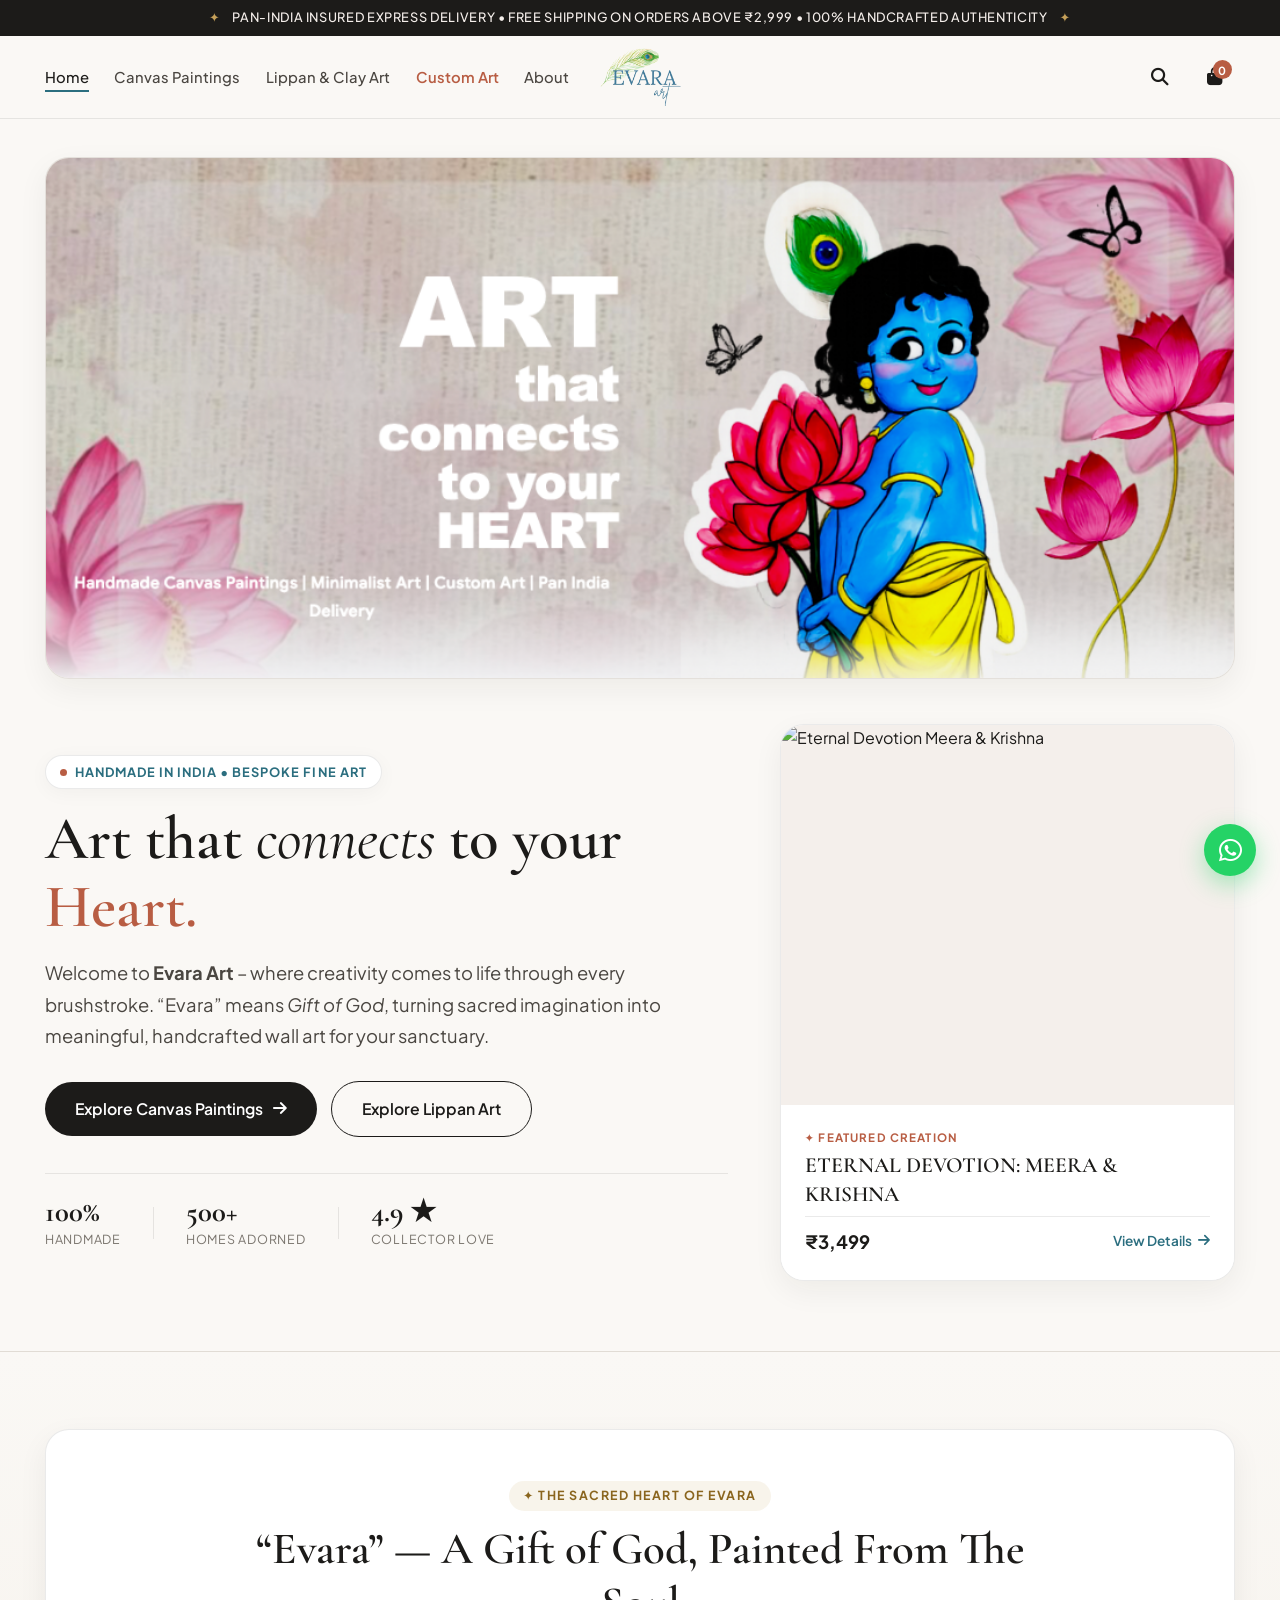
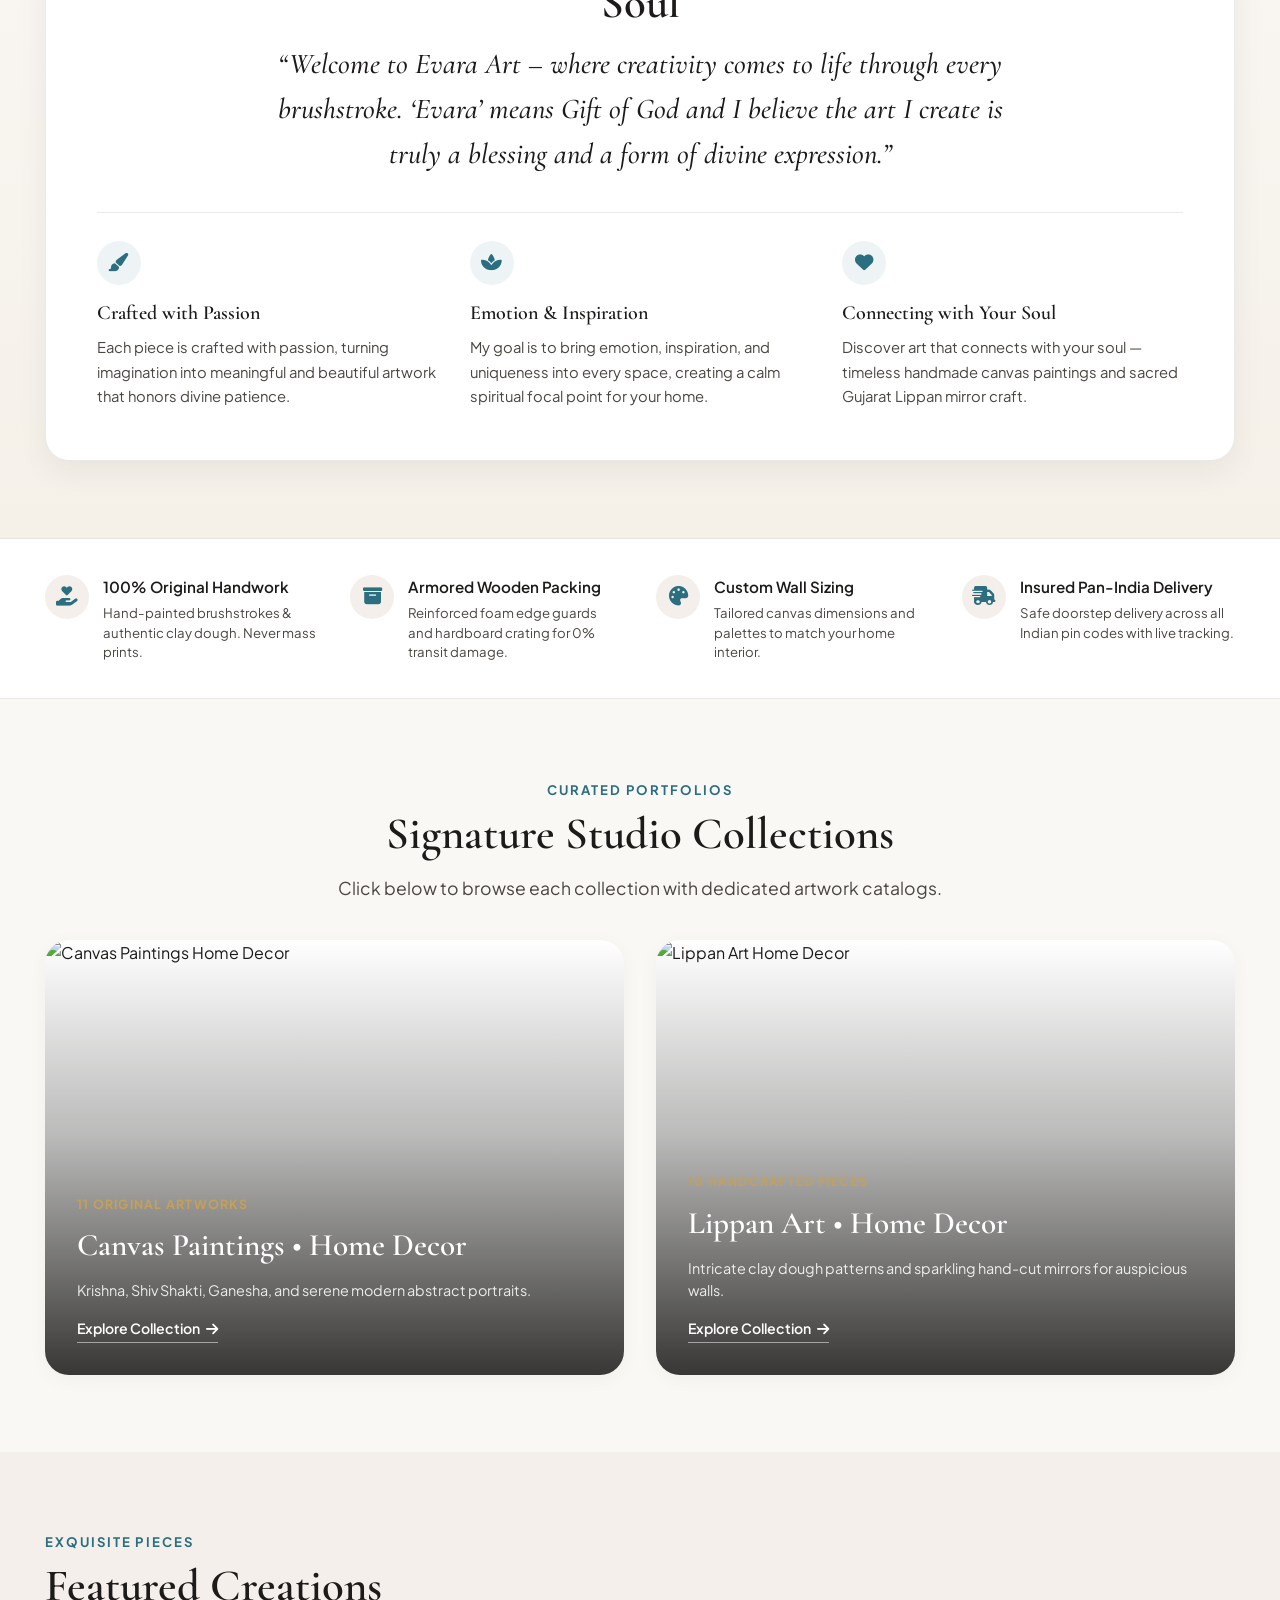
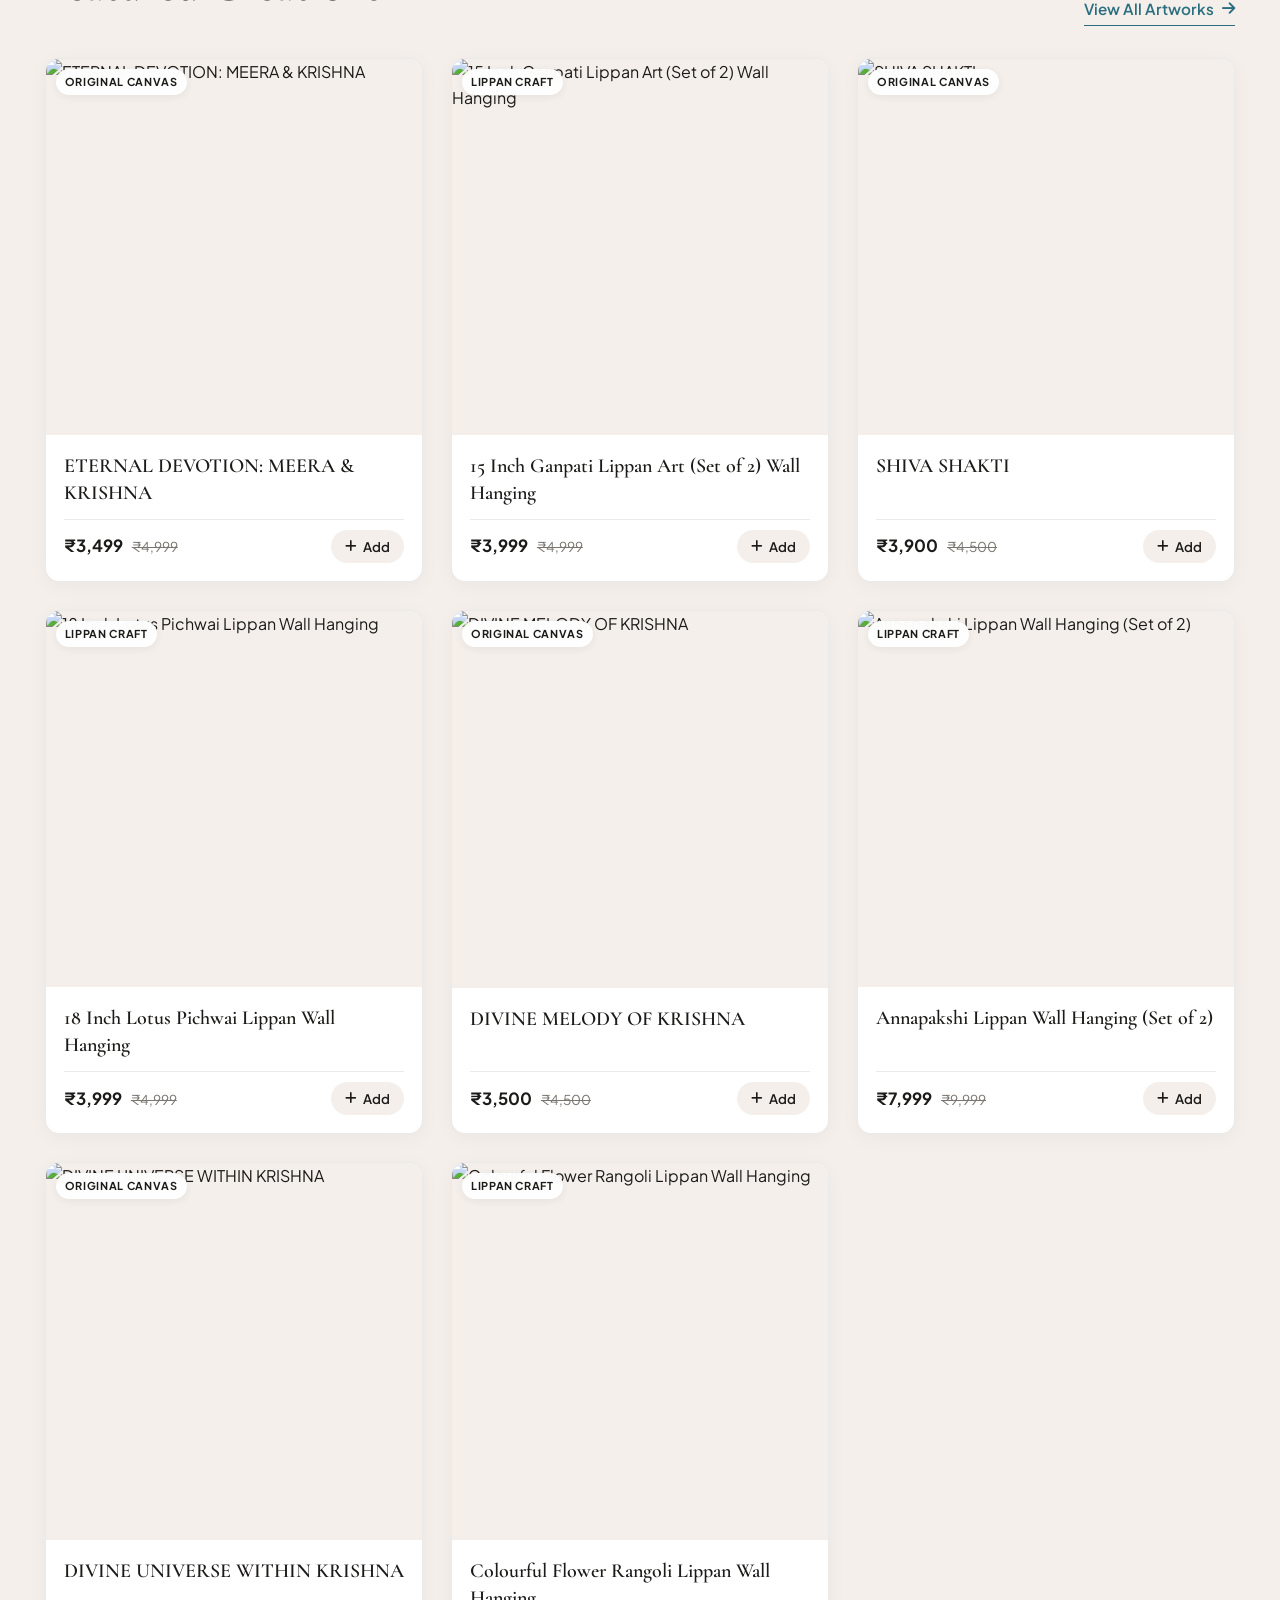
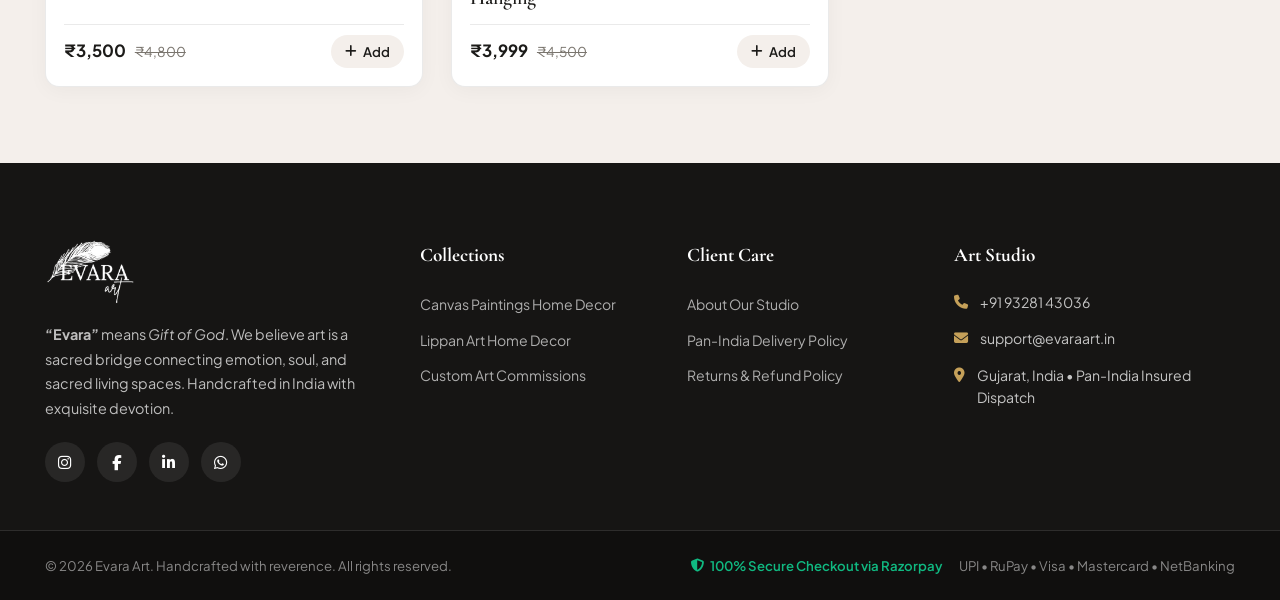
==== index.html @ ef5881bd "Initial commit: Evara Art live website, assets, and responsive WordPress theme v1.2.0" ====
<!DOCTYPE html>
<html lang="en">
<head>
	<meta charset="UTF-8">
	<meta name="viewport" content="width=device-width, initial-scale=1.0">
	<title>Evara Art | Handmade Canvas Paintings & Lippan Art Home Decor</title>
	
	<!-- Google Fonts -->
	<link rel="preconnect" href="https://fonts.googleapis.com">
	<link rel="preconnect" href="https://fonts.gstatic.com" crossorigin>
	<link href="https://fonts.googleapis.com/css2?family=Cormorant+Garamond:ital,wght@0,400;0,500;0,600;0,700;1,400&family=Plus+Jakarta+Sans:wght@300;400;500;600;700&display=swap" rel="stylesheet">
	
	<!-- FontAwesome Icons -->
	<link rel="stylesheet" href="https://cdnjs.cloudflare.com/ajax/libs/font-awesome/6.5.1/css/all.min.css">
	
	<!-- Core Theme Stylesheets -->
	

	



<style>

/* STRICT VIEW ISOLATION FOR SPA PREVIEW */
.view-page {
    display: none !important;
}
.view-page.active-view {
    display: block !important;
    animation: fadeIn 0.35s ease-out;
}

/* ==========================================================================
   Evara Art - Main Design System & Layout (Full-Width, Fluid & Responsive)
   Warm Editorial & Minimalist Art Gallery Theme
   ========================================================================== */

:root {
	/* Palette */
	--evara-bg: #FAF8F5;
	--evara-surface: #FFFFFF;
	--evara-surface-muted: #F4EFEB;
	--evara-sand: #EAE4DA;
	--evara-text-primary: #1C1B19;
	--evara-text-secondary: #4A4641;
	--evara-text-muted: #7A756E;
	--evara-terracotta: #B85D43;
	--evara-terracotta-dark: #964730;
	--evara-terracotta-light: rgba(184, 93, 67, 0.08);
	--evara-peacock: #2B6E7F;
	--evara-peacock-light: rgba(43, 110, 127, 0.08);
	--evara-gold: #C5A059;
	--evara-gold-light: rgba(197, 160, 89, 0.12);
	--evara-border: rgba(28, 27, 25, 0.09);
	--evara-border-focus: rgba(184, 93, 67, 0.4);
	
	/* Typography */
	--font-serif: 'Cormorant Garamond', Garamond, Georgia, serif;
	--font-sans: 'Plus Jakarta Sans', system-ui, -apple-system, BlinkMacSystemFont, 'Segoe UI', Roboto, sans-serif;
	
	/* Layout & Spacing (Expansive Full-Width) */
	--max-width: 1600px;
	--radius-xs: 4px;
	--radius-sm: 8px;
	--radius-md: 14px;
	--radius-lg: 24px;
	--radius-full: 9999px;
	
	/* Shadows */
	--shadow-subtle: 0 4px 20px rgba(28, 27, 25, 0.04);
	--shadow-card: 0 10px 30px rgba(28, 27, 25, 0.06);
	--shadow-floating: 0 20px 50px rgba(28, 27, 25, 0.12);
	
	/* Transitions */
	--transition-smooth: cubic-bezier(0.16, 1, 0.3, 1);
}

/* Base Reset */
*, *::before, *::after {
	box-sizing: border-box;
	margin: 0;
	padding: 0;
}

html {
	font-size: 16px;
	scroll-behavior: smooth;
	-webkit-font-smoothing: antialiased;
	-moz-osx-font-smoothing: grayscale;
}

body {
	font-family: var(--font-sans);
	background-color: var(--evara-bg);
	color: var(--evara-text-primary);
	line-height: 1.6;
	overflow-x: hidden;
	width: 100%;
}

img {
	max-width: 100%;
	height: auto;
	display: block;
}

a {
	color: inherit;
	text-decoration: none;
	transition: color 0.25s ease;
}

ul {
	list-style: none;
}

button, input, select, textarea {
	font-family: inherit;
	outline: none;
	border: none;
	background: none;
}

/* Expansive Full-Width Container */
.evara-container {
	width: 100%;
	max-width: var(--max-width);
	margin-left: auto;
	margin-right: auto;
	padding-left: clamp(16px, 3.5vw, 48px);
	padding-right: clamp(16px, 3.5vw, 48px);
}

/* Typography Helpers */
.italic-serif {
	font-family: var(--font-serif);
	font-style: italic;
	font-weight: 400;
}

.highlight-text {
	color: var(--evara-terracotta);
}

.sub-heading {
	display: inline-block;
	font-size: clamp(0.72rem, 1.8vw, 0.82rem);
	text-transform: uppercase;
	letter-spacing: 0.15em;
	font-weight: 700;
	color: var(--evara-peacock);
	margin-bottom: 8px;
}

.main-heading {
	font-family: var(--font-serif);
	font-size: clamp(1.85rem, 3.5vw, 3rem);
	font-weight: 600;
	line-height: 1.2;
	color: var(--evara-text-primary);
	margin-bottom: 12px;
}

.section-desc {
	font-size: clamp(0.95rem, 1.8vw, 1.1rem);
	color: var(--evara-text-secondary);
	max-width: 760px;
	margin: 0 auto;
	line-height: 1.7;
}

.text-center {
	text-align: center;
}

/* Button Primitives */
.evara-btn {
	display: inline-flex;
	align-items: center;
	justify-content: center;
	gap: 10px;
	padding: 12px 24px;
	border-radius: var(--radius-full);
	font-size: 0.925rem;
	font-weight: 600;
	cursor: pointer;
	min-height: 46px;
	transition: all 0.3s var(--transition-smooth);
	white-space: nowrap;
}

.btn-primary {
	background-color: var(--evara-text-primary);
	color: #FFFFFF;
}

.btn-primary:hover {
	background-color: var(--evara-terracotta);
	transform: translateY(-2px);
	box-shadow: 0 8px 20px rgba(184, 93, 67, 0.25);
}

.btn-outline {
	border: 1.5px solid var(--evara-text-primary);
	color: var(--evara-text-primary);
}

.btn-outline:hover {
	background-color: var(--evara-text-primary);
	color: #FFFFFF;
	transform: translateY(-2px);
}

.btn-lg {
	padding: 14px 30px;
	font-size: 0.985rem;
	min-height: 50px;
}

.btn-whatsapp {
	background-color: #25D366;
	color: #FFFFFF;
}

.btn-whatsapp:hover {
	background-color: #20BA5A;
}

.btn-whatsapp-lg {
	background-color: #25D366;
	color: #FFFFFF;
	padding: 14px 28px;
	border-radius: var(--radius-full);
	font-weight: 600;
	box-shadow: 0 4px 15px rgba(37, 211, 102, 0.3);
}

.btn-whatsapp-lg:hover {
	background-color: #1EB855;
	transform: translateY(-2px);
}

/* ==========================================================================
   Header: Full-Width & Centered Logo Across All Devices
   ========================================================================== */

.evara-announcement-bar {
	background-color: var(--evara-text-primary);
	color: #F5EFEB;
	font-size: clamp(0.7rem, 1.5vw, 0.8rem);
	padding: 9px 0;
	letter-spacing: 0.05em;
	text-transform: uppercase;
	font-weight: 500;
}

.announcement-content {
	display: flex;
	align-items: center;
	justify-content: center;
	gap: 12px;
	text-align: center;
	line-height: 1.4;
}

.announcement-sparkle {
	color: var(--evara-gold);
}

.announcement-text-desktop {
	display: inline-block;
}

.announcement-text-mobile {
	display: none;
}

.evara-header {
	position: sticky;
	top: 0;
	z-index: 1000;
	background-color: rgba(250, 248, 245, 0.96);
	backdrop-filter: blur(16px);
	-webkit-backdrop-filter: blur(16px);
	border-bottom: 1px solid var(--evara-border);
	transition: all 0.3s ease;
	width: 100%;
}

.evara-header.is-scrolled {
	box-shadow: 0 8px 24px rgba(0, 0, 0, 0.05);
	background-color: rgba(255, 255, 255, 0.98);
}

.header-inner {
	display: flex;
	align-items: center;
	justify-content: space-between;
	height: 82px;
	position: relative;
	width: 100%;
}

/* Left: Desktop Nav or Mobile Hamburger */
.header-left {
	display: flex;
	align-items: center;
	flex: 1;
	justify-content: flex-start;
	z-index: 2;
}

.evara-mobile-toggle {
	display: none;
	flex-direction: column;
	gap: 5px;
	cursor: pointer;
	padding: 10px;
	border-radius: var(--radius-sm);
	margin-left: -6px;
}

.evara-mobile-toggle:hover {
	background-color: var(--evara-surface-muted);
}

.toggle-line {
	width: 22px;
	height: 2px;
	background-color: var(--evara-text-primary);
	transition: transform 0.3s ease;
}

.evara-desktop-nav .nav-links {
	display: flex;
	align-items: center;
	gap: clamp(16px, 2vw, 32px);
}

.evara-desktop-nav .nav-links a {
	font-size: 0.925rem;
	font-weight: 500;
	color: var(--evara-text-secondary);
	position: relative;
	padding: 6px 0;
	white-space: nowrap;
}

.evara-desktop-nav .nav-links a:hover,
.evara-desktop-nav .nav-links a.active {
	color: var(--evara-text-primary);
}

.evara-desktop-nav .nav-links a::after {
	content: '';
	position: absolute;
	bottom: 0;
	left: 0;
	width: 0%;
	height: 2px;
	background-color: var(--evara-peacock);
	transition: width 0.3s var(--transition-smooth);
}

.evara-desktop-nav .nav-links a:hover::after,
.evara-desktop-nav .nav-links a.active::after {
	width: 100%;
}

.nav-highlight {
	color: var(--evara-terracotta) !important;
	font-weight: 600 !important;
}

/* Dead-Center Brand Logo (Desktop + Mobile) */
.evara-brand {
	position: absolute;
	left: 50%;
	top: 50%;
	transform: translate(-50%, -50%);
	display: flex;
	align-items: center;
	justify-content: center;
	z-index: 10;
	pointer-events: auto;
}

.brand-link {
	display: flex;
	align-items: center;
	justify-content: center;
}

.brand-logo-img {
	height: clamp(44px, 5.5vw, 60px);
	width: auto;
	object-fit: contain;
	transition: transform 0.25s ease;
}

.brand-link:hover .brand-logo-img {
	transform: scale(1.03);
}

/* Right: Actions */
.evara-header-actions {
	display: flex;
	align-items: center;
	flex: 1;
	justify-content: flex-end;
	gap: 12px;
	z-index: 2;
}

.action-btn {
	width: 42px;
	height: 42px;
	border-radius: var(--radius-full);
	display: flex;
	align-items: center;
	justify-content: center;
	font-size: 1.1rem;
	color: var(--evara-text-primary);
	cursor: pointer;
	transition: background-color 0.2s ease, transform 0.2s ease;
}

.action-btn:hover {
	background-color: var(--evara-surface-muted);
	transform: scale(1.05);
}

.cart-icon-wrap {
	position: relative;
	display: flex;
	align-items: center;
	justify-content: center;
}

.cart-count-badge {
	position: absolute;
	top: -8px;
	right: -10px;
	background-color: var(--evara-terracotta);
	color: #FFFFFF;
	font-size: 0.7rem;
	font-weight: 700;
	min-width: 19px;
	height: 19px;
	border-radius: var(--radius-full);
	display: flex;
	align-items: center;
	justify-content: center;
	padding: 0 4px;
}

/* ==========================================================================
   Hero Section: Full-Width & High-Impact
   ========================================================================== */

.evara-hero-section {
	position: relative;
	padding: clamp(20px, 3vw, 44px) 0 clamp(36px, 6vw, 70px);
	overflow: hidden;
	width: 100%;
}

.hero-banner-card {
	position: relative;
	width: 100%;
	border-radius: var(--radius-lg);
	overflow: hidden;
	background-color: #F8F4EE;
	box-shadow: var(--shadow-card);
	border: 1px solid var(--evara-border);
}

.hero-banner-img {
	width: 100%;
	height: auto;
	display: block;
	object-fit: cover;
	max-height: 540px;
}

.hero-editorial-wrap {
	display: grid;
	grid-template-columns: 1.2fr 0.8fr;
	gap: clamp(24px, 4vw, 54px);
	align-items: center;
	margin-top: clamp(24px, 3.5vw, 48px);
}

.hero-badge {
	display: inline-flex;
	align-items: center;
	gap: 8px;
	background-color: #FFFFFF;
	border: 1px solid var(--evara-border);
	padding: 6px 14px;
	border-radius: var(--radius-full);
	font-size: clamp(0.72rem, 1.5vw, 0.8rem);
	font-weight: 700;
	text-transform: uppercase;
	letter-spacing: 0.08em;
	color: var(--evara-peacock);
	margin-bottom: 16px;
	box-shadow: var(--shadow-subtle);
}

.badge-dot {
	width: 7px;
	height: 7px;
	border-radius: 50%;
	background-color: var(--evara-terracotta);
}

.hero-title {
	font-family: var(--font-serif);
	font-size: clamp(2.2rem, 4.8vw, 3.8rem);
	line-height: 1.12;
	font-weight: 600;
	color: var(--evara-text-primary);
	margin-bottom: 16px;
}

.hero-subtitle {
	font-size: clamp(1rem, 1.8vw, 1.15rem);
	color: var(--evara-text-secondary);
	line-height: 1.7;
	max-width: 620px;
	margin-bottom: 30px;
}

.hero-cta-group {
	display: flex;
	align-items: center;
	gap: 14px;
	flex-wrap: wrap;
	margin-bottom: 36px;
}

.hero-stats-row {
	display: flex;
	align-items: center;
	gap: clamp(16px, 3vw, 32px);
	padding-top: 22px;
	border-top: 1px solid var(--evara-border);
	flex-wrap: wrap;
}

.stat-item {
	display: flex;
	flex-direction: column;
}

.stat-number {
	font-family: var(--font-serif);
	font-size: clamp(1.4rem, 2.5vw, 1.8rem);
	font-weight: 700;
	color: var(--evara-text-primary);
	line-height: 1.1;
}

.stat-label {
	font-size: 0.78rem;
	color: var(--evara-text-muted);
	text-transform: uppercase;
	letter-spacing: 0.06em;
	margin-top: 3px;
}

.stat-divider {
	width: 1px;
	height: 32px;
	background-color: var(--evara-border);
}

.hero-art-showcase-card {
	background: #FFFFFF;
	border-radius: var(--radius-lg);
	overflow: hidden;
	box-shadow: var(--shadow-card);
	border: 1px solid var(--evara-border);
	transition: transform 0.4s var(--transition-smooth), box-shadow 0.4s var(--transition-smooth);
	cursor: pointer;
}

.showcase-card-link {
	display: block;
	color: inherit;
	text-decoration: none;
}

.hero-art-showcase-card:hover {
	transform: translateY(-5px);
	box-shadow: var(--shadow-floating);
}

.showcase-thumb-wrap {
	position: relative;
	width: 100%;
	height: clamp(260px, 32vw, 380px);
	overflow: hidden;
	background-color: var(--evara-surface-muted);
}

.showcase-thumb-img {
	width: 100%;
	height: 100%;
	object-fit: cover;
	transition: transform 0.6s var(--transition-smooth);
}

.hero-art-showcase-card:hover .showcase-thumb-img {
	transform: scale(1.05);
}

.showcase-info-box {
	padding: clamp(16px, 2.5vw, 24px);
	background: #FFFFFF;
}

.showcase-tag {
	font-size: 0.72rem;
	font-weight: 700;
	text-transform: uppercase;
	letter-spacing: 0.1em;
	color: var(--evara-terracotta);
	display: block;
	margin-bottom: 4px;
}

.showcase-title {
	font-family: var(--font-serif);
	font-size: clamp(1.15rem, 1.8vw, 1.35rem);
	font-weight: 600;
	color: var(--evara-text-primary);
	line-height: 1.3;
	margin-bottom: 8px;
}

.showcase-price-row {
	display: flex;
	align-items: center;
	justify-content: space-between;
	padding-top: 10px;
	border-top: 1px solid var(--evara-border);
}

.showcase-price {
	font-weight: 700;
	font-size: 1.15rem;
	color: var(--evara-text-primary);
}

.showcase-cta {
	display: inline-flex;
	align-items: center;
	gap: 6px;
	font-size: 0.85rem;
	font-weight: 600;
	color: var(--evara-peacock);
}

/* ==========================================================================
   Artist Divine Philosophy Section
   ========================================================================== */

.evara-philosophy-section {
	padding: clamp(40px, 6vw, 80px) 0;
	background: linear-gradient(180deg, var(--evara-bg) 0%, #F5F0E8 100%);
	border-top: 1px solid var(--evara-border);
	border-bottom: 1px solid var(--evara-border);
	width: 100%;
}

.philosophy-card {
	background: #FFFFFF;
	border-radius: var(--radius-lg);
	padding: clamp(24px, 4vw, 54px);
	box-shadow: var(--shadow-card);
	border: 1px solid var(--evara-border);
	position: relative;
	overflow: hidden;
}

.philosophy-decor-feather {
	position: absolute;
	top: -20px;
	right: -20px;
	width: 180px;
	opacity: 0.08;
	pointer-events: none;
}

.philosophy-header {
	text-align: center;
	max-width: 780px;
	margin: 0 auto clamp(20px, 3.5vw, 36px);
}

.philosophy-badge {
	display: inline-flex;
	align-items: center;
	gap: 8px;
	background-color: var(--evara-gold-light);
	color: #8A651E;
	padding: 5px 14px;
	border-radius: var(--radius-full);
	font-size: 0.78rem;
	font-weight: 700;
	text-transform: uppercase;
	letter-spacing: 0.12em;
	margin-bottom: 12px;
}

.philosophy-quote-lead {
	font-family: var(--font-serif);
	font-size: clamp(1.2rem, 2.3vw, 1.8rem);
	line-height: 1.55;
	font-weight: 500;
	color: var(--evara-text-primary);
	font-style: italic;
	margin-bottom: 20px;
}

.philosophy-grid {
	display: grid;
	grid-template-columns: repeat(3, 1fr);
	gap: clamp(18px, 2.8vw, 32px);
	margin-top: 28px;
	padding-top: 28px;
	border-top: 1px solid var(--evara-border);
}

.philosophy-col {
	display: flex;
	flex-direction: column;
	gap: 6px;
}

.col-icon {
	width: 44px;
	height: 44px;
	border-radius: 50%;
	background-color: var(--evara-peacock-light);
	color: var(--evara-peacock);
	display: flex;
	align-items: center;
	justify-content: center;
	font-size: 1.15rem;
	margin-bottom: 6px;
}

.col-title {
	font-family: var(--font-serif);
	font-size: 1.25rem;
	font-weight: 600;
	color: var(--evara-text-primary);
}

.philosophy-desc {
	font-size: 0.925rem;
	color: var(--evara-text-secondary) !important;
	line-height: 1.65;
	display: block !important;
}

/* ==========================================================================
   Trust Strip
   ========================================================================== */

.evara-trust-strip {
	background-color: #FFFFFF;
	border-bottom: 1px solid var(--evara-border);
	padding: clamp(20px, 3.5vw, 36px) 0;
	width: 100%;
}

.trust-grid {
	display: grid;
	grid-template-columns: repeat(4, 1fr);
	gap: clamp(16px, 2.5vw, 32px);
}

.trust-item {
	display: flex;
	align-items: flex-start;
	gap: 14px;
}

.trust-icon {
	width: 44px;
	height: 44px;
	border-radius: var(--radius-full);
	background-color: var(--evara-surface-muted);
	color: var(--evara-peacock);
	display: flex;
	align-items: center;
	justify-content: center;
	font-size: 1.2rem;
	flex-shrink: 0;
}

.trust-text h4 {
	font-size: 0.95rem;
	font-weight: 600;
	color: var(--evara-text-primary);
	margin-bottom: 4px;
}

.trust-text p {
	font-size: 0.825rem;
	color: var(--evara-text-secondary);
	line-height: 1.5;
}

/* ==========================================================================
   Curated Collections Grid
   ========================================================================== */

.evara-collections-section {
	padding: clamp(40px, 6vw, 80px) 0;
	width: 100%;
}

.collections-grid {
	display: grid;
	grid-template-columns: 1fr 1fr;
	gap: clamp(18px, 2.5vw, 32px);
	margin-top: 36px;
}

.collection-card {
	position: relative;
	border-radius: var(--radius-lg);
	overflow: hidden;
	background-color: #FFFFFF;
	box-shadow: var(--shadow-subtle);
	height: clamp(320px, 34vw, 440px);
}

.collection-link {
	display: block;
	width: 100%;
	height: 100%;
	position: relative;
}

.collection-img-wrap {
	width: 100%;
	height: 100%;
	position: relative;
}

.collection-img-wrap img {
	width: 100%;
	height: 100%;
	object-fit: cover;
	transition: transform 0.8s var(--transition-smooth);
}

.collection-card:hover .collection-img-wrap img {
	transform: scale(1.06);
}

.collection-overlay {
	position: absolute;
	inset: 0;
	background: linear-gradient(to top, rgba(28, 27, 25, 0.88) 0%, rgba(28, 27, 25, 0.3) 55%, transparent 100%);
}

.collection-info {
	position: absolute;
	bottom: 0;
	left: 0;
	right: 0;
	padding: clamp(20px, 3vw, 32px);
	color: #FFFFFF;
	z-index: 2;
}

.col-count {
	font-size: 0.78rem;
	text-transform: uppercase;
	letter-spacing: 0.1em;
	color: var(--evara-gold);
	font-weight: 700;
}

.collection-card .col-title {
	font-family: var(--font-serif);
	font-size: clamp(1.4rem, 2.5vw, 1.95rem);
	font-weight: 600;
	margin: 6px 0 8px;
	color: #FFFFFF;
}

.collection-card .col-desc {
	font-size: 0.9rem;
	color: rgba(255, 255, 255, 0.88);
	line-height: 1.55;
	margin-bottom: 14px;
	display: -webkit-box;
	-webkit-line-clamp: 2;
	-webkit-box-orient: vertical;
	overflow: hidden;
}

.col-action {
	display: inline-flex;
	align-items: center;
	gap: 6px;
	font-size: 0.88rem;
	font-weight: 600;
	color: #FFFFFF;
	border-bottom: 1.5px solid rgba(255, 255, 255, 0.5);
	padding-bottom: 2px;
	transition: gap 0.25s ease;
}

.collection-card:hover .col-action {
	gap: 12px;
	border-color: #FFFFFF;
}

/* ==========================================================================
   Full-Width Artworks Grid (Responsive for all display widths)
   ========================================================================== */

.evara-artworks-section {
	padding: clamp(40px, 6vw, 80px) 0;
	background-color: var(--evara-surface-muted);
	width: 100%;
}

.artworks-header-flex {
	display: flex;
	align-items: flex-end;
	justify-content: space-between;
	margin-bottom: 32px;
	gap: 16px;
	flex-wrap: wrap;
}

.view-all-link {
	display: inline-flex;
	align-items: center;
	gap: 8px;
	font-size: 0.95rem;
	font-weight: 600;
	color: var(--evara-peacock);
	border-bottom: 1.5px solid var(--evara-peacock);
	padding-bottom: 4px;
	transition: gap 0.25s ease;
}

.view-all-link:hover {
	gap: 12px;
}

/* Full Width Fluid Grid */
.artworks-grid {
	display: grid;
	grid-template-columns: repeat(auto-fill, minmax(280px, 1fr));
	gap: clamp(18px, 2.5vw, 28px);
	width: 100%;
}

.artwork-card {
	background-color: #FFFFFF;
	border-radius: var(--radius-md);
	overflow: hidden;
	box-shadow: var(--shadow-subtle);
	border: 1px solid var(--evara-border);
	transition: transform 0.35s var(--transition-smooth), box-shadow 0.35s var(--transition-smooth);
	display: flex;
	flex-direction: column;
	position: relative;
}

.artwork-card:hover {
	transform: translateY(-5px);
	box-shadow: var(--shadow-card);
}

.art-thumbnail-wrap {
	position: relative;
	aspect-ratio: 1 / 1;
	overflow: hidden;
	background-color: var(--evara-surface-muted);
	cursor: pointer;
}

.art-img-primary {
	width: 100%;
	height: 100%;
	object-fit: cover;
	transition: transform 0.6s var(--transition-smooth);
}

.artwork-card:hover .art-img-primary {
	transform: scale(1.05);
}

.art-badge {
	position: absolute;
	top: 10px;
	left: 10px;
	background: rgba(255, 255, 255, 0.94);
	backdrop-filter: blur(8px);
	font-size: 0.68rem;
	font-weight: 700;
	text-transform: uppercase;
	letter-spacing: 0.06em;
	padding: 4px 9px;
	border-radius: var(--radius-full);
	color: var(--evara-text-primary);
	box-shadow: 0 2px 8px rgba(0,0,0,0.06);
	z-index: 2;
}

.art-quick-actions {
	position: absolute;
	bottom: 10px;
	left: 10px;
	right: 10px;
	opacity: 0;
	transform: translateY(8px);
	transition: all 0.3s var(--transition-smooth);
	z-index: 2;
}

.artwork-card:hover .art-quick-actions {
	opacity: 1;
	transform: translateY(0);
}

.quick-view-btn {
	display: flex;
	align-items: center;
	justify-content: center;
	gap: 6px;
	background: rgba(28, 27, 25, 0.9);
	color: #FFFFFF;
	font-size: 0.8rem;
	font-weight: 600;
	padding: 8px;
	border-radius: var(--radius-sm);
	backdrop-filter: blur(8px);
}

.quick-view-btn:hover {
	background: var(--evara-text-primary);
}

.art-card-details {
	padding: clamp(14px, 2vw, 18px);
	display: flex;
	flex-direction: column;
	flex-grow: 1;
	justify-content: space-between;
}

.art-title {
	font-family: var(--font-serif);
	font-size: clamp(1.08rem, 1.6vw, 1.25rem);
	font-weight: 600;
	line-height: 1.35;
	color: var(--evara-text-primary);
	margin-bottom: 12px;
	display: -webkit-box;
	-webkit-line-clamp: 2;
	-webkit-box-orient: vertical;
	overflow: hidden;
	cursor: pointer;
}

.art-title:hover {
	color: var(--evara-peacock);
}

.art-price-row {
	display: flex;
	align-items: center;
	justify-content: space-between;
	padding-top: 10px;
	border-top: 1px solid var(--evara-border);
}

.price-val {
	font-size: 1.05rem;
	font-weight: 700;
	color: var(--evara-text-primary);
}

.add-to-bag-btn {
	display: inline-flex;
	align-items: center;
	gap: 6px;
	background-color: var(--evara-surface-muted);
	color: var(--evara-text-primary);
	font-size: 0.825rem;
	font-weight: 600;
	padding: 8px 14px;
	border-radius: var(--radius-full);
	cursor: pointer;
	transition: all 0.25s ease;
}

.add-to-bag-btn:hover {
	background-color: var(--evara-terracotta);
	color: #FFFFFF;
}

/* ==========================================================================
   Footer: Full-Width & Expansive Layout
   ========================================================================== */

.evara-footer {
	background-color: #161514;
	color: #ECE8E3;
	padding-top: clamp(48px, 6vw, 80px);
	width: 100%;
}

.footer-content-grid {
	display: grid;
	grid-template-columns: 1.5fr 1fr 1fr 1.3fr;
	gap: clamp(28px, 4vw, 56px);
	padding-bottom: 48px;
	border-bottom: 1px solid rgba(255, 255, 255, 0.1);
	width: 100%;
}

.footer-logo {
	height: clamp(46px, 5.5vw, 64px);
	filter: brightness(0) invert(1);
	margin-bottom: 18px;
}

.brand-bio {
	font-size: 0.9rem;
	color: rgba(255, 255, 255, 0.72);
	line-height: 1.7;
	margin-bottom: 22px;
}

.social-links {
	display: flex;
	align-items: center;
	gap: 12px;
}

.social-links a {
	width: 40px;
	height: 40px;
	border-radius: 50%;
	background: rgba(255, 255, 255, 0.08);
	display: flex;
	align-items: center;
	justify-content: center;
	color: #FFFFFF;
	font-size: 0.95rem;
	transition: all 0.25s ease;
}

.social-links a:hover {
	background: var(--evara-terracotta);
	transform: translateY(-2px);
}

.footer-heading {
	font-family: var(--font-serif);
	font-size: 1.2rem;
	color: #FFFFFF;
	margin-bottom: 20px;
}

.footer-links li {
	margin-bottom: 10px;
}

.footer-links a {
	font-size: 0.88rem;
	color: rgba(255, 255, 255, 0.65);
	transition: color 0.2s ease;
}

.footer-links a:hover {
	color: #FFFFFF;
}

.contact-details li {
	display: flex;
	align-items: flex-start;
	gap: 12px;
	font-size: 0.88rem;
	color: rgba(255, 255, 255, 0.75);
	margin-bottom: 14px;
}

.contact-details li i {
	color: var(--evara-gold);
	margin-top: 4px;
}

.footer-bottom {
	padding: 24px 0;
	background-color: #100F0E;
	font-size: 0.825rem;
	color: rgba(255, 255, 255, 0.5);
	width: 100%;
}

.footer-bottom-flex {
	display: flex;
	align-items: center;
	justify-content: space-between;
	flex-wrap: wrap;
	gap: 16px;
	width: 100%;
}

.payment-badges {
	display: flex;
	align-items: center;
	gap: 16px;
	flex-wrap: wrap;
}

.payment-pill {
	color: #10B981;
	font-weight: 600;
	display: flex;
	align-items: center;
	gap: 6px;
}

/* Floating WhatsApp */
.evara-floating-whatsapp {
	position: fixed;
	bottom: 24px;
	right: 24px;
	z-index: 999;
	width: 52px;
	height: 52px;
	background-color: #25D366;
	color: #FFFFFF;
	border-radius: 50%;
	display: flex;
	align-items: center;
	justify-content: center;
	font-size: 1.65rem;
	box-shadow: 0 8px 24px rgba(37, 211, 102, 0.4);
	transition: all 0.3s cubic-bezier(0.175, 0.885, 0.32, 1.275);
}

.evara-floating-whatsapp:hover {
	transform: scale(1.1) rotate(6deg);
	background-color: #1EB855;
}

.whatsapp-tooltip {
	position: absolute;
	right: 64px;
	background: rgba(28, 27, 25, 0.92);
	color: #FFFFFF;
	padding: 6px 14px;
	border-radius: var(--radius-full);
	font-size: 0.8rem;
	font-weight: 600;
	white-space: nowrap;
	opacity: 0;
	pointer-events: none;
	transition: opacity 0.25s ease, transform 0.25s ease;
	transform: translateX(6px);
}

.evara-floating-whatsapp:hover .whatsapp-tooltip {
	opacity: 1;
	transform: translateX(0);
}

/* ==========================================================================
   Drawers, Modals & Cart Overlays (Strictly Hidden by Default)
   ========================================================================== */

/* Toast Message Notification */
.evara-toast {
	position: fixed;
	bottom: 30px;
	left: 50%;
	transform: translateX(-50%) translateY(100px);
	background: #1C1B19;
	color: #FFFFFF;
	padding: 12px 24px;
	border-radius: var(--radius-full);
	display: flex;
	align-items: center;
	gap: 10px;
	font-size: 0.9rem;
	font-weight: 500;
	box-shadow: 0 10px 30px rgba(0, 0, 0, 0.25);
	z-index: 10000;
	opacity: 0;
	pointer-events: none;
	transition: all 0.3s cubic-bezier(0.16, 1, 0.3, 1);
}

.evara-toast.show {
	transform: translateX(-50%) translateY(0);
	opacity: 1;
	pointer-events: auto;
}

/* View Page Routing (Strict Isolation: Only the active view displays!) */
.view-page {
	display: none !important;
}

.view-page.active-view {
	display: block !important;
	animation: fadeIn 0.35s ease;
}

/* Cart Drawer */
.evara-cart-drawer-wrapper {
	position: fixed !important;
	inset: 0 !important;
	z-index: 9999 !important;
	display: none !important;
}

.evara-cart-drawer-wrapper.is-open {
	display: block !important;
}

.cart-drawer-overlay {
	position: absolute;
	inset: 0;
	background: rgba(0, 0, 0, 0.55);
	backdrop-filter: blur(6px);
	-webkit-backdrop-filter: blur(6px);
}

.cart-drawer-panel {
	position: absolute;
	top: 0;
	right: 0;
	bottom: 0;
	width: 100%;
	max-width: 440px;
	background: #FFFFFF;
	box-shadow: -10px 0 40px rgba(0, 0, 0, 0.2);
	display: flex;
	flex-direction: column;
	z-index: 10;
	animation: slideLeft 0.35s cubic-bezier(0.16, 1, 0.3, 1);
}

@keyframes slideLeft {
	from {
		transform: translateX(100%);
	}
	to {
		transform: translateX(0);
	}
}

.drawer-header {
	display: flex;
	align-items: center;
	justify-content: space-between;
	padding: 18px 22px;
	border-bottom: 1px solid var(--evara-border);
}

.header-title-wrap {
	display: flex;
	align-items: baseline;
	gap: 8px;
}

.drawer-title {
	font-family: var(--font-serif);
	font-size: 1.4rem;
	font-weight: 600;
	color: var(--evara-text-primary);
}

.drawer-count {
	font-size: 0.9rem;
	color: var(--evara-text-muted);
}

.drawer-close-btn {
	width: 36px;
	height: 36px;
	border-radius: 50%;
	display: flex;
	align-items: center;
	justify-content: center;
	cursor: pointer;
	color: var(--evara-text-secondary);
	font-size: 1.15rem;
	transition: background-color 0.2s ease;
}

.drawer-close-btn:hover {
	background-color: var(--evara-surface-muted);
	color: var(--evara-text-primary);
}

.shipping-threshold-banner {
	background-color: var(--evara-surface-muted);
	padding: 12px 22px;
	border-bottom: 1px solid var(--evara-border);
}

.threshold-msg {
	font-size: 0.8rem;
	color: var(--evara-text-secondary);
	margin-bottom: 6px;
}

.threshold-msg.success {
	color: #059669;
	font-weight: 600;
}

.threshold-progress-bar {
	width: 100%;
	height: 6px;
	background-color: var(--evara-sand);
	border-radius: var(--radius-full);
	overflow: hidden;
}

.threshold-progress-fill {
	height: 100%;
	background: linear-gradient(90deg, var(--evara-peacock), var(--evara-terracotta));
	border-radius: var(--radius-full);
	transition: width 0.4s ease;
}

.evara-cart-drawer-items {
	flex-grow: 1;
	overflow-y: auto;
	padding: 18px 22px;
}

.cart-items-list {
	display: flex;
	flex-direction: column;
	gap: 16px;
}

.cart-item-row {
	display: flex;
	gap: 14px;
	padding-bottom: 14px;
	border-bottom: 1px solid var(--evara-border);
	align-items: center;
}

.item-thumb {
	width: 68px;
	height: 68px;
	border-radius: var(--radius-sm);
	overflow: hidden;
	flex-shrink: 0;
	background: var(--evara-surface-muted);
}

.item-thumb img {
	width: 100%;
	height: 100%;
	object-fit: cover;
}

.item-details {
	flex-grow: 1;
}

.item-title {
	font-family: var(--font-serif);
	font-size: 1.05rem;
	font-weight: 600;
	line-height: 1.3;
	margin-bottom: 4px;
	color: var(--evara-text-primary);
}

.item-price {
	font-weight: 700;
	color: var(--evara-text-primary);
	font-size: 0.95rem;
	margin-bottom: 6px;
}

.item-qty-row {
	display: flex;
	align-items: center;
	justify-content: space-between;
}

.qty-pill {
	font-size: 0.78rem;
	color: var(--evara-text-muted);
	background: var(--evara-surface-muted);
	padding: 2px 8px;
	border-radius: var(--radius-full);
}

.remove-cart-item {
	font-size: 0.8rem;
	color: #DC2626;
	cursor: pointer;
}

.empty-cart-state {
	text-align: center;
	padding: 40px 16px;
}

.empty-icon-wrap {
	width: 56px;
	height: 56px;
	border-radius: 50%;
	background: var(--evara-surface-muted);
	color: var(--evara-peacock);
	display: flex;
	align-items: center;
	justify-content: center;
	font-size: 1.4rem;
	margin: 0 auto 14px;
}

.empty-cart-state h4 {
	font-family: var(--font-serif);
	font-size: 1.3rem;
	margin-bottom: 6px;
}

.empty-cart-state p {
	font-size: 0.85rem;
	color: var(--evara-text-secondary);
	margin-bottom: 18px;
}

.drawer-footer {
	padding: 18px 22px;
	border-top: 1px solid var(--evara-border);
	background: #FFFFFF;
}

.subtotal-row {
	display: flex;
	align-items: center;
	justify-content: space-between;
	font-size: 1.1rem;
	font-weight: 700;
	margin-bottom: 4px;
}

.shipping-calc-note {
	font-size: 0.75rem;
	color: var(--evara-text-muted);
	margin-bottom: 14px;
}

.drawer-actions {
	display: flex;
	flex-direction: column;
	gap: 10px;
}

.btn-checkout {
	width: 100%;
	padding: 14px;
	font-size: 0.95rem;
}

/* Mobile Off-Canvas Drawer */
.evara-mobile-drawer {
	position: fixed !important;
	inset: 0 !important;
	z-index: 9999 !important;
	display: none !important;
}

.evara-mobile-drawer.is-open {
	display: block !important;
}

.mobile-drawer-overlay {
	position: absolute;
	inset: 0;
	background: rgba(0, 0, 0, 0.55);
	backdrop-filter: blur(6px);
	-webkit-backdrop-filter: blur(6px);
}

.mobile-drawer-panel {
	position: absolute;
	top: 0;
	left: 0;
	bottom: 0;
	width: 85%;
	max-width: 320px;
	background: #FFFFFF;
	display: flex;
	flex-direction: column;
	padding: 24px;
	z-index: 10;
	animation: slideRight 0.35s cubic-bezier(0.16, 1, 0.3, 1);
}

@keyframes slideRight {
	from {
		transform: translateX(-100%);
	}
	to {
		transform: translateX(0);
	}
}

.mobile-nav-list {
	display: flex;
	flex-direction: column;
	gap: 16px;
	margin-top: 24px;
	flex-grow: 1;
}

.mobile-nav-list a {
	font-size: 1.05rem;
	font-weight: 500;
	color: var(--evara-text-primary);
	display: block;
	padding: 4px 0;
}

.mobile-nav-list .highlight-link {
	color: var(--evara-terracotta);
	font-weight: 600;
}

.mobile-drawer-footer {
	padding-top: 18px;
	border-top: 1px solid var(--evara-border);
}

.contact-prompt {
	font-size: 0.85rem;
	color: var(--evara-text-secondary);
	margin-bottom: 12px;
}

/* Search Modal */
.evara-search-modal {
	position: fixed !important;
	inset: 0 !important;
	z-index: 9999 !important;
	display: none !important;
	align-items: flex-start;
	justify-content: center;
	padding-top: clamp(60px, 12vw, 100px);
}

.evara-search-modal.is-open {
	display: flex !important;
}

.search-modal-backdrop {
	position: absolute;
	inset: 0;
	background: rgba(0, 0, 0, 0.55);
	backdrop-filter: blur(6px);
	-webkit-backdrop-filter: blur(6px);
}

.search-modal-content {
	position: relative;
	width: 90%;
	max-width: 600px;
	background: #FFFFFF;
	border-radius: var(--radius-lg);
	padding: clamp(24px, 4vw, 32px);
	box-shadow: var(--shadow-floating);
	z-index: 10;
	animation: popDown 0.3s cubic-bezier(0.16, 1, 0.3, 1);
}

@keyframes popDown {
	from {
		opacity: 0;
		transform: translateY(-20px);
	}
	to {
		opacity: 1;
		transform: translateY(0);
	}
}

.search-close-btn {
	position: absolute;
	top: 16px;
	right: 16px;
	font-size: 1.25rem;
	color: var(--evara-text-muted);
	cursor: pointer;
}

.search-input-wrap {
	display: flex;
	align-items: center;
	border: 2px solid var(--evara-border);
	border-radius: var(--radius-full);
	padding: 8px 18px;
	margin-top: 10px;
	transition: border-color 0.25s ease;
}

.search-input-wrap:focus-within {
	border-color: var(--evara-peacock);
}

.search-field {
	flex-grow: 1;
	padding: 8px 12px;
	font-size: 1rem;
}

.search-submit {
	background: var(--evara-text-primary);
	color: #FFFFFF;
	padding: 8px 18px;
	border-radius: var(--radius-full);
	font-weight: 600;
	font-size: 0.875rem;
	cursor: pointer;
}

/* ==========================================================================
   Responsive Breakpoints & Mobile-First Luxury Refinements
   ========================================================================== */

/* Tablet & Smaller Laptops (<= 1024px) */
@media (max-width: 1024px) {
	.evara-desktop-nav {
		display: none;
	}
	.evara-mobile-toggle {
		display: flex;
	}
	.hero-editorial-wrap {
		grid-template-columns: 1fr;
		gap: 36px;
	}
	.trust-grid {
		grid-template-columns: repeat(2, 1fr);
		gap: 16px;
	}
	.collections-grid {
		grid-template-columns: 1fr;
		gap: 20px;
	}
	.collection-card {
		height: 300px;
	}
	.philosophy-grid {
		grid-template-columns: repeat(3, 1fr);
		gap: 20px;
	}
	.artworks-grid {
		grid-template-columns: repeat(3, 1fr);
		gap: 18px;
	}
	.footer-content-grid {
		grid-template-columns: repeat(2, 1fr);
		gap: 32px;
	}
}

/* Tablets Portrait & Large Handsets (<= 768px) */
@media (max-width: 768px) {
	.header-inner {
		height: 64px;
	}
	.brand-logo-img {
		height: 38px;
		max-width: 150px;
	}
	.hero-banner-card {
		border-radius: var(--radius-md);
		aspect-ratio: 16 / 9;
		max-height: 320px;
	}
	.hero-banner-img {
		height: 100%;
		object-fit: cover;
		object-position: center 30%;
	}
	.philosophy-decor-feather {
		display: none !important;
	}
	.philosophy-card {
		padding: 28px 20px;
	}
	.philosophy-grid {
		grid-template-columns: 1fr;
		gap: 16px;
	}
	.philosophy-col {
		display: grid !important;
		grid-template-columns: 40px 1fr !important;
		column-gap: 14px !important;
		row-gap: 4px !important;
		text-align: left !important;
	}
	.philosophy-col .col-icon {
		grid-row: 1 / span 2 !important;
		width: 40px !important;
		height: 40px !important;
		min-width: 40px !important;
		font-size: 1rem !important;
		margin-bottom: 0 !important;
	}
	.philosophy-col .col-title {
		grid-column: 2 !important;
		font-size: 1.1rem !important;
		margin-bottom: 0 !important;
	}
	.philosophy-desc {
		grid-column: 2 !important;
		font-size: 0.88rem !important;
		line-height: 1.5 !important;
	}
	.collections-grid {
		grid-template-columns: 1fr;
		gap: 18px;
	}
	.collection-card {
		height: 260px;
		border-radius: var(--radius-md);
	}
	.artworks-grid {
		grid-template-columns: repeat(2, 1fr);
		gap: 14px;
	}
}

/* Mobile Devices & Phones (<= 640px) */
@media (max-width: 640px) {
	/* Announcement Ribbon: Single Sleek Line */
	.evara-announcement-bar {
		padding: 7px 0;
	}
	.announcement-text-desktop {
		display: none !important;
	}
	.announcement-text-mobile {
		display: inline-block !important;
		font-size: 0.72rem;
		letter-spacing: 0.05em;
		font-weight: 600;
	}
	.announcement-content {
		gap: 8px;
	}

	/* Sticky Header */
	.header-inner {
		height: 58px;
	}
	.brand-logo-img {
		height: 34px;
		max-width: 130px;
	}
	.evara-mobile-toggle {
		padding: 8px;
	}
	.toggle-line {
		width: 20px;
	}
	.evara-header-actions {
		gap: 6px;
	}
	.action-btn {
		width: 38px;
		height: 38px;
		font-size: 1rem;
	}
	.cart-count-badge {
		min-width: 17px;
		height: 17px;
		font-size: 0.65rem;
		top: -6px;
		right: -8px;
	}

	/* Hero Section */
	.evara-hero-section {
		padding: 14px 0 32px;
	}
	.hero-banner-card {
		border-radius: var(--radius-md);
		aspect-ratio: 16 / 9;
		max-height: 220px;
		margin-bottom: 4px;
	}
	.hero-banner-img {
		width: 100%;
		height: 100%;
		object-fit: cover;
		object-position: center 30%;
	}
	.hero-editorial-wrap {
		margin-top: 18px;
		gap: 20px;
	}
	.hero-badge {
		font-size: 0.68rem;
		padding: 4px 10px;
		margin-bottom: 10px;
		gap: 6px;
	}
	.hero-title {
		font-size: clamp(1.85rem, 7.2vw, 2.35rem);
		line-height: 1.15;
		margin-bottom: 10px;
	}
	.hero-subtitle {
		font-size: 0.92rem;
		line-height: 1.6;
		margin-bottom: 20px;
	}

	/* CTA Buttons: Full-width, Touch-friendly */
	.hero-cta-group {
		flex-direction: column;
		width: 100%;
		gap: 10px;
		margin-bottom: 22px;
	}
	.hero-cta-group .evara-btn {
		width: 100%;
		justify-content: center;
		height: 48px;
		font-size: 0.92rem;
		border-radius: var(--radius-full);
	}

	/* Stats: 3 Balanced Equal Columns */
	.hero-stats-row {
		display: grid !important;
		grid-template-columns: repeat(3, 1fr) !important;
		gap: 0 !important;
		padding-top: 16px !important;
		border-top: 1px solid var(--evara-border);
		text-align: center;
		width: 100%;
	}
	.stat-item {
		display: flex;
		flex-direction: column;
		align-items: center;
		justify-content: center;
		position: relative;
		padding: 0 4px;
	}
	.stat-divider {
		display: none !important;
	}
	.stat-item:not(:last-child)::after {
		content: "";
		position: absolute;
		right: 0;
		top: 15%;
		height: 70%;
		width: 1px;
		background-color: var(--evara-border);
	}
	.stat-number {
		font-size: 1.25rem !important;
		font-weight: 700;
		line-height: 1.15;
	}
	.stat-label {
		font-size: 0.64rem !important;
		letter-spacing: 0.04em !important;
		margin-top: 3px;
	}

	/* Featured Creation Showcase: Sleek Compact Editorial Spotlight */
	.hero-art-showcase-card {
		margin-top: 8px;
		border-radius: var(--radius-md);
		border: 1px solid var(--evara-border);
		box-shadow: var(--shadow-subtle);
		background: #FFFFFF;
		overflow: hidden;
	}
	.showcase-card-link {
		display: flex !important;
		flex-direction: row;
		align-items: center;
		padding: 10px;
		gap: 12px;
		text-decoration: none;
	}
	.showcase-thumb-wrap {
		width: 82px !important;
		height: 82px !important;
		min-width: 82px !important;
		border-radius: var(--radius-sm);
		overflow: hidden;
		background: var(--evara-surface-muted);
	}
	.showcase-thumb-img {
		width: 100%;
		height: 100%;
		object-fit: cover;
	}
	.showcase-info-box {
		padding: 0 !important;
		flex: 1;
		min-width: 0;
	}
	.showcase-tag {
		font-size: 0.65rem;
		font-weight: 700;
		letter-spacing: 0.08em;
		color: var(--evara-terracotta);
		display: block;
		margin-bottom: 2px;
	}
	.showcase-title {
		font-family: var(--font-serif);
		font-size: 0.88rem;
		font-weight: 600;
		color: var(--evara-text-primary);
		line-height: 1.25;
		margin-bottom: 4px;
		white-space: nowrap;
		overflow: hidden;
		text-overflow: ellipsis;
	}
	.showcase-price-row {
		display: flex;
		align-items: center;
		justify-content: space-between;
		padding-top: 2px;
		border-top: none;
	}
	.showcase-price {
		font-size: 0.95rem;
		font-weight: 700;
		color: var(--evara-text-primary);
	}
	.showcase-cta {
		font-size: 0.78rem;
		font-weight: 600;
		color: var(--evara-peacock);
		display: inline-flex;
		align-items: center;
		gap: 4px;
	}

	/* Artist Philosophy Section */
	.evara-philosophy-section {
		padding: 30px 0;
	}
	.philosophy-card {
		padding: 22px 14px;
		border-radius: var(--radius-md);
	}
	.philosophy-decor-feather {
		display: none !important;
	}
	.philosophy-badge {
		font-size: 0.68rem;
		padding: 4px 10px;
		margin-bottom: 8px;
	}
	.philosophy-card .main-heading {
		font-size: clamp(1.35rem, 5.5vw, 1.55rem);
		line-height: 1.22;
		margin-bottom: 12px;
	}
	.philosophy-quote-lead {
		font-size: 0.95rem;
		line-height: 1.6;
		margin-bottom: 16px;
		padding: 0 4px;
	}
	.philosophy-grid {
		display: flex;
		flex-direction: column;
		gap: 12px;
		margin-top: 16px;
		padding-top: 16px;
		border-top: 1px solid var(--evara-border);
	}
	.philosophy-col {
		display: grid !important;
		grid-template-columns: 36px 1fr !important;
		column-gap: 12px !important;
		row-gap: 3px !important;
		text-align: left !important;
	}
	.philosophy-col .col-icon {
		grid-row: 1 / span 2 !important;
		width: 36px !important;
		height: 36px !important;
		min-width: 36px !important;
		font-size: 0.95rem !important;
		margin-bottom: 0 !important;
	}
	.philosophy-col .col-title {
		grid-column: 2 !important;
		font-size: 1.05rem !important;
		margin-bottom: 0 !important;
		line-height: 1.25 !important;
	}
	.philosophy-desc {
		grid-column: 2 !important;
		font-size: 0.82rem !important;
		line-height: 1.45 !important;
	}

	/* Trust Strip: 2x2 Clean Balanced Tiles */
	.evara-trust-strip {
		padding: 18px 0;
	}
	.trust-grid {
		display: grid !important;
		grid-template-columns: repeat(2, 1fr) !important;
		gap: 10px !important;
	}
	.trust-item {
		padding: 12px 10px;
		background: #FFFFFF;
		border: 1px solid var(--evara-border);
		border-radius: var(--radius-sm);
		display: flex;
		flex-direction: column;
		align-items: flex-start;
		gap: 4px;
	}
	.trust-icon {
		width: 32px;
		height: 32px;
		min-width: 32px;
		font-size: 0.9rem;
		margin-bottom: 2px;
	}
	.trust-text h4 {
		font-size: 0.82rem;
		font-weight: 700;
		line-height: 1.25;
		margin-bottom: 2px;
	}
	.trust-text p {
		font-size: 0.72rem;
		line-height: 1.35;
		color: var(--evara-text-muted);
	}

	/* Curated Collections: Full-Width Cinematic Banners */
	.evara-collections-section {
		padding: 32px 0;
	}
	.collections-grid {
		display: flex !important;
		flex-direction: column !important;
		gap: 14px !important;
		margin-top: 18px !important;
	}
	.collection-card {
		width: 100% !important;
		height: 240px !important;
		border-radius: var(--radius-md) !important;
		overflow: hidden;
		box-shadow: var(--shadow-card);
	}
	.collection-overlay {
		background: linear-gradient(to top, rgba(16, 14, 12, 0.94) 0%, rgba(16, 14, 12, 0.45) 55%, rgba(0,0,0,0.1) 100%) !important;
	}
	.collection-info {
		padding: 16px 14px !important;
	}
	.col-count {
		font-size: 0.68rem !important;
		letter-spacing: 0.08em !important;
	}
	.collection-card .col-title {
		font-size: 1.3rem !important;
		margin: 3px 0 5px !important;
		line-height: 1.2 !important;
	}
	.collection-card .col-desc {
		font-size: 0.8rem !important;
		line-height: 1.35 !important;
		margin-bottom: 8px !important;
		-webkit-line-clamp: 2 !important;
	}
	.col-action {
		font-size: 0.8rem !important;
	}

	/* Masterpiece Artworks Grid: 2-Column Luxury Mobile Layout */
	.evara-artworks-section {
		padding: 32px 0;
	}
	.artworks-header-flex {
		margin-bottom: 16px;
	}
	.artworks-grid {
		display: grid !important;
		grid-template-columns: repeat(2, 1fr) !important;
		gap: 10px !important;
		margin-top: 14px !important;
	}
	.artwork-card {
		border-radius: var(--radius-sm);
		overflow: hidden;
		border: 1px solid var(--evara-border);
		background: #FFFFFF;
		box-shadow: var(--shadow-subtle);
		display: flex;
		flex-direction: column;
	}
	.art-thumbnail-wrap {
		aspect-ratio: 1 / 1;
		width: 100%;
		overflow: hidden;
		position: relative;
		background: var(--evara-surface-muted);
	}
	.art-img-primary {
		width: 100%;
		height: 100%;
		object-fit: cover;
	}
	.art-badge {
		top: 6px;
		left: 6px;
		font-size: 0.62rem;
		padding: 2px 7px;
		font-weight: 700;
	}
	.art-quick-actions {
		display: none !important;
	}
	.art-card-details {
		padding: 8px 8px 10px !important;
		display: flex;
		flex-direction: column;
		flex-grow: 1;
		justify-content: space-between;
	}
	.art-title {
		font-size: 0.85rem !important;
		font-weight: 600;
		line-height: 1.25 !important;
		min-height: 2.1em;
		margin-bottom: 6px !important;
		display: -webkit-box;
		-webkit-line-clamp: 2;
		-webkit-box-orient: vertical;
		overflow: hidden;
	}
	.art-title a {
		color: var(--evara-text-primary);
	}
	.art-price-row {
		display: flex;
		align-items: center;
		justify-content: space-between;
		gap: 4px;
		padding-top: 6px !important;
		border-top: 1px solid var(--evara-border);
	}
	.price-val {
		font-size: 0.92rem !important;
		font-weight: 700;
	}
	.add-to-bag-btn {
		padding: 5px 10px !important;
		font-size: 0.72rem !important;
		border-radius: var(--radius-full) !important;
		background: var(--evara-terracotta) !important;
		color: #FFFFFF !important;
		display: inline-flex;
		align-items: center;
		gap: 4px;
		font-weight: 600;
		border: none;
	}

	/* Footer */
	.evara-footer {
		padding-top: 36px;
		padding-bottom: calc(20px + env(safe-area-inset-bottom, 0px));
	}
	.footer-content-grid {
		display: grid !important;
		grid-template-columns: 1fr !important;
		gap: 24px !important;
	}
	.footer-col {
		text-align: center;
	}
	.brand-col .footer-brand-link {
		display: inline-block;
	}
	.brand-col .social-links {
		justify-content: center;
	}
	.contact-details {
		display: inline-block;
		text-align: left;
	}
	.footer-bottom-flex {
		flex-direction: column;
		text-align: center;
		gap: 12px;
	}

	/* WhatsApp Floating Button with iOS Safe Area */
	.evara-floating-whatsapp {
		bottom: calc(16px + env(safe-area-inset-bottom, 0px)) !important;
		right: 14px !important;
		width: 46px !important;
		height: 46px !important;
		font-size: 1.4rem !important;
		box-shadow: 0 4px 16px rgba(37, 211, 102, 0.4) !important;
	}
	.whatsapp-tooltip {
		display: none !important;
	}
}

/* Extra Compact Mobile Devices (<= 360px, e.g. iPhone SE 1st Gen) */
@media (max-width: 360px) {
	.hero-title {
		font-size: 1.65rem !important;
	}
	.hero-subtitle {
		font-size: 0.86rem !important;
	}
	.stat-number {
		font-size: 1.1rem !important;
	}
	.stat-label {
		font-size: 0.58rem !important;
	}
	.trust-grid {
		grid-template-columns: 1fr !important;
	}
	.artworks-grid {
		gap: 8px !important;
	}
	.art-card-details {
		padding: 6px 6px 8px !important;
	}
	.art-title {
		font-size: 0.8rem !important;
	}
	.price-val {
		font-size: 0.85rem !important;
	}
	.add-to-bag-btn {
		padding: 4px 8px !important;
		font-size: 0.68rem !important;
	}
}


/* ==========================================================================
   Evara Art - Animations & Micro-interactions
   ========================================================================== */

@keyframes fadeIn {
	from {
		opacity: 0;
	}
	to {
		opacity: 1;
	}
}

@keyframes fadeInUp {
	from {
		opacity: 0;
		transform: translateY(24px);
	}
	to {
		opacity: 1;
		transform: translateY(0);
	}
}

@keyframes pulseSubtle {
	0%, 100% {
		transform: scale(1);
	}
	50% {
		transform: scale(1.04);
	}
}

@keyframes shimmer {
	0% {
		background-position: -200% 0;
	}
	100% {
		background-position: 200% 0;
	}
}

/* Scroll reveal utility */
.reveal-on-scroll {
	opacity: 0;
	transform: translateY(30px);
	transition: opacity 0.8s cubic-bezier(0.16, 1, 0.3, 1), transform 0.8s cubic-bezier(0.16, 1, 0.3, 1);
}

.reveal-on-scroll.is-revealed {
	opacity: 1;
	transform: translateY(0);
}

/* Badge dot gentle breathing animation */
.badge-dot {
	animation: pulseSubtle 2.5s infinite ease-in-out;
}

/* Magnetic subtle hover for art images */
.hero-art-img,
.collection-img-wrap img,
.art-img-primary {
	will-change: transform;
}

/* Button ripple / active feedback */
.evara-btn:active {
	transform: scale(0.97) !important;
}

/* Shimmer placeholder loading state */
.skeleton-loader {
	background: linear-gradient(90deg, #F3EFEA 25%, #FAF8F5 50%, #F3EFEA 75%);
	background-size: 200% 100%;
	animation: shimmer 1.8s infinite;
}


/* ==========================================================================
   Evara Art - WooCommerce Styling
   ========================================================================== */

/* Shop & Product Archive Header */
.evara-shop-hero {
	background-color: var(--evara-surface-muted);
	padding: 50px 0 40px;
	border-bottom: 1px solid var(--evara-border);
	margin-bottom: 40px;
}

.shop-page-title {
	font-family: var(--font-serif);
	font-size: clamp(2rem, 3.5vw, 2.75rem);
	font-weight: 600;
	color: var(--evara-text-primary);
	margin-bottom: 8px;
}

.evara-breadcrumbs {
	font-size: 0.85rem;
	color: var(--evara-text-muted);
}

.evara-breadcrumbs a {
	color: var(--evara-text-secondary);
}

.evara-breadcrumbs a:hover {
	color: var(--evara-terracotta);
}

.evara-shop-container {
	padding-bottom: 90px;
}

/* WooCommerce Result Count & Ordering */
.woocommerce .woocommerce-result-count {
	font-size: 0.9rem;
	color: var(--evara-text-secondary);
	margin-bottom: 24px;
}

.woocommerce .woocommerce-ordering {
	margin-bottom: 24px;
}

.woocommerce .woocommerce-ordering select {
	padding: 8px 16px;
	border: 1px solid var(--evara-border);
	border-radius: var(--radius-full);
	background: #FFFFFF;
	font-size: 0.875rem;
	color: var(--evara-text-primary);
}

/* Products Grid */
.woocommerce ul.products {
	display: grid !important;
	grid-template-columns: repeat(auto-fill, minmax(260px, 1fr)) !important;
	gap: 28px !important;
	margin: 0 0 40px !important;
	padding: 0 !important;
}

.woocommerce ul.products::before,
.woocommerce ul.products::after {
	display: none !important;
}

.woocommerce ul.products li.product {
	width: 100% !important;
	margin: 0 !important;
	background: #FFFFFF;
	border-radius: var(--radius-md);
	overflow: hidden;
	box-shadow: var(--shadow-subtle);
	transition: transform 0.3s ease, box-shadow 0.3s ease;
	display: flex;
	flex-direction: column;
	justify-content: space-between;
	padding-bottom: 16px;
}

.woocommerce ul.products li.product:hover {
	transform: translateY(-4px);
	box-shadow: var(--shadow-card);
}

.woocommerce ul.products li.product .woocommerce-loop-product__link {
	display: block;
}

.woocommerce ul.products li.product img {
	width: 100% !important;
	aspect-ratio: 1 / 1 !important;
	object-fit: cover !important;
	margin: 0 0 14px 0 !important;
	transition: transform 0.6s var(--transition-smooth);
}

.woocommerce ul.products li.product:hover img {
	transform: scale(1.05);
}

.woocommerce ul.products li.product .woocommerce-loop-product__title {
	font-family: var(--font-serif) !important;
	font-size: 1.15rem !important;
	font-weight: 600 !important;
	padding: 0 16px !important;
	margin: 0 0 8px 0 !important;
	color: var(--evara-text-primary) !important;
}

.woocommerce ul.products li.product .price {
	font-size: 1.05rem !important;
	font-weight: 700 !important;
	color: var(--evara-text-primary) !important;
	padding: 0 16px !important;
	margin-bottom: 14px !important;
}

.woocommerce ul.products li.product .button {
	margin: 0 16px !important;
	background-color: var(--evara-text-primary) !important;
	color: #FFFFFF !important;
	border-radius: var(--radius-full) !important;
	padding: 10px 18px !important;
	font-size: 0.85rem !important;
	font-weight: 600 !important;
	text-align: center;
	transition: background-color 0.25s ease !important;
}

.woocommerce ul.products li.product .button:hover {
	background-color: var(--evara-terracotta) !important;
}

/* Single Product Detail Page */
.woocommerce div.product {
	padding: 40px 0 80px;
}

.woocommerce div.product div.images {
	border-radius: var(--radius-lg);
	overflow: hidden;
	box-shadow: var(--shadow-card);
}

.woocommerce div.product .product_title {
	font-family: var(--font-serif);
	font-size: clamp(2.2rem, 3.5vw, 3rem);
	font-weight: 600;
	color: var(--evara-text-primary);
	line-height: 1.2;
	margin-bottom: 12px;
}

.woocommerce div.product p.price {
	font-size: 1.75rem;
	font-weight: 700;
	color: var(--evara-terracotta);
	margin-bottom: 24px;
}

.woocommerce div.product form.cart {
	margin: 28px 0;
	display: flex;
	align-items: center;
	gap: 16px;
}

.woocommerce div.product form.cart .quantity input.qty {
	border: 1px solid var(--evara-border);
	border-radius: var(--radius-full);
	padding: 12px;
	width: 70px;
	text-align: center;
	font-weight: 600;
}

.woocommerce div.product form.cart .single_add_to_cart_button {
	background-color: var(--evara-text-primary);
	color: #FFFFFF;
	padding: 14px 36px;
	border-radius: var(--radius-full);
	font-size: 1rem;
	font-weight: 600;
	transition: all 0.3s ease;
}

.woocommerce div.product form.cart .single_add_to_cart_button:hover {
	background-color: var(--evara-terracotta);
	transform: translateY(-2px);
	box-shadow: 0 8px 20px rgba(184, 93, 67, 0.25);
}

/* Modern Checkout & Forms */
.woocommerce form .form-row input.input-text,
.woocommerce form .form-row select,
.woocommerce form .form-row textarea {
	border: 1px solid var(--evara-border);
	border-radius: var(--radius-sm);
	padding: 12px 14px;
	background: #FFFFFF;
	font-size: 0.95rem;
	transition: border-color 0.2s ease;
}

.woocommerce form .form-row input.input-text:focus,
.woocommerce form .form-row select:focus,
.woocommerce form .form-row textarea:focus {
	border-color: var(--evara-terracotta);
}

#payment {
	background: var(--evara-surface-muted) !important;
	border-radius: var(--radius-md) !important;
	border: 1px solid var(--evara-border) !important;
	padding: 24px !important;
}

#payment ul.payment_methods {
	border-bottom: 1px solid var(--evara-border) !important;
	padding-bottom: 16px !important;
}

#place_order {
	background-color: var(--evara-terracotta) !important;
	color: #FFFFFF !important;
	padding: 16px 36px !important;
	border-radius: var(--radius-full) !important;
	font-size: 1.05rem !important;
	font-weight: 700 !important;
	transition: background-color 0.25s ease !important;
}

#place_order:hover {
	background-color: var(--evara-terracotta-dark) !important;
}

</style>
</head>
<body>

	<!-- Top Announcement Ribbon -->
	<aside class="evara-announcement-bar">
		<div class="evara-container">
			<div class="announcement-content">
				<span class="announcement-sparkle">✦</span>
				<span class="announcement-text-desktop">Pan-India Insured Express Delivery &bull; Free Shipping on Orders Above &#8377;2,999 &bull; 100% Handcrafted Authenticity</span>
				<span class="announcement-text-mobile">Pan-India Delivery &bull; Free Shipping Over &#8377;2,999</span>
				<span class="announcement-sparkle">✦</span>
			</div>
		</div>
	</aside>

	<!-- Main Sticky Header -->
	<header id="site-header" class="evara-header">
		<div class="evara-container header-inner">
			
			<!-- Left: Mobile Toggle or Desktop Nav -->
			<div class="header-left">
				<button class="evara-mobile-toggle" id="evara-menu-open" aria-label="Open Navigation Menu">
					<span class="toggle-line"></span>
					<span class="toggle-line"></span>
					<span class="toggle-line"></span>
				</button>

				<nav class="evara-desktop-nav" aria-label="Primary Menu">
					<ul class="nav-links">
						<li><a href="#home" class="nav-route" data-route="home">Home</a></li>
						<li><a href="#canvas-paintings" class="nav-route" data-route="canvas-paintings">Canvas Paintings</a></li>
						<li><a href="#lippan-art" class="nav-route" data-route="lippan-art">Lippan &amp; Clay Art</a></li>
						<li><a href="#custom-art" class="nav-route nav-highlight" data-route="custom-art">Custom Art</a></li>
						<li><a href="#contact" class="nav-route" data-route="contact">About</a></li>
					</ul>
				</nav>
			</div>

			<!-- Center: Centered Brand Logo on Both Desktop & Mobile -->
			<div class="evara-brand">
				<a href="#home" class="brand-link nav-route" data-route="home">
					<img src="images/evara-logo.png" alt="Evara Art Logo" class="brand-logo-img">
				</a>
			</div>

			<!-- Right: Action Icons (Search, Bag) -->
			<div class="evara-header-actions">
				<button class="action-btn" id="evara-search-trigger" aria-label="Search Artworks">
					<i class="fa-solid fa-magnifying-glass"></i>
				</button>
				<button class="action-btn cart-trigger" id="evara-cart-open" aria-label="View Cart">
					<span class="cart-icon-wrap">
						<i class="fa-solid fa-bag-shopping"></i>
						<span class="cart-count-badge" id="evara-cart-badge">0</span>
					</span>
				</button>
			</div>

		</div>
	</header>

	<!-- Mobile Navigation Drawer -->
	<div class="evara-mobile-drawer" id="evara-mobile-menu" aria-hidden="true">
		<div class="mobile-drawer-overlay" id="evara-menu-close-overlay"></div>
		<div class="mobile-drawer-panel">
			<div class="drawer-header">
				<span class="drawer-title">Navigation</span>
				<button class="drawer-close-btn" id="evara-menu-close" aria-label="Close Navigation Menu">
					<i class="fa-solid fa-xmark"></i>
				</button>
			</div>
			<ul class="mobile-nav-list">
				<li><a href="#home" class="nav-route" data-route="home">Home</a></li>
				<li><a href="#canvas-paintings" class="nav-route" data-route="canvas-paintings">Canvas Paintings Home Decor</a></li>
				<li><a href="#lippan-art" class="nav-route" data-route="lippan-art">Lippan Art Home Decor</a></li>
				<li><a href="#custom-art" class="nav-route highlight-link" data-route="custom-art">✦ Request Custom Commission</a></li>
				<li><a href="#contact" class="nav-route" data-route="contact">About &amp; Studio Contact</a></li>
			</ul>
			<div class="mobile-drawer-footer">
				<p class="contact-prompt">Direct Studio Inquiries:</p>
				<a href="https://wa.me/919328143036" target="_blank" class="evara-btn btn-whatsapp">
					<i class="fa-brands fa-whatsapp"></i> Chat on WhatsApp
				</a>
			</div>
		</div>
	</div>

	<!-- Instant Search Modal -->
	<div class="evara-search-modal" id="evara-search-modal" aria-hidden="true">
		<div class="search-modal-backdrop" id="evara-search-close-backdrop"></div>
		<div class="search-modal-content">
			<button class="search-close-btn" id="evara-search-close" aria-label="Close search">
				<i class="fa-solid fa-xmark"></i>
			</button>
			<form class="evara-search-form" onsubmit="event.preventDefault();">
				<div class="search-input-wrap">
					<i class="fa-solid fa-magnifying-glass search-icon"></i>
					<input type="search" id="evara-search-input" class="search-field" placeholder="Search paintings, Krishna, Ganpati, Lippan..." autocomplete="off" />
				</div>
			</form>
			<div id="search-live-results" style="margin-top: 20px; max-height: 320px; overflow-y: auto;"></div>
		</div>
	</div>

	<!-- =========================================================================
	     VIEW 1: HOME PAGE
	     ========================================================================= -->
	<div id="view-home" class="view-page active-view">
		
		<!-- Hero Section with Authentic Krishna & Lotus Artwork Banner -->
		<section class="evara-hero-section">
			<div class="evara-container">
				
				<!-- Authentic Visual Banner -->
				<div class="hero-banner-card">
					<img src="images/hero-banner-krishna.png" 
					     alt="Art that connects to your heart - Evara Art" 
					     class="hero-banner-img">
				</div>

				<!-- Fluid Editorial Intro (Never overlaps or hides text) -->
				<div class="hero-editorial-wrap">
					<div class="hero-text-content">
						<div class="hero-badge">
							<span class="badge-dot"></span>
							<span>Handmade in India &bull; Bespoke Fine Art</span>
						</div>
						
						<h1 class="hero-title">
							Art that <span class="italic-serif">connects</span> to your <span class="highlight-text">Heart.</span>
						</h1>
						
						<p class="hero-subtitle">
							Welcome to <strong>Evara Art</strong> – where creativity comes to life through every brushstroke. “Evara” means <em>Gift of God</em>, turning sacred imagination into meaningful, handcrafted wall art for your sanctuary.
						</p>
						
						<div class="hero-cta-group">
							<a href="#canvas-paintings" class="evara-btn btn-primary btn-lg nav-route" data-route="canvas-paintings">
								<span>Explore Canvas Paintings</span>
								<i class="fa-solid fa-arrow-right"></i>
							</a>
							<a href="#lippan-art" class="evara-btn btn-outline btn-lg nav-route" data-route="lippan-art">
								<span>Explore Lippan Art</span>
							</a>
						</div>

						<div class="hero-stats-row">
							<div class="stat-item">
								<span class="stat-number">100%</span>
								<span class="stat-label">Handmade</span>
							</div>
							<div class="stat-divider"></div>
							<div class="stat-item">
								<span class="stat-number">500+</span>
								<span class="stat-label">Homes Adorned</span>
							</div>
							<div class="stat-divider"></div>
							<div class="stat-item">
								<span class="stat-number">4.9 ★</span>
								<span class="stat-label">Collector Love</span>
							</div>
						</div>
					</div>

					<!-- Featured Showcase Card (Clear margins, zero overlapping bugs) -->
					<div class="hero-art-showcase-card" onclick="navigateToProduct('eternal-devotion-meera-krishna')">
						<div class="showcase-card-link">
							<div class="showcase-thumb-wrap">
								<img src="https://evaraart.in/wp-content/uploads/2026/04/12-500x500.jpg" alt="Eternal Devotion Meera & Krishna" class="showcase-thumb-img">
							</div>
							<div class="showcase-info-box">
								<span class="showcase-tag">✦ Featured Creation</span>
								<h3 class="showcase-title">ETERNAL DEVOTION: MEERA &amp; KRISHNA</h3>
								<div class="showcase-price-row">
									<span class="showcase-price">&#8377;3,499</span>
									<span class="showcase-cta">View Details <i class="fa-solid fa-arrow-right"></i></span>
								</div>
							</div>
						</div>
					</div>
				</div>

			</div>
		</section>

		<!-- Artist Divine Philosophy Section (Enhanced with User's Exact Words) -->
		<section class="evara-philosophy-section">
			<div class="evara-container">
				<div class="philosophy-card">
					<div class="philosophy-header">
						<span class="philosophy-badge">✦ The Sacred Heart of Evara</span>
						<h2 class="main-heading">“Evara” — A Gift of God, Painted From The Soul</h2>
						<p class="philosophy-quote-lead">
							&ldquo;Welcome to Evara Art – where creativity comes to life through every brushstroke. &lsquo;Evara&rsquo; means Gift of God and I believe the art I create is truly a blessing and a form of divine expression.&rdquo;
						</p>
					</div>

					<div class="philosophy-grid">
						<div class="philosophy-col">
							<div class="col-icon"><i class="fa-solid fa-paintbrush"></i></div>
							<h3 class="col-title">Crafted with Passion</h3>
							<p class="philosophy-desc">Each piece is crafted with passion, turning imagination into meaningful and beautiful artwork that honors divine patience.</p>
						</div>
						<div class="philosophy-col">
							<div class="col-icon"><i class="fa-solid fa-spa"></i></div>
							<h3 class="col-title">Emotion &amp; Inspiration</h3>
							<p class="philosophy-desc">My goal is to bring emotion, inspiration, and uniqueness into every space, creating a calm spiritual focal point for your home.</p>
						</div>
						<div class="philosophy-col">
							<div class="col-icon"><i class="fa-solid fa-heart"></i></div>
							<h3 class="col-title">Connecting with Your Soul</h3>
							<p class="philosophy-desc">Discover art that connects with your soul — timeless handmade canvas paintings and sacred Gujarat Lippan mirror craft.</p>
						</div>
					</div>
				</div>
			</div>
		</section>

		<!-- Trust Strip -->
		<section class="evara-trust-strip">
			<div class="evara-container trust-grid">
				<div class="trust-item">
					<div class="trust-icon"><i class="fa-solid fa-hand-holding-heart"></i></div>
					<div class="trust-text">
						<h4>100% Original Handwork</h4>
						<p>Hand-painted brushstrokes &amp; authentic clay dough. Never mass prints.</p>
					</div>
				</div>
				<div class="trust-item">
					<div class="trust-icon"><i class="fa-solid fa-box-archive"></i></div>
					<div class="trust-text">
						<h4>Armored Wooden Packing</h4>
						<p>Reinforced foam edge guards and hardboard crating for 0% transit damage.</p>
					</div>
				</div>
				<div class="trust-item">
					<div class="trust-icon"><i class="fa-solid fa-palette"></i></div>
					<div class="trust-text">
						<h4>Custom Wall Sizing</h4>
						<p>Tailored canvas dimensions and palettes to match your home interior.</p>
					</div>
				</div>
				<div class="trust-item">
					<div class="trust-icon"><i class="fa-solid fa-truck-fast"></i></div>
					<div class="trust-text">
						<h4>Insured Pan-India Delivery</h4>
						<p>Safe doorstep delivery across all Indian pin codes with live tracking.</p>
					</div>
				</div>
			</div>
		</section>

		<!-- Curated Collections Spotlight -->
		<section class="evara-collections-section">
			<div class="evara-container">
				<div class="section-header text-center">
					<span class="sub-heading">Curated Portfolios</span>
					<h2 class="main-heading">Signature Studio Collections</h2>
					<p class="section-desc">Click below to browse each collection with dedicated artwork catalogs.</p>
				</div>

				<div class="collections-grid">
					
					<!-- Collection 1: Canvas Paintings -->
					<div class="collection-card">
						<a href="#canvas-paintings" class="collection-link nav-route" data-route="canvas-paintings">
							<div class="collection-img-wrap">
								<img src="https://evaraart.in/wp-content/uploads/2026/04/10-500x500.jpg" alt="Canvas Paintings Home Decor">
								<div class="collection-overlay"></div>
							</div>
							<div class="collection-info">
								<span class="col-count">11 Original Artworks</span>
								<h3 class="col-title">Canvas Paintings &bull; Home Decor</h3>
								<p class="col-desc">Krishna, Shiv Shakti, Ganesha, and serene modern abstract portraits.</p>
								<span class="col-action">Explore Collection <i class="fa-solid fa-arrow-right"></i></span>
							</div>
						</a>
					</div>

					<!-- Collection 2: Lippan Art -->
					<div class="collection-card">
						<a href="#lippan-art" class="collection-link nav-route" data-route="lippan-art">
							<div class="collection-img-wrap">
								<img src="https://evaraart.in/wp-content/uploads/2026/06/Annapakshi-Lippan-Wall-Hanging-Set-of-2-01-500x500.jpg" alt="Lippan Art Home Decor">
								<div class="collection-overlay"></div>
							</div>
							<div class="collection-info">
								<span class="col-count">10 Handcrafted Pieces</span>
								<h3 class="col-title">Lippan Art &bull; Home Decor</h3>
								<p class="col-desc">Intricate clay dough patterns and sparkling hand-cut mirrors for auspicious walls.</p>
								<span class="col-action">Explore Collection <i class="fa-solid fa-arrow-right"></i></span>
							</div>
						</a>
					</div>

				</div>
			</div>
		</section>

		<!-- Home Featured Artworks Preview -->
		<section class="evara-artworks-section">
			<div class="evara-container">
				<div class="artworks-header-flex">
					<div>
						<span class="sub-heading">Exquisite Pieces</span>
						<h2 class="main-heading">Featured Creations</h2>
					</div>
					<a href="#canvas-paintings" class="view-all-link nav-route" data-route="canvas-paintings">
						<span>View All Artworks</span>
						<i class="fa-solid fa-arrow-right"></i>
					</a>
				</div>

				<div class="artworks-grid" id="home-featured-grid">
					<!-- Injected by JavaScript -->
				</div>
			</div>
		</section>

	</div>

	<!-- =========================================================================
	     VIEW 2: CANVAS PAINTINGS PAGE (/canvas-paintings-home-decor/)
	     ========================================================================= -->
	<div id="view-canvas-paintings" class="view-page">
		<div class="category-header-banner">
			<div class="evara-container">
				<div class="evara-breadcrumbs" style="margin-bottom: 12px;">
					<a href="#home" class="nav-route" data-route="home">Home</a> &rsaquo; <span>Canvas Paintings Home Decor</span>
				</div>
				<h1 class="category-title">Canvas Paintings &bull; Home Decor</h1>
				<p class="section-desc" style="margin: 0; max-width: 720px;">
					Hand-painted on premium 380 GSM stretched cotton duck canvas. Featuring devotional spiritual iconography and contemporary modern minimalism for soulful home interiors.
				</p>
			</div>
		</div>

		<div class="evara-container" style="padding-bottom: 90px;">
			<div class="filter-bar-flex">
				<span class="catalog-count" id="canvas-count">Showing 11 Artworks</span>
				<div style="display: flex; gap: 12px;">
					<select id="canvas-sort" class="pill-btn" onchange="sortCategory('Canvas Paintings', this.value)">
						<option value="featured">Featured First</option>
						<option value="price-low">Price: Low to High</option>
						<option value="price-high">Price: High to Low</option>
						<option value="name">Alphabetical</option>
					</select>
				</div>
			</div>

			<div class="artworks-grid" id="canvas-gallery-grid">
				<!-- Injected by JavaScript -->
			</div>
		</div>
	</div>

	<!-- =========================================================================
	     VIEW 3: LIPPAN ART PAGE (/lippan-art-home-decor/)
	     ========================================================================= -->
	<div id="view-lippan-art" class="view-page">
		<div class="category-header-banner">
			<div class="evara-container">
				<div class="evara-breadcrumbs" style="margin-bottom: 12px;">
					<a href="#home" class="nav-route" data-route="home">Home</a> &rsaquo; <span>Lippan Art Home Decor</span>
				</div>
				<h1 class="category-title">Lippan Art &bull; Home Decor</h1>
				<p class="section-desc" style="margin: 0; max-width: 720px;">
					Traditional clay and hand-trimmed mirror wall hangings from Gujarat. Symbolizing prosperity, purity, and light reflection to elevate your living room, foyer, and prayer space.
				</p>
			</div>
		</div>

		<div class="evara-container" style="padding-bottom: 90px;">
			<div class="filter-bar-flex">
				<span class="catalog-count" id="lippan-count">Showing 10 Artworks</span>
				<div style="display: flex; gap: 12px;">
					<select id="lippan-sort" class="pill-btn" onchange="sortCategory('Lippan & Clay Art', this.value)">
						<option value="featured">Featured First</option>
						<option value="price-low">Price: Low to High</option>
						<option value="price-high">Price: High to Low</option>
						<option value="name">Alphabetical</option>
					</select>
				</div>
			</div>

			<div class="artworks-grid" id="lippan-gallery-grid">
				<!-- Injected by JavaScript -->
			</div>
		</div>
	</div>

	<!-- =========================================================================
	     VIEW 4: DEDICATED INDIVIDUAL PRODUCT PAGE (Every product has its own page!)
	     ========================================================================= -->
	<div id="view-product-detail" class="view-page">
		<div class="evara-container">
			
			<div class="evara-breadcrumbs" style="padding-top: 28px;">
				<a href="#home" class="nav-route" data-route="home">Home</a> &rsaquo; 
				<a href="#" id="detail-category-link" class="nav-route">Category</a> &rsaquo; 
				<span id="detail-breadcrumb-title">Artwork Title</span>
			</div>

			<div class="product-detail-grid">
				
				<!-- Left: Gallery & Interactive Room Simulator -->
				<div class="gallery-display">
					
					<!-- Normal Canvas View -->
					<div class="main-product-img-wrap" id="standard-gallery-wrap">
						<img id="detail-img" src="" alt="" class="main-product-img">
						<button class="room-toggle-btn" onclick="toggleRoomView()">
							<i class="fa-solid fa-couch"></i> <span id="toggle-room-label">See on Living Room Wall</span>
						</button>
					</div>

					<!-- Interactive Room Simulator View -->
					<div class="room-simulator" id="room-simulator-wrap" style="display: none;">
						<img id="simulated-wall-img" src="" alt="" class="simulated-wall-art">
						<div class="room-couch">
							<div class="couch-cushion"></div>
							<div class="couch-cushion"></div>
						</div>
						<div class="room-floor"></div>
						<button class="room-toggle-btn" onclick="toggleRoomView()">
							<i class="fa-solid fa-image"></i> Close Room Simulator
						</button>
					</div>

				</div>

				<!-- Right: Purchasing, Sizing & Artisan Specs -->
				<div class="product-info-column">
					
					<span class="sub-heading" id="detail-badge">100% Handcrafted Original</span>
					<h1 class="main-heading" id="detail-title" style="font-size: clamp(1.8rem, 3vw, 2.35rem); margin-bottom: 12px;">Artwork Title</h1>
					
					<div style="display: flex; align-items: center; gap: 14px; margin-bottom: 20px;">
						<span style="color: #F59E0B; font-size: 1.1rem;">★★★★★</span>
						<span style="font-size: 0.85rem; font-weight: 600; color: var(--evara-text-muted);">4.9 (24 Verified Collector Reviews)</span>
					</div>

					<div style="display: flex; align-items: baseline; gap: 14px; margin-bottom: 28px; flex-wrap: wrap;">
						<span class="price-val" id="detail-price" style="font-size: 2rem; color: var(--evara-terracotta);">&#8377;3,499</span>
						<span id="detail-old-price" style="font-size: 1.2rem; text-decoration: line-through; color: var(--evara-text-muted);">&#8377;4,499</span>
						<span class="art-badge" style="position: static; background: #ECFDF5; color: #065F46;">Free Pan-India Delivery</span>
					</div>

					<!-- Size Selection -->
					<div class="option-group">
						<label class="option-label">Select Canvas Dimensions (Inches):</label>
						<div class="pill-options" id="size-options">
							<button class="pill-btn active" onclick="selectSize(this, 0)">12" &times; 18" (Standard)</button>
							<button class="pill-btn" onclick="selectSize(this, 600)">18" &times; 24" (Popular)</button>
							<button class="pill-btn" onclick="selectSize(this, 1400)">24" &times; 36" (Statement)</button>
						</div>
					</div>

					<!-- Frame Selection -->
					<div class="option-group">
						<label class="option-label">Mounting &amp; Framing Style:</label>
						<div class="pill-options">
							<button class="pill-btn active" onclick="selectFrame(this, 'Gallery Stretched Wrap')">Gallery Stretched Wrap (Ready to Hang)</button>
							<button class="pill-btn" onclick="selectFrame(this, 'Natural Teak Floating Frame')">Natural Teak Floating Frame</button>
						</div>
					</div>

					<!-- Action Buttons -->
					<div style="display: flex; gap: 14px; margin-top: 32px; flex-wrap: wrap;">
						<button class="evara-btn btn-primary btn-lg" id="detail-add-bag-btn" style="flex-grow: 1;" onclick="addCurrentProductToBag()">
							<i class="fa-solid fa-bag-shopping"></i> Add to Art Bag
						</button>
						<a href="#" id="detail-whatsapp-btn" target="_blank" class="evara-btn btn-whatsapp-lg" style="flex-grow: 1;">
							<i class="fa-brands fa-whatsapp"></i> Chat with Artist
						</a>
					</div>

					<!-- Pincode Checker -->
					<div class="pincode-box">
						<span style="font-size: 0.88rem; font-weight: 600; color: var(--evara-text-primary);">Check Delivery Availability to Your City:</span>
						<div class="pincode-form">
							<input type="text" id="pincode-input" class="pincode-input" placeholder="Enter 6-digit Pincode (e.g. 380015)" maxlength="6">
							<button type="button" class="pincode-btn" onclick="checkPincode()">Check</button>
						</div>
						<div id="pincode-result" class="pincode-result"></div>
					</div>

					<!-- Detailed Accordion -->
					<div class="details-accordion">
						<div class="accordion-item">
							<button class="accordion-btn" onclick="toggleAccordion(this)">
								<span>Artisan Craftsmanship &bull; Materials</span>
								<i class="fa-solid fa-chevron-down"></i>
							</button>
							<div class="accordion-body open">
								Hand-stretched on seasoned wooden frames. Layered with heavy-body acrylic pigments, non-yellowing satin protective varnish, and museum-grade durability. Kutch Lippan artworks utilize durable clay dough and hand-trimmed mirror facets.
							</div>
						</div>
						<div class="accordion-item">
							<button class="accordion-btn" onclick="toggleAccordion(this)">
								<span>Secure Wooden Box Packaging</span>
								<i class="fa-solid fa-chevron-down"></i>
							</button>
							<div class="accordion-body">
								Packed in a 5-layer armored wooden hardboard frame with shock-absorbing foam edge protectors and water-tight shrink film. 100% damage-free delivery guarantee across all Indian states.
							</div>
						</div>
						<div class="accordion-item">
							<button class="accordion-btn" onclick="toggleAccordion(this)">
								<span>Care &amp; Cleaning</span>
								<i class="fa-solid fa-chevron-down"></i>
							</button>
							<div class="accordion-body">
								Gently dust with a dry microfiber cloth or soft feathered brush. Keep away from prolonged direct outdoor sunlight and harsh chemical sprays.
							</div>
						</div>
					</div>

				</div>

			</div>
		</div>
	</div>

	<!-- =========================================================================
	     VIEW 5: CUSTOM COMMISSION PAGE
	     ========================================================================= -->
	<div id="view-custom-art" class="view-page">
		<div class="category-header-banner">
			<div class="evara-container text-center">
				<span class="sub-heading">✦ Tailored For Your Wall</span>
				<h1 class="category-title">Bespoke Wall Commissions</h1>
				<p class="section-desc" style="max-width: 640px; margin: 0 auto;">
					Have a specific wall size, prayer room theme, or interior color palette? Work directly with lead artist Shraddha to craft your one-of-a-kind original.
				</p>
			</div>
		</div>

		<div class="evara-container" style="padding-bottom: 90px; max-width: 800px;">
			<div style="background: #FFFFFF; border-radius: var(--radius-lg); padding: clamp(24px, 4vw, 40px); box-shadow: var(--shadow-card);">
				<form onsubmit="handleCommissionSubmit(event)">
					<div class="option-group">
						<label class="option-label">Your Full Name:</label>
						<input type="text" class="pincode-input" required placeholder="e.g. Pooja Sharma">
					</div>
					<div class="option-group">
						<label class="option-label">WhatsApp Number / Email:</label>
						<input type="text" class="pincode-input" required placeholder="e.g. +91 98765 43210">
					</div>
					<div class="option-group">
						<label class="option-label">Preferred Medium &amp; Art Style:</label>
						<select class="pincode-input">
							<option>Lippan &amp; Clay Mirror Art</option>
							<option>Devotional Canvas Painting (Krishna, Shiv-Shakti, Ganesha)</option>
							<option>Modern Abstract &amp; Texture Wall Art</option>
						</select>
					</div>
					<div class="option-group">
						<label class="option-label">Approximate Wall Dimensions &amp; Room Notes:</label>
						<textarea class="pincode-input" style="height: 110px;" placeholder="e.g. 4 feet by 3 feet wall above living room sofa, neutral beige background..."></textarea>
					</div>
					<button type="submit" class="evara-btn btn-primary btn-lg" style="width: 100%;">
						<span>Submit Commission Request</span>
						<i class="fa-solid fa-paper-plane"></i>
					</button>
				</form>
			</div>
		</div>
	</div>

	<!-- =========================================================================
	     VIEW 6: ABOUT & CONTACT PAGE
	     ========================================================================= -->
	<div id="view-contact" class="view-page">
		<div class="category-header-banner">
			<div class="evara-container text-center">
				<span class="sub-heading">Artisan Studio</span>
				<h1 class="category-title">About Evara Art &bull; Contact</h1>
				<p class="section-desc" style="max-width: 640px; margin: 0 auto;">
					Handcrafted in Gujarat, India &bull; Direct connection with our creators.
				</p>
			</div>
		</div>

		<div class="evara-container" style="padding-bottom: 90px;">
			<div class="trust-grid" style="margin-bottom: 50px;">
				<div class="trust-item">
					<div class="trust-icon"><i class="fa-solid fa-phone"></i></div>
					<div class="trust-text">
						<h4>Direct Phone</h4>
						<p><a href="tel:+919328143036">+91 93281 43036</a></p>
					</div>
				</div>
				<div class="trust-item">
					<div class="trust-icon"><i class="fa-solid fa-envelope"></i></div>
					<div class="trust-text">
						<h4>Studio Email</h4>
						<p><a href="mailto:support@evaraart.in">support@evaraart.in</a></p>
					</div>
				</div>
				<div class="trust-item">
					<div class="trust-icon"><i class="fa-brands fa-instagram"></i></div>
					<div class="trust-text">
						<h4>Instagram Gallery</h4>
						<p><a href="https://www.instagram.com/evaraart.in/" target="_blank">@evaraart.in</a></p>
					</div>
				</div>
				<div class="trust-item">
					<div class="trust-icon"><i class="fa-solid fa-location-dot"></i></div>
					<div class="trust-text">
						<h4>Studio Location</h4>
						<p>Gujarat, India (Pan-India Insured Dispatch)</p>
					</div>
				</div>
			</div>
		</div>
	</div>

	<!-- Toast Message Notification -->
	<div id="evara-toast" class="evara-toast">
		<i class="fa-solid fa-circle-check" style="color: #10B981;"></i>
		<span id="toast-text">Item added to your art bag</span>
	</div>

	<!-- Side Cart Drawer -->
	<div class="evara-cart-drawer-wrapper" id="evara-cart-drawer" aria-hidden="true">
		<div class="cart-drawer-overlay" id="evara-cart-close-overlay"></div>
		<aside class="cart-drawer-panel">
			<div class="drawer-header">
				<div class="header-title-wrap">
					<h3 class="drawer-title">Your Art Bag</h3>
					<span class="drawer-count" id="cart-drawer-count">(0)</span>
				</div>
				<button class="drawer-close-btn" id="evara-cart-close" aria-label="Close cart">
					<i class="fa-solid fa-xmark"></i>
				</button>
			</div>

			<div class="shipping-threshold-banner">
				<p class="threshold-msg success" id="shipping-msg">
					Add artworks to calculate shipping.
				</p>
				<div class="threshold-progress-bar">
					<div class="threshold-progress-fill" id="shipping-progress" style="width: 0%;"></div>
				</div>
			</div>

			<div class="evara-cart-drawer-items" id="cart-items-container">
				<ul class="cart-items-list" id="cart-list"></ul>
			</div>

			<div class="drawer-footer">
				<div class="subtotal-row">
					<span class="subtotal-label">Subtotal</span>
					<span class="subtotal-amount" id="cart-subtotal">&#8377;0.00</span>
				</div>
				<p class="shipping-calc-note">Insured Pan-India shipping &bull; 100% Handcrafted Originals.</p>
				<div class="drawer-actions">
					<button class="evara-btn btn-primary btn-checkout" onclick="openCheckoutModal()">
						<span>Proceed to Checkout</span>
						<i class="fa-solid fa-arrow-right"></i>
					</button>
				</div>
			</div>
		</aside>
	</div>

	<!-- Checkout Modal -->
	<div class="evara-search-modal" id="checkout-modal" aria-hidden="true">
		<div class="search-modal-backdrop" onclick="closeCheckoutModal()"></div>
		<div class="search-modal-content" style="max-width: 600px;">
			<button class="search-close-btn" onclick="closeCheckoutModal()"><i class="fa-solid fa-xmark"></i></button>
			<h3 style="font-family: var(--font-serif); font-size: 1.8rem; margin-bottom: 8px;">Secure Checkout &bull; Razorpay</h3>
			<p style="font-size: 0.85rem; color: var(--evara-text-secondary); margin-bottom: 24px;">Complete your delivery details for Pan-India insured crating.</p>
			
			<form onsubmit="handleOrderComplete(event)">
				<div style="display: grid; grid-template-columns: 1fr 1fr; gap: 12px; margin-bottom: 12px;">
					<input type="text" class="pincode-input" required placeholder="Full Name">
					<input type="tel" class="pincode-input" required placeholder="Phone (for delivery tracking)">
				</div>
				<input type="email" class="pincode-input" required placeholder="Email address" style="margin-bottom: 12px; width: 100%;">
				<input type="text" class="pincode-input" required placeholder="Shipping Address & Flat / House No." style="margin-bottom: 12px; width: 100%;">
				<div style="display: grid; grid-template-columns: 1fr 1fr; gap: 12px; margin-bottom: 20px;">
					<input type="text" class="pincode-input" required placeholder="City">
					<input type="text" class="pincode-input" required placeholder="PIN Code">
				</div>

				<div style="background: var(--evara-surface-muted); padding: 16px; border-radius: var(--radius-sm); margin-bottom: 20px;">
					<div style="display: flex; justify-content: space-between; font-weight: 700; margin-bottom: 6px;">
						<span>Order Total:</span>
						<span id="checkout-total-val">&#8377;0.00</span>
					</div>
					<div style="font-size: 0.8rem; color: #10B981;"><i class="fa-solid fa-shield-check"></i> Supported via Razorpay: UPI, GPay, PhonePe, Cards, NetBanking</div>
				</div>

				<button type="submit" class="evara-btn btn-primary" style="width: 100%; padding: 14px;">
					Pay Securely via Razorpay
				</button>
			</form>
		</div>
	</div>

	<!-- Footer -->
	<footer class="evara-footer">
		<div class="evara-container footer-content-grid">
			<div class="footer-col brand-col">
				<a href="#home" class="nav-route" data-route="home">
					<img src="images/evara-logo.png" alt="Evara Art" class="footer-logo">
				</a>
				<p class="brand-bio">
					<strong>&ldquo;Evara&rdquo;</strong> means <em>Gift of God</em>. We believe art is a sacred bridge connecting emotion, soul, and sacred living spaces. Handcrafted in India with exquisite devotion.
				</p>
				<div class="social-links">
					<a href="https://www.instagram.com/evaraart.in/" target="_blank" aria-label="Instagram"><i class="fa-brands fa-instagram"></i></a>
					<a href="https://www.facebook.com/people/Evara-Art/61574370844039/" target="_blank" aria-label="Facebook"><i class="fa-brands fa-facebook-f"></i></a>
					<a href="https://www.linkedin.com/company/evara-art/" target="_blank" aria-label="LinkedIn"><i class="fa-brands fa-linkedin-in"></i></a>
					<a href="https://wa.me/919328143036" target="_blank" aria-label="WhatsApp"><i class="fa-brands fa-whatsapp"></i></a>
				</div>
			</div>

			<div class="footer-col">
				<h4 class="footer-heading">Collections</h4>
				<ul class="footer-links">
					<li><a href="#canvas-paintings" class="nav-route" data-route="canvas-paintings">Canvas Paintings Home Decor</a></li>
					<li><a href="#lippan-art" class="nav-route" data-route="lippan-art">Lippan Art Home Decor</a></li>
					<li><a href="#custom-art" class="nav-route" data-route="custom-art">Custom Art Commissions</a></li>
				</ul>
			</div>

			<div class="footer-col">
				<h4 class="footer-heading">Client Care</h4>
				<ul class="footer-links">
					<li><a href="#contact" class="nav-route" data-route="contact">About Our Studio</a></li>
					<li><a href="#contact" class="nav-route" data-route="contact">Pan-India Delivery Policy</a></li>
					<li><a href="#contact" class="nav-route" data-route="contact">Returns &amp; Refund Policy</a></li>
				</ul>
			</div>

			<div class="footer-col contact-col">
				<h4 class="footer-heading">Art Studio</h4>
				<ul class="contact-details">
					<li>
						<i class="fa-solid fa-phone"></i>
						<a href="tel:+919328143036">+91 93281 43036</a>
					</li>
					<li>
						<i class="fa-solid fa-envelope"></i>
						<a href="mailto:support@evaraart.in">support@evaraart.in</a>
					</li>
					<li>
						<i class="fa-solid fa-location-dot"></i>
						<span>Gujarat, India &bull; Pan-India Insured Dispatch</span>
					</li>
				</ul>
			</div>
		</div>

		<div class="footer-bottom">
			<div class="evara-container footer-bottom-flex">
				<p class="copyright-text">&copy; 2026 Evara Art. Handcrafted with reverence. All rights reserved.</p>
				<div class="payment-badges">
					<span class="payment-pill"><i class="fa-solid fa-shield-halved"></i> 100% Secure Checkout via Razorpay</span>
					<span class="payment-methods">UPI &bull; RuPay &bull; Visa &bull; Mastercard &bull; NetBanking</span>
				</div>
			</div>
		</div>
	</footer>

	<!-- Floating WhatsApp -->
	<a href="https://wa.me/919328143036" class="evara-floating-whatsapp" target="_blank" aria-label="Chat on WhatsApp">
		<i class="fa-brands fa-whatsapp"></i>
		<span class="whatsapp-tooltip">Chat with Art Studio</span>
	</a>

	<!-- =========================================================================
	     APPLICATION DATA & SCRIPT ENGINE
	     ========================================================================= -->
	<script>
		// All 21 Real Evara Art Products
		const products = [
			{
				id: 1,
				slug: "eternal-devotion-meera-krishna",
				title: "ETERNAL DEVOTION: MEERA & KRISHNA",
				category: "Canvas Paintings",
				category_slug: "canvas-paintings",
				price: 3499,
				old_price: 4999,
				img: "https://evaraart.in/wp-content/uploads/2026/04/12-500x500.jpg",
				desc: "Devotional acrylic masterpiece depicting the eternal sacred bond of Meera Bai and Lord Krishna in soft divine hues."
			},
			{
				id: 2,
				slug: "15-inch-ganpati-lippan-art-set-of-2-wall-hanging",
				title: "15 Inch Ganpati Lippan Art (Set of 2) Wall Hanging",
				category: "Lippan & Clay Art",
				category_slug: "lippan-art",
				price: 3999,
				old_price: 4999,
				img: "https://evaraart.in/wp-content/uploads/2026/06/15-Inch-Ganpati-Lippan-Art-Set-of-2-Wall-Hanging-01-1-500x500.jpg",
				desc: "Auspicious Lord Ganesha Lippan mud-mirror art handcrafted on durable board with precision hand-cut mirrors."
			},
			{
				id: 3,
				slug: "shiva-shakti",
				title: "SHIVA SHAKTI",
				category: "Canvas Paintings",
				category_slug: "canvas-paintings",
				price: 3900,
				old_price: 4500,
				img: "https://evaraart.in/wp-content/uploads/2026/04/6-500x500.jpg",
				desc: "Cosmic balance of masculine and feminine divine energies represented in ethereal textures and sacred tones."
			},
			{
				id: 4,
				slug: "18-inch-lotus-pichwai-lippan-wall-hanging",
				title: "18 Inch Lotus Pichwai Lippan Wall Hanging",
				category: "Lippan & Clay Art",
				category_slug: "lippan-art",
				price: 3999,
				old_price: 4999,
				img: "https://evaraart.in/wp-content/uploads/2026/06/15-Inch-Ganpati-Lippan-Art-Set-of-2-Wall-Hanging-02-2-500x500.jpg",
				desc: "Traditional Pichwai lotus motif blended with Kutch Lippan mud relief work and radiant mirror patterns."
			},
			{
				id: 5,
				slug: "divine-melody-of-krishna",
				title: "DIVINE MELODY OF KRISHNA",
				category: "Canvas Paintings",
				category_slug: "canvas-paintings",
				price: 3500,
				old_price: 4500,
				img: "https://evaraart.in/wp-content/uploads/2026/04/6-1-500x500.jpg",
				desc: "Captivating flute rendition of Shri Krishna evoking meditative stillness and spiritual bliss."
			},
			{
				id: 6,
				slug: "annapakshi-lippan-wall-hanging-set-of-2",
				title: "Annapakshi Lippan Wall Hanging (Set of 2)",
				category: "Lippan & Clay Art",
				category_slug: "lippan-art",
				price: 7999,
				old_price: 9999,
				img: "https://evaraart.in/wp-content/uploads/2026/06/Annapakshi-Lippan-Wall-Hanging-Set-of-2-01-500x500.jpg",
				desc: "Set of 2 heritage royal Annapakshi bird Lippan wall plates handcrafted with high-density clay and mirrors."
			},
			{
				id: 7,
				slug: "divine-universe-within-krishna",
				title: "DIVINE UNIVERSE WITHIN KRISHNA",
				category: "Canvas Paintings",
				category_slug: "canvas-paintings",
				price: 3500,
				old_price: 4800,
				img: "https://evaraart.in/wp-content/uploads/2026/04/10-500x500.jpg",
				desc: "The cosmic Vishwaroop concept painted in swirling nebular pigments on stretched canvas."
			},
			{
				id: 8,
				slug: "colourful-flower-rangoli-lippan-wall-hanging",
				title: "Colourful Flower Rangoli Lippan Wall Hanging",
				category: "Lippan & Clay Art",
				category_slug: "lippan-art",
				price: 3999,
				old_price: 4500,
				img: "https://evaraart.in/wp-content/uploads/2026/06/Colourful-Flower-Rangoli-Lippan-Wall-Hanging-01-500x500.jpg",
				desc: "Vibrant floral Rangoli geometric mirror work radiating welcoming positive vibrations to your entryway."
			},
			{
				id: 9,
				slug: "eternal-blossom-of-divine-union",
				title: "ETERNAL BLOSSOM OF DIVINE UNION",
				category: "Canvas Paintings",
				category_slug: "canvas-paintings",
				price: 5000,
				old_price: 5999,
				img: "https://evaraart.in/wp-content/uploads/2026/04/14-500x500.jpg",
				desc: "Rich emotional palette of blooming devotion celebrating unconditional spiritual love."
			},
			{
				id: 10,
				slug: "cow-lippan-wall-hanging-set-of-2",
				title: "Cow Lippan Wall Hanging Set of 2",
				category: "Lippan & Clay Art",
				category_slug: "lippan-art",
				price: 5499,
				old_price: 6999,
				img: "https://evaraart.in/wp-content/uploads/2026/06/Cow-Lippan-Wall-Hanging-Set-of-02-500x500.jpg",
				desc: "Sacred Kamadhenu inspired set of 2 Lippan wall plates with intricate relief border and mirror work."
			},
			{
				id: 11,
				slug: "ganesha-in-bloom",
				title: "GANESHA IN BLOOM",
				category: "Canvas Paintings",
				category_slug: "canvas-paintings",
				price: 2999,
				old_price: 3800,
				img: "https://evaraart.in/wp-content/uploads/2026/04/4-1-500x500.jpg",
				desc: "Contemporary Lord Ganesha portrait surrounded by blooming lotus petals in calming earthy ochres."
			},
			{
				id: 12,
				slug: "peacock-harmony",
				title: "Peacock Harmony",
				category: "Lippan & Clay Art",
				category_slug: "lippan-art",
				price: 1499,
				old_price: 2000,
				img: "https://evaraart.in/wp-content/uploads/2026/06/Peacock-Harmony-02-500x500.jpg",
				desc: "Majestic peacock plumage depicted in traditional Kutch mud and mirror technique."
			},
			{
				id: 13,
				slug: "divine-darshan-of-lord-jagannath",
				title: "DIVINE DARSHAN OF LORD JAGANNATH",
				category: "Canvas Paintings",
				category_slug: "canvas-paintings",
				price: 3800,
				old_price: 4900,
				img: "https://evaraart.in/wp-content/uploads/2026/07/19-500x500.jpg",
				desc: "Bold, iconic eyes of Mahaprabhu Jagannath capturing deep compassion and universal surrender."
			},
			{
				id: 14,
				slug: "regal-mayur-jharokha",
				title: "Regal Mayur Jharokha",
				category: "Lippan & Clay Art",
				category_slug: "lippan-art",
				price: 3999,
				old_price: 4999,
				img: "https://evaraart.in/wp-content/uploads/2026/06/1-01-500x500.jpg",
				desc: "Architectural royal Rajasthani Jharokha window with detailed peacock Lippan mirror inlay."
			},
			{
				id: 15,
				slug: "lotus-embrace-of-divine-love",
				title: "LOTUS EMBRACE OF DIVINE LOVE",
				category: "Canvas Paintings",
				category_slug: "canvas-paintings",
				price: 3250,
				old_price: 4200,
				img: "https://evaraart.in/wp-content/uploads/2026/04/EVARA-PRODUCT-PHHOTOS2-500x500.jpg",
				desc: "Radha Krishna emerging from golden sacred lotus blossoms in serene harmony."
			},
			{
				id: 16,
				slug: "the-forever-frame",
				title: "The Forever Frame",
				category: "Lippan & Clay Art",
				category_slug: "lippan-art",
				price: 2499,
				old_price: 3200,
				img: "https://evaraart.in/wp-content/uploads/2026/06/1-01-1-500x500.jpg",
				desc: "Symmetric geometric mirror wall frame designed to reflect and brighten interior living rooms."
			},
			{
				id: 17,
				slug: "crimson-grace",
				title: "CRIMSON GRACE",
				category: "Canvas Paintings",
				category_slug: "canvas-paintings",
				price: 3200,
				old_price: 4000,
				img: "https://evaraart.in/wp-content/uploads/2026/04/4-500x500.jpg",
				desc: "Modern minimalist textured portrait in bold crimson palette and fine impasto strokes."
			},
			{
				id: 18,
				slug: "peacock-lippanart",
				title: "Peacock lippanart",
				category: "Lippan & Clay Art",
				category_slug: "lippan-art",
				price: 1999,
				old_price: 2500,
				img: "https://evaraart.in/wp-content/uploads/2026/06/peacock-lippa",
				desc: "Graceful peacock silhouette with shimmering diamond mirrors and rich earthy clay relief."
			},
			{
				id: 19,
				slug: "floral-illusion",
				title: "FLORAL ILLUSION",
				category: "Canvas Paintings",
				category_slug: "canvas-paintings",
				price: 2900,
				old_price: 3500,
				img: "https://evaraart.in/wp-content/uploads/2026/04/8-500x500.jpg",
				desc: "Abstract butterfly and floral metamorphoses symbolizing personal transformation and hope."
			},
			{
				id: 20,
				slug: "eternal-grace-lord-jagannath",
				title: "ETERNAL GRACE: LORD JAGANNATH",
				category: "Lippan & Clay Art",
				category_slug: "lippan-art",
				price: 2500,
				old_price: 3200,
				img: "https://evaraart.in/wp-content/uploads/2026/06/16-500x500.jpg",
				desc: "Lord Jagannath face crafted with traditional Lippan mud relief and sparkling round mirrors."
			},
			{
				id: 21,
				slug: "sunset-whispers-by-the-lake",
				title: "SUNSET WHISPERS BY THE LAKE",
				category: "Canvas Paintings",
				category_slug: "canvas-paintings",
				price: 3150,
				old_price: 3900,
				img: "https://evaraart.in/wp-content/uploads/2026/04/2-1-500x500.jpg",
				desc: "Warm golden-hour lakeside landscape reflecting gentle evening sunlight across water."
			}
		];

		// Cart State
		let cart = [];
		let currentProduct = null;
		let sizePriceOffset = 0;
		let isRoomView = false;

		// Client-Side Router
		function handleRoute() {
			const hash = window.location.hash.replace('#', '') || 'home';
			
			if (hash.startsWith('product/')) {
				const slug = hash.replace('product/', '');
				const prod = products.find(p => p.slug === slug);
				if (prod) {
					renderProductDetail(prod);
					showView('product-detail');
					window.scrollTo(0, 0);
					return;
				}
			}

			if (hash === 'canvas-paintings') {
				renderCategoryGrid('Canvas Paintings', 'canvas-gallery-grid');
				showView('canvas-paintings');
			} else if (hash === 'lippan-art') {
				renderCategoryGrid('Lippan & Clay Art', 'lippan-gallery-grid');
				showView('lippan-art');
			} else if (hash === 'custom-art') {
				showView('custom-art');
			} else if (hash === 'contact') {
				showView('contact');
			} else {
				renderHomeFeatured();
				showView('home');
			}
			window.scrollTo(0, 0);
		}

		function showView(viewId) {
			document.querySelectorAll('.view-page').forEach(v => v.classList.remove('active-view'));
			const activeEl = document.getElementById('view-' + viewId);
			if (activeEl) activeEl.classList.add('active-view');

			document.querySelectorAll('.nav-links a').forEach(a => {
				a.classList.toggle('active', a.getAttribute('data-route') === viewId);
			});
		}

		window.addEventListener('hashchange', handleRoute);
		if (document.readyState === 'loading') {
			window.addEventListener('DOMContentLoaded', () => {
				handleRoute();
				renderCart();
			});
		} else {
			handleRoute();
			renderCart();
		}

		// Render Product Cards
		function createProductCardHTML(p) {
			return `
				<div class="artwork-card">
					<div class="art-thumbnail-wrap" onclick="navigateToProduct('${p.slug}')">
						<img src="${p.img}" alt="${p.title}" class="art-img-primary">
						<span class="art-badge">${p.category === 'Lippan & Clay Art' ? 'Lippan Craft' : 'Original Canvas'}</span>
						<div class="art-quick-actions">
							<span class="quick-view-btn"><i class="fa-regular fa-eye"></i> View Artwork Details</span>
						</div>
					</div>
					<div class="art-card-details">
						<h3 class="art-title" onclick="navigateToProduct('${p.slug}')">
							${p.title}
						</h3>
						<div class="art-price-row">
							<div>
								<span class="price-val">&#8377;${p.price.toLocaleString('en-IN')}</span>
								${p.old_price ? `<span style="font-size: 0.85rem; text-decoration: line-through; color: var(--evara-text-muted); margin-left: 6px;">&#8377;${p.old_price.toLocaleString('en-IN')}</span>` : ''}
							</div>
							<button class="add-to-bag-btn" onclick="addToCart(${p.id})">
								<i class="fa-solid fa-plus"></i> Add
							</button>
						</div>
					</div>
				</div>
			`;
		}

		function renderHomeFeatured() {
			const container = document.getElementById('home-featured-grid');
			if (!container) return;
			container.innerHTML = products.slice(0, 8).map(createProductCardHTML).join('');
		}

		function renderCategoryGrid(catName, containerId) {
			const container = document.getElementById(containerId);
			if (!container) return;
			const filtered = products.filter(p => p.category === catName);
			container.innerHTML = filtered.map(createProductCardHTML).join('');
		}

		function sortCategory(catName, sortType) {
			let filtered = products.filter(p => p.category === catName);
			if (sortType === 'price-low') filtered.sort((a,b) => a.price - b.price);
			else if (sortType === 'price-high') filtered.sort((a,b) => b.price - a.price);
			else if (sortType === 'name') filtered.sort((a,b) => a.title.localeCompare(b.title));
			
			const targetId = catName === 'Canvas Paintings' ? 'canvas-gallery-grid' : 'lippan-gallery-grid';
			document.getElementById(targetId).innerHTML = filtered.map(createProductCardHTML).join('');
		}

		function navigateToProduct(slug) {
			window.location.hash = 'product/' + slug;
		}

		function renderProductDetail(prod) {
			currentProduct = prod;
			sizePriceOffset = 0;
			isRoomView = false;

			document.getElementById('detail-breadcrumb-title').innerText = prod.title;
			const catLink = document.getElementById('detail-category-link');
			catLink.innerText = prod.category;
			catLink.href = '#' + prod.category_slug;
			catLink.setAttribute('data-route', prod.category_slug);

			document.getElementById('detail-title').innerText = prod.title;
			document.getElementById('detail-price').innerText = '₹' + prod.price.toLocaleString('en-IN');
			document.getElementById('detail-old-price').innerText = prod.old_price ? '₹' + prod.old_price.toLocaleString('en-IN') : '';
			document.getElementById('detail-badge').innerText = prod.category === 'Lippan & Clay Art' ? '100% Handcrafted Lippan Mirror Craft' : 'Original Hand-Painted Acrylic Canvas';

			document.getElementById('detail-img').src = prod.img;
			document.getElementById('detail-img').alt = prod.title;
			document.getElementById('simulated-wall-img').src = prod.img;

			document.getElementById('standard-gallery-wrap').style.display = 'block';
			document.getElementById('room-simulator-wrap').style.display = 'none';

			document.getElementById('detail-whatsapp-btn').href = `https://wa.me/919328143036?text=Hi%20Shraddha,%20I'm%20inquiring%20about%20the%20${encodeURIComponent(prod.title)}%20(₹${prod.price})`;

			document.getElementById('pincode-result').innerText = '';
			document.getElementById('pincode-input').value = '';

			document.querySelectorAll('#size-options .pill-btn').forEach((btn, idx) => {
				btn.classList.toggle('active', idx === 0);
			});
		}

		function toggleRoomView() {
			isRoomView = !isRoomView;
			const stdWrap = document.getElementById('standard-gallery-wrap');
			const roomWrap = document.getElementById('room-simulator-wrap');
			if (isRoomView) {
				stdWrap.style.display = 'none';
				roomWrap.style.display = 'flex';
			} else {
				stdWrap.style.display = 'block';
				roomWrap.style.display = 'none';
			}
		}

		function selectSize(btn, offset) {
			document.querySelectorAll('#size-options .pill-btn').forEach(b => b.classList.remove('active'));
			btn.classList.add('active');
			sizePriceOffset = offset;
			if (currentProduct) {
				const newPrice = currentProduct.price + offset;
				document.getElementById('detail-price').innerText = '₹' + newPrice.toLocaleString('en-IN');
			}
		}

		function selectFrame(btn, styleName) {
			btn.parentElement.querySelectorAll('.pill-btn').forEach(b => b.classList.remove('active'));
			btn.classList.add('active');
			showToast(`Selected Frame: ${styleName}`);
		}

		function checkPincode() {
			const pin = document.getElementById('pincode-input').value.trim();
			const res = document.getElementById('pincode-result');
			if (!/^\d{6}$/.test(pin)) {
				res.className = 'pincode-result';
				res.style.color = '#DC2626';
				res.innerText = 'Please enter a valid 6-digit Indian PIN code.';
				return;
			}
			res.className = 'pincode-result success';
			res.innerHTML = `<i class="fa-solid fa-circle-check"></i> Standard Insured Delivery available to PIN ${pin} in 3-5 business days. Zero transit damage guarantee.`;
		}

		function toggleAccordion(btn) {
			const body = btn.nextElementSibling;
			const icon = btn.querySelector('i');
			body.classList.toggle('open');
			if (body.classList.contains('open')) {
				icon.className = 'fa-solid fa-chevron-up';
			} else {
				icon.className = 'fa-solid fa-chevron-down';
			}
		}

		function addToCart(productId) {
			const prod = products.find(p => p.id === productId);
			if (!prod) return;
			
			const existing = cart.find(item => item.id === prod.id && item.sizeOffset === 0);
			if (existing) {
				existing.qty += 1;
			} else {
				cart.push({ ...prod, qty: 1, sizeOffset: 0, finalPrice: prod.price });
			}
			renderCart();
			openCart();
			showToast(`Added "${prod.title}" to your art bag`);
		}

		function addCurrentProductToBag() {
			if (!currentProduct) return;
			const calculatedPrice = currentProduct.price + sizePriceOffset;
			const existing = cart.find(item => item.id === currentProduct.id && item.sizeOffset === sizePriceOffset);
			if (existing) {
				existing.qty += 1;
			} else {
				cart.push({
					...currentProduct,
					qty: 1,
					sizeOffset: sizePriceOffset,
					finalPrice: calculatedPrice
				});
			}
			renderCart();
			openCart();
			showToast(`Added "${currentProduct.title}" to your art bag`);
		}

		function removeCartItem(idx) {
			cart.splice(idx, 1);
			renderCart();
		}

		function renderCart() {
			const list = document.getElementById('cart-list');
			const badge = document.getElementById('evara-cart-badge');
			const count = document.getElementById('cart-drawer-count');
			const subtotalEl = document.getElementById('cart-subtotal');
			const progress = document.getElementById('shipping-progress');
			const msg = document.getElementById('shipping-msg');

			const totalQty = cart.reduce((sum, item) => sum + item.qty, 0);
			badge.innerText = totalQty;
			count.innerText = '(' + totalQty + ')';

			if (cart.length === 0) {
				list.innerHTML = `
					<div class="empty-cart-state">
						<div class="empty-icon-wrap"><i class="fa-solid fa-paintbrush"></i></div>
						<h4>Your art bag is empty</h4>
						<p>Bring sacred beauty and modern grace to your living space.</p>
					</div>
				`;
				subtotalEl.innerText = '₹0.00';
				progress.style.width = '0%';
				msg.innerHTML = 'Add <strong>₹2,999</strong> more to unlock <strong>Free Pan-India Delivery</strong>!';
				msg.className = 'threshold-msg';
				return;
			}

			let subtotal = 0;
			list.innerHTML = cart.map((item, idx) => {
				const itemTotal = item.finalPrice * item.qty;
				subtotal += itemTotal;
				return `
					<li class="cart-item-row">
						<div class="item-thumb"><img src="${item.img}" alt="${item.title}"></div>
						<div class="item-details">
							<h5 class="item-title">${item.title}</h5>
							<div class="item-price">&#8377;${item.finalPrice.toLocaleString('en-IN')}</div>
							<div class="item-qty-row">
								<span class="qty-pill">Qty: ${item.qty}</span>
								<a href="#" class="remove-cart-item" onclick="removeCartItem(${idx})"><i class="fa-regular fa-trash-can"></i> Remove</a>
							</div>
						</div>
					</li>
				`;
			}).join('');

			subtotalEl.innerText = '₹' + subtotal.toLocaleString('en-IN') + '.00';
			document.getElementById('checkout-total-val').innerText = '₹' + subtotal.toLocaleString('en-IN') + '.00';

			if (subtotal >= 2999) {
				progress.style.width = '100%';
				msg.innerHTML = '<i class="fa-solid fa-circle-check"></i> Congratulations! You unlocked <strong>Free Pan-India Delivery</strong>';
				msg.className = 'threshold-msg success';
			} else {
				const rem = 2999 - subtotal;
				progress.style.width = Math.min(100, Math.round((subtotal / 2999) * 100)) + '%';
				msg.innerHTML = `Add <strong>₹${rem.toLocaleString('en-IN')}</strong> more to unlock <strong>Free Pan-India Delivery</strong>!`;
				msg.className = 'threshold-msg';
			}
		}

		function showToast(text) {
			const toast = document.getElementById('evara-toast');
			document.getElementById('toast-text').innerText = text;
			toast.classList.add('show');
			setTimeout(() => toast.classList.remove('show'), 3200);
		}

		const cartDrawer = document.getElementById('evara-cart-drawer');
		function openCart() {
			cartDrawer.classList.add('is-open');
			document.body.style.overflow = 'hidden';
		}
		function closeCart() {
			cartDrawer.classList.remove('is-open');
			document.body.style.overflow = '';
		}
		document.getElementById('evara-cart-open').onclick = openCart;
		document.getElementById('evara-cart-close').onclick = closeCart;
		document.getElementById('evara-cart-close-overlay').onclick = closeCart;

		const mobileMenu = document.getElementById('evara-mobile-menu');
		document.getElementById('evara-menu-open').onclick = () => {
			mobileMenu.classList.add('is-open');
			document.body.style.overflow = 'hidden';
		};
		const closeMobile = () => {
			mobileMenu.classList.remove('is-open');
			document.body.style.overflow = '';
		};
		document.getElementById('evara-menu-close').onclick = closeMobile;
		document.getElementById('evara-menu-close-overlay').onclick = closeMobile;

		// Close mobile menu on click link
		document.querySelectorAll('.mobile-nav-list a').forEach(a => {
			a.addEventListener('click', closeMobile);
		});

		const searchModal = document.getElementById('evara-search-modal');
		const searchInput = document.getElementById('evara-search-input');
		const searchResults = document.getElementById('search-live-results');

		document.getElementById('evara-search-trigger').onclick = () => {
			searchModal.classList.add('is-open');
			searchInput.value = '';
			searchResults.innerHTML = '';
			searchInput.focus();
			document.body.style.overflow = 'hidden';
		};
		const closeSearch = () => {
			searchModal.classList.remove('is-open');
			document.body.style.overflow = '';
		};
		document.getElementById('evara-search-close').onclick = closeSearch;
		document.getElementById('evara-search-close-backdrop').onclick = closeSearch;

		searchInput.addEventListener('input', (e) => {
			const q = e.target.value.toLowerCase().trim();
			if (!q) {
				searchResults.innerHTML = '';
				return;
			}
			const matches = products.filter(p => p.title.toLowerCase().includes(q) || p.category.toLowerCase().includes(q));
			if (matches.length === 0) {
				searchResults.innerHTML = `<p style="padding: 12px; font-size: 0.9rem; color: var(--evara-text-muted);">No artworks found for "${q}".</p>`;
				return;
			}
			searchResults.innerHTML = matches.map(m => `
				<div style="display: flex; gap: 12px; align-items: center; padding: 10px; border-bottom: 1px solid var(--evara-border); cursor: pointer;" onclick="navigateToProduct('${m.slug}'); closeSearch();">
					<img src="${m.img}" alt="${m.title}" style="width: 44px; height: 44px; border-radius: 4px; object-fit: cover;">
					<div>
						<h5 style="font-size: 0.95rem; font-weight: 600; margin-bottom: 2px;">${m.title}</h5>
						<span style="font-size: 0.85rem; color: var(--evara-terracotta); font-weight: 700;">&#8377;${m.price.toLocaleString('en-IN')} &bull; ${m.category}</span>
					</div>
				</div>
			`).join('');
		});

		const checkoutModal = document.getElementById('checkout-modal');
		function openCheckoutModal() {
			if (cart.length === 0) {
				showToast('Please add an artwork to proceed to checkout');
				return;
			}
			closeCart();
			checkoutModal.classList.add('is-open');
			document.body.style.overflow = 'hidden';
		}
		function closeCheckoutModal() {
			checkoutModal.classList.remove('is-open');
			document.body.style.overflow = '';
		}

		function handleOrderComplete(e) {
			e.preventDefault();
			closeCheckoutModal();
			showToast('✓ Order Placed Successfully! Razorpay payment initiated.');
			cart = [];
			renderCart();
		}

		function handleCommissionSubmit(e) {
			e.preventDefault();
			showToast('✓ Custom Commission request received! Shraddha will message you on WhatsApp shortly.');
			e.target.reset();
		}
	</script>
</body>
</html>
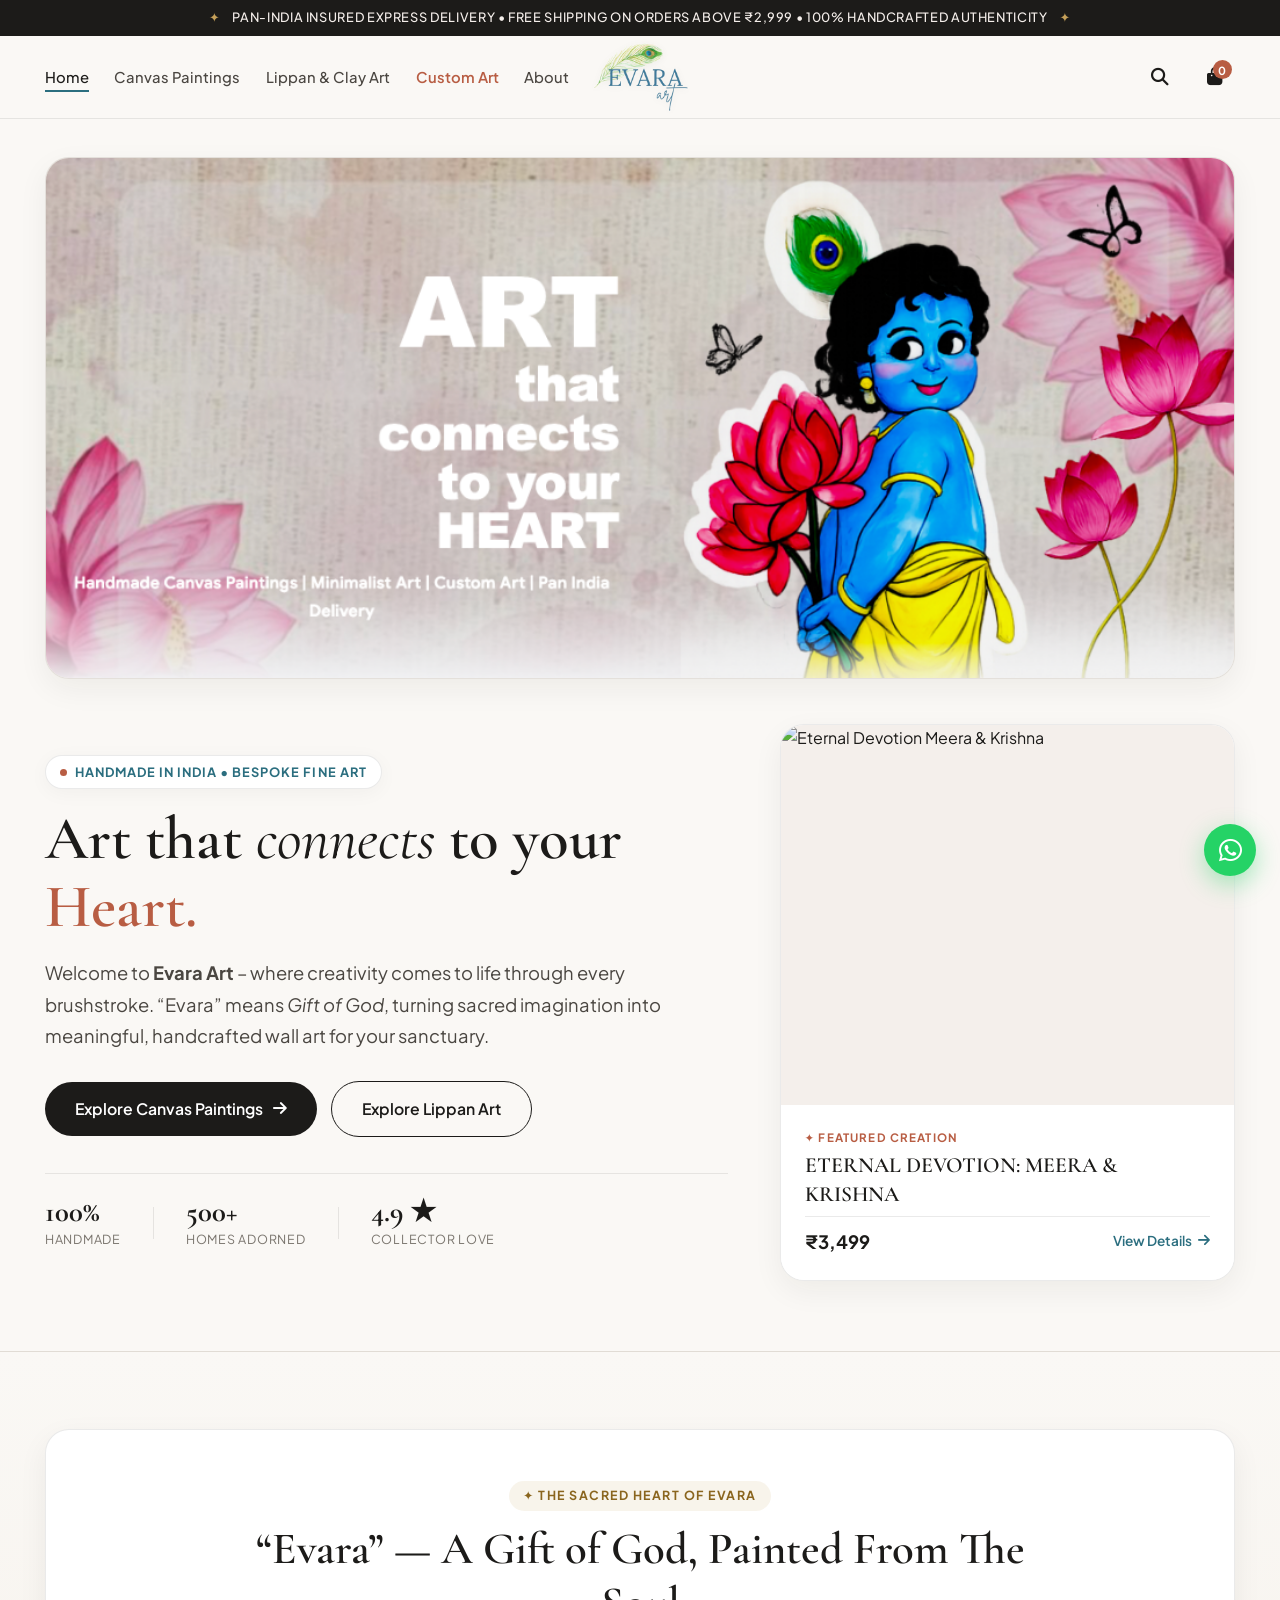
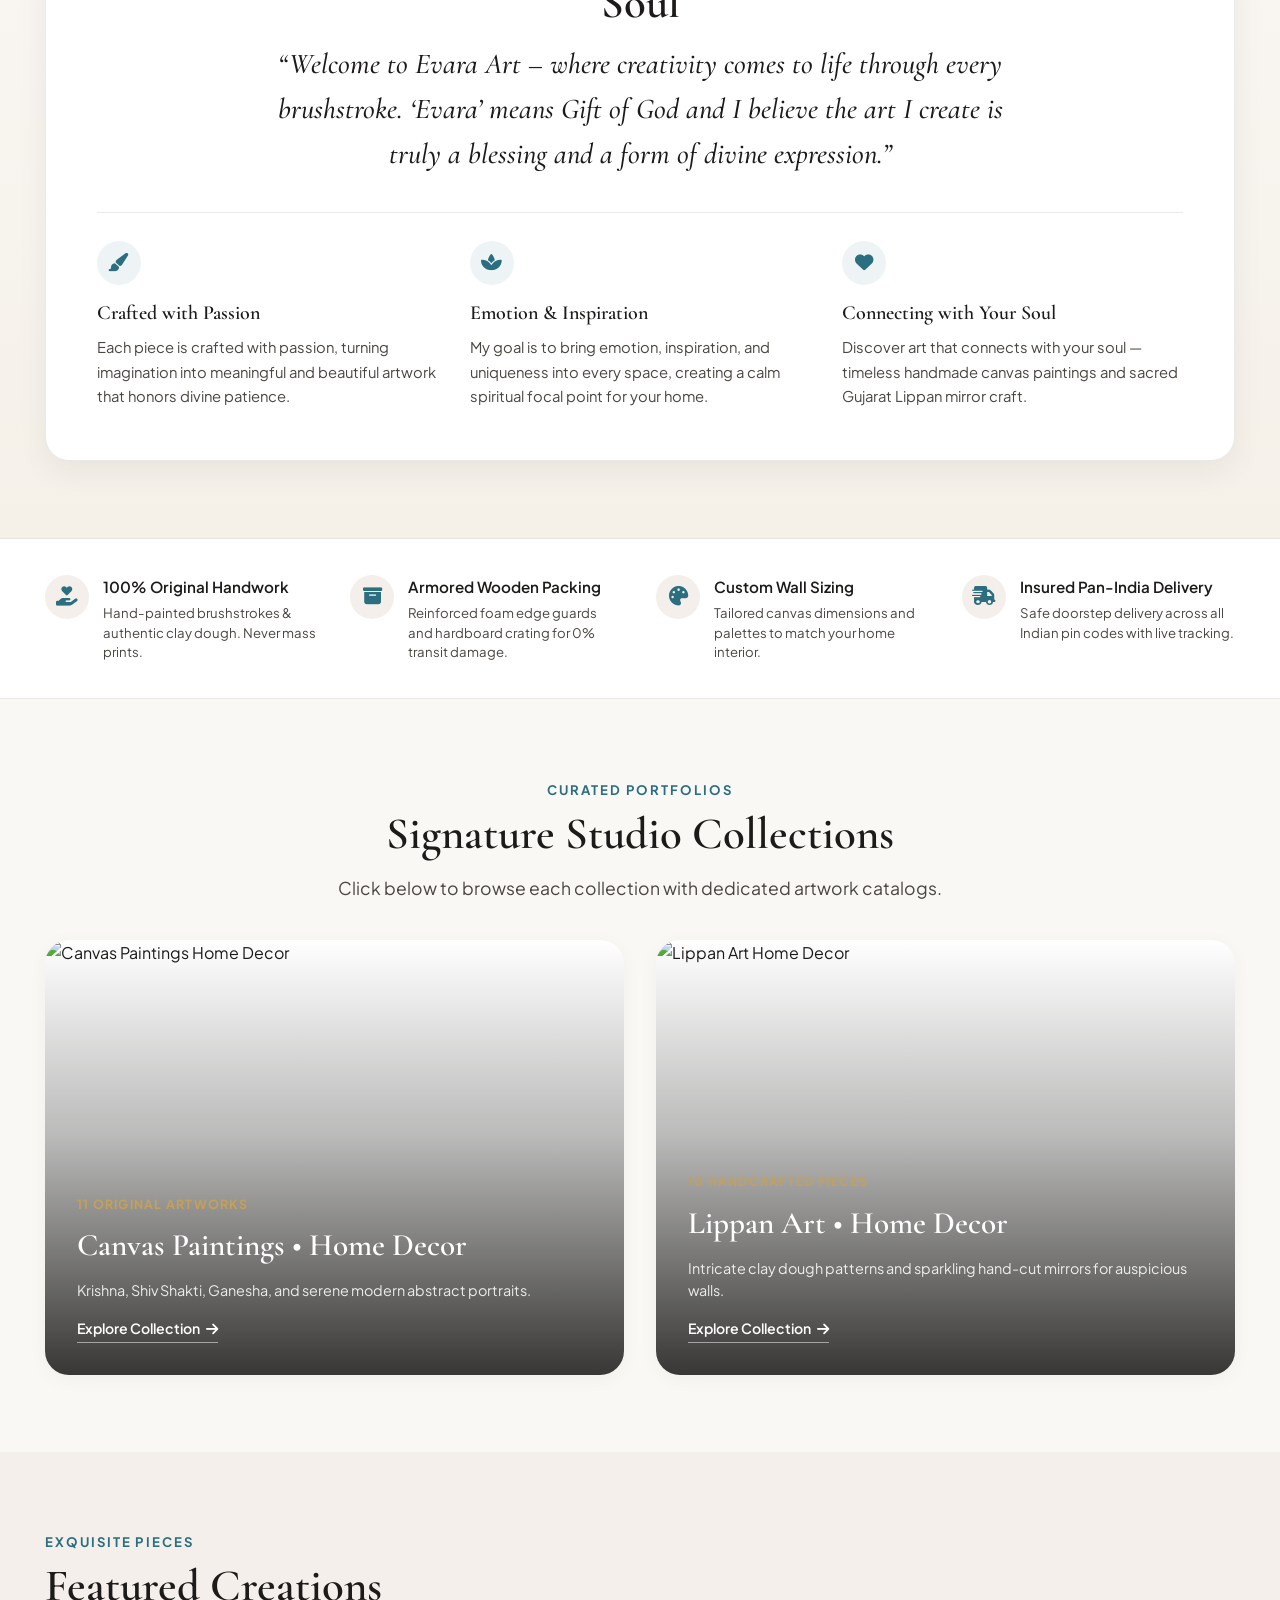
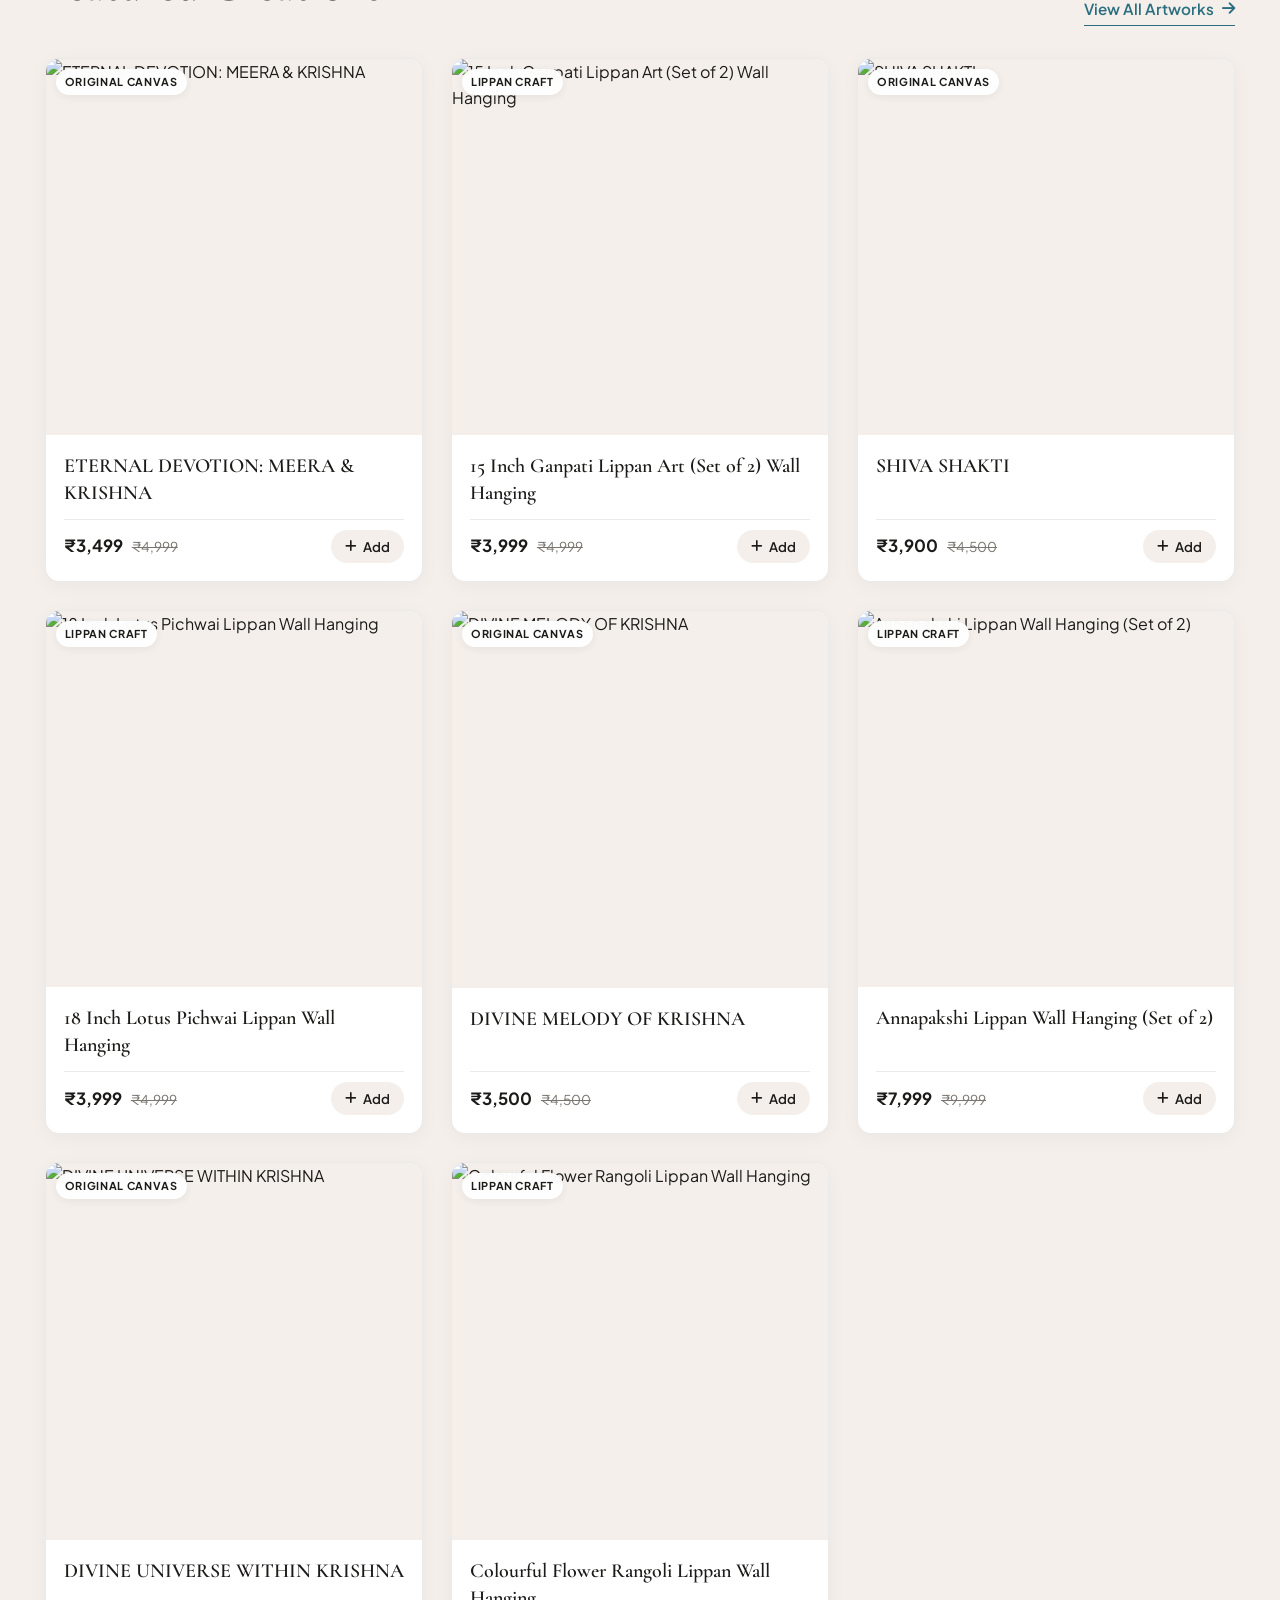
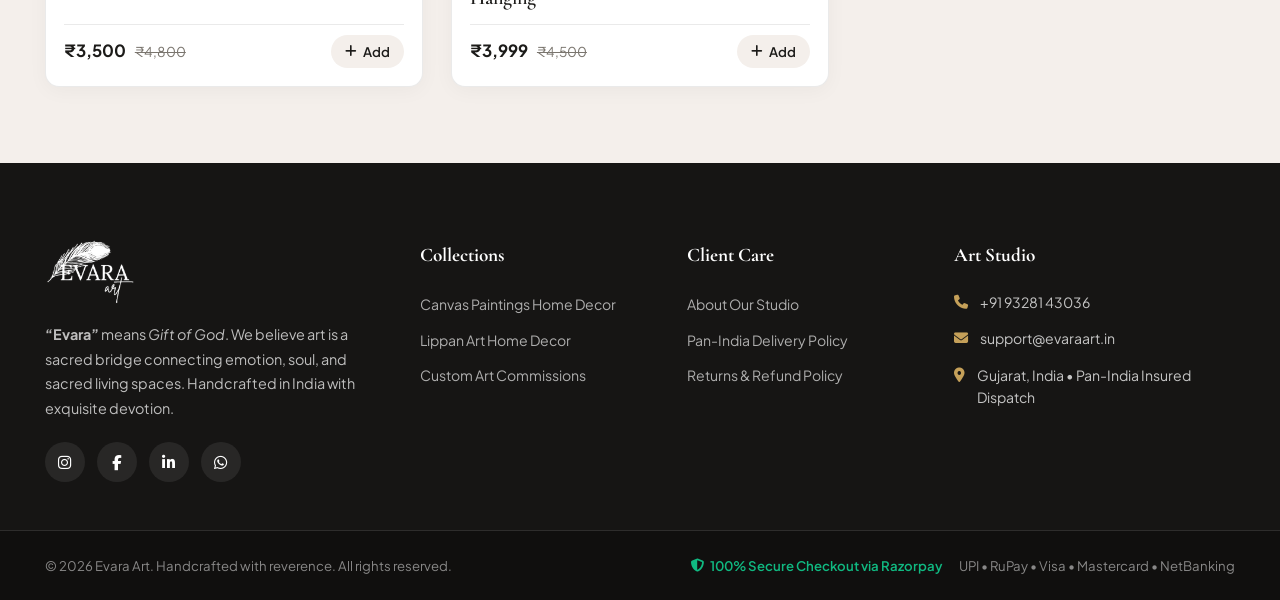
==== commit 067365d8: "Feat: Complete product page, about section, custom art studio, enhanced banner, and header logo" ====
--- a/index.html
+++ b/index.html
@@ -393,10 +393,40 @@
 }
 
 .brand-logo-img {
-	height: clamp(44px, 5.5vw, 60px);
+	height: clamp(52px, 6vw, 70px);
 	width: auto;
 	object-fit: contain;
 	transition: transform 0.25s ease;
+	filter: drop-shadow(0 1px 3px rgba(0,0,0,0.06));
+}
+
+.brand-fallback-mark {
+	display: flex;
+	align-items: center;
+	gap: 8px;
+	text-decoration: none;
+}
+
+.brand-fallback-feather {
+	color: var(--evara-gold);
+	font-size: 1.25rem;
+}
+
+.brand-fallback-name {
+	font-family: var(--font-serif);
+	font-size: clamp(1.4rem, 2.5vw, 1.85rem);
+	font-weight: 700;
+	letter-spacing: 0.12em;
+	color: #2F637C;
+}
+
+.brand-fallback-sub {
+	font-family: var(--font-sans);
+	font-size: 0.72rem;
+	font-weight: 700;
+	letter-spacing: 0.18em;
+	color: var(--evara-terracotta);
+	margin-left: 2px;
 }
 
 .brand-link:hover .brand-logo-img {
@@ -1789,21 +1819,25 @@
 /* Tablets Portrait & Large Handsets (<= 768px) */
 @media (max-width: 768px) {
 	.header-inner {
-		height: 64px;
+		height: 66px;
 	}
 	.brand-logo-img {
-		height: 38px;
-		max-width: 150px;
+		height: 48px;
+		max-width: 165px;
 	}
 	.hero-banner-card {
-		border-radius: var(--radius-md);
-		aspect-ratio: 16 / 9;
-		max-height: 320px;
+		border-radius: var(--radius-lg);
+		height: clamp(300px, 75vw, 420px) !important;
+		max-height: 440px !important;
+		aspect-ratio: auto !important;
+		margin-bottom: 16px;
+		box-shadow: 0 10px 30px rgba(0,0,0,0.1);
 	}
 	.hero-banner-img {
+		width: 100%;
 		height: 100%;
 		object-fit: cover;
-		object-position: center 30%;
+		object-position: 72% center;
 	}
 	.philosophy-decor-feather {
 		display: none !important;
@@ -1852,6 +1886,10 @@
 		grid-template-columns: repeat(2, 1fr);
 		gap: 14px;
 	}
+	/* Hero Showcase Card: Desktop-only, hidden on tablets & phones for seamless flow */
+	.hero-art-showcase-card {
+		display: none !important;
+	}
 }
 
 /* Mobile Devices & Phones (<= 640px) */
@@ -1875,11 +1913,11 @@
 
 	/* Sticky Header */
 	.header-inner {
-		height: 58px;
+		height: 66px;
 	}
 	.brand-logo-img {
-		height: 34px;
-		max-width: 130px;
+		height: 48px;
+		max-width: 165px;
 	}
 	.evara-mobile-toggle {
 		padding: 8px;
@@ -1908,16 +1946,18 @@
 		padding: 14px 0 32px;
 	}
 	.hero-banner-card {
-		border-radius: var(--radius-md);
-		aspect-ratio: 16 / 9;
-		max-height: 220px;
-		margin-bottom: 4px;
+		border-radius: var(--radius-lg);
+		height: clamp(300px, 78vw, 420px) !important;
+		max-height: 440px !important;
+		aspect-ratio: auto !important;
+		margin-bottom: 16px;
+		box-shadow: 0 10px 30px rgba(0,0,0,0.1);
 	}
 	.hero-banner-img {
 		width: 100%;
 		height: 100%;
 		object-fit: cover;
-		object-position: center 30%;
+		object-position: 72% center;
 	}
 	.hero-editorial-wrap {
 		margin-top: 18px;
@@ -1996,8 +2036,9 @@
 		margin-top: 3px;
 	}
 
-	/* Featured Creation Showcase: Sleek Compact Editorial Spotlight */
+	/* Featured Creation Showcase: Desktop-only editorial card, hidden on mobile for clean flow */
 	.hero-art-showcase-card {
+		display: none !important;
 		margin-top: 8px;
 		border-radius: var(--radius-md);
 		border: 1px solid var(--evara-border);
@@ -2703,6 +2744,909 @@
 	background-color: var(--evara-terracotta-dark) !important;
 }
 
+
+/* ==========================================================================
+   PRODUCT DETAIL PAGE STYLING (Editorial Luxury Fine Art)
+   ========================================================================== */
+.product-detail-container {
+	padding-top: 24px;
+	padding-bottom: 90px;
+}
+.back-nav-row {
+	display: flex;
+	align-items: center;
+	justify-content: space-between;
+	margin-bottom: 24px;
+	flex-wrap: wrap;
+	gap: 12px;
+}
+.back-nav-pill {
+	display: inline-flex;
+	align-items: center;
+	gap: 8px;
+	background: #FFFFFF;
+	border: 1px solid var(--evara-border);
+	padding: 8px 18px;
+	border-radius: var(--radius-full);
+	font-size: 0.84rem;
+	font-weight: 600;
+	color: var(--evara-text-secondary);
+	cursor: pointer;
+	transition: all 0.25s ease;
+	text-decoration: none;
+}
+.back-nav-pill:hover {
+	border-color: var(--evara-terracotta);
+	color: var(--evara-terracotta);
+	transform: translateX(-3px);
+}
+.product-detail-grid {
+	display: grid;
+	grid-template-columns: 1.15fr 0.95fr;
+	gap: clamp(32px, 5vw, 64px);
+	align-items: start;
+	margin-bottom: 70px;
+}
+
+/* Left: Gallery & Room Simulator */
+.gallery-display {
+	position: sticky;
+	top: 96px;
+	display: flex;
+	flex-direction: column;
+	gap: 18px;
+}
+.main-product-img-wrap {
+	position: relative;
+	width: 100%;
+	background: #FFFFFF;
+	border-radius: var(--radius-lg);
+	overflow: hidden;
+	box-shadow: 0 14px 40px rgba(28, 27, 25, 0.08);
+	border: 1px solid var(--evara-border);
+	aspect-ratio: 1 / 1;
+	display: flex;
+	align-items: center;
+	justify-content: center;
+}
+.main-product-img {
+	width: 100%;
+	height: 100%;
+	object-fit: cover;
+	transition: transform 0.5s cubic-bezier(0.16, 1, 0.3, 1);
+	cursor: zoom-in;
+}
+.main-product-img:hover {
+	transform: scale(1.06);
+}
+.artisan-handcrafted-seal {
+	position: absolute;
+	top: 16px;
+	left: 16px;
+	background: rgba(255, 255, 255, 0.94);
+	backdrop-filter: blur(8px);
+	border: 1px solid var(--evara-border);
+	padding: 6px 14px;
+	border-radius: var(--radius-full);
+	font-size: 0.72rem;
+	font-weight: 700;
+	letter-spacing: 0.08em;
+	text-transform: uppercase;
+	color: var(--evara-terracotta);
+	display: flex;
+	align-items: center;
+	gap: 6px;
+	box-shadow: var(--shadow-subtle);
+	z-index: 2;
+}
+.room-toggle-btn {
+	position: absolute;
+	bottom: 16px;
+	right: 16px;
+	background: rgba(28, 27, 25, 0.88);
+	color: #FFFFFF;
+	backdrop-filter: blur(8px);
+	border: 1px solid rgba(255, 255, 255, 0.2);
+	padding: 10px 18px;
+	border-radius: var(--radius-full);
+	font-size: 0.82rem;
+	font-weight: 600;
+	letter-spacing: 0.04em;
+	cursor: pointer;
+	display: inline-flex;
+	align-items: center;
+	gap: 8px;
+	transition: all 0.25s ease;
+	z-index: 2;
+}
+.room-toggle-btn:hover {
+	background: var(--evara-terracotta);
+	transform: translateY(-2px);
+	box-shadow: 0 6px 18px rgba(184, 93, 67, 0.35);
+}
+
+/* Gallery Thumbnails */
+.product-thumbnails-row {
+	display: flex;
+	gap: 12px;
+	overflow-x: auto;
+	padding-bottom: 4px;
+}
+.product-thumb-item {
+	width: 76px;
+	height: 76px;
+	min-width: 76px;
+	border-radius: var(--radius-md);
+	overflow: hidden;
+	border: 2px solid var(--evara-border);
+	cursor: pointer;
+	background: #FFFFFF;
+	transition: all 0.25s ease;
+}
+.product-thumb-item:hover,
+.product-thumb-item.active {
+	border-color: var(--evara-terracotta);
+	box-shadow: 0 4px 12px rgba(184, 93, 67, 0.2);
+	transform: translateY(-2px);
+}
+.product-thumb-item img {
+	width: 100%;
+	height: 100%;
+	object-fit: cover;
+}
+
+/* Room Simulator View */
+.room-simulator {
+	position: relative;
+	width: 100%;
+	aspect-ratio: 1 / 1;
+	border-radius: var(--radius-lg);
+	overflow: hidden;
+	background-color: #F3EFEA;
+	box-shadow: 0 14px 40px rgba(28, 27, 25, 0.08);
+	border: 1px solid var(--evara-border);
+	display: flex;
+	flex-direction: column;
+	justify-content: space-between;
+	transition: background-color 0.4s ease;
+}
+.room-wall-colors-bar {
+	position: absolute;
+	top: 14px;
+	left: 14px;
+	display: flex;
+	align-items: center;
+	gap: 8px;
+	background: rgba(255, 255, 255, 0.94);
+	backdrop-filter: blur(8px);
+	padding: 6px 14px;
+	border-radius: var(--radius-full);
+	border: 1px solid var(--evara-border);
+	z-index: 3;
+}
+.room-wall-colors-bar span {
+	font-size: 0.72rem;
+	font-weight: 700;
+	color: var(--evara-text-secondary);
+	margin-right: 2px;
+}
+.wall-color-chip {
+	width: 22px;
+	height: 22px;
+	border-radius: 50%;
+	cursor: pointer;
+	border: 2px solid transparent;
+	transition: transform 0.2s ease, border-color 0.2s ease;
+}
+.wall-color-chip:hover,
+.wall-color-chip.active {
+	transform: scale(1.18);
+	border-color: var(--evara-terracotta);
+}
+.room-wall-center {
+	flex: 1;
+	display: flex;
+	align-items: center;
+	justify-content: center;
+	padding-top: 30px;
+	position: relative;
+}
+.simulated-wall-art {
+	max-width: 48%;
+	max-height: 48%;
+	border: 6px solid #2B2623;
+	box-shadow: 0 20px 40px rgba(0, 0, 0, 0.25);
+	border-radius: 2px;
+	transition: transform 0.3s ease;
+}
+.room-sofa-wrap {
+	position: relative;
+	width: 100%;
+	height: 110px;
+	display: flex;
+	justify-content: center;
+	align-items: flex-end;
+}
+.designer-sofa {
+	width: 78%;
+	height: 70px;
+	background: #D5C7B7;
+	border-radius: 14px 14px 4px 4px;
+	box-shadow: 0 8px 24px rgba(0,0,0,0.12);
+	position: relative;
+	display: flex;
+	justify-content: center;
+	gap: 8px;
+	padding: 8px;
+}
+.sofa-cushion {
+	flex: 1;
+	height: 100%;
+	background: #C4B5A3;
+	border-radius: 8px;
+}
+.room-floor {
+	width: 100%;
+	height: 24px;
+	background: #9E8268;
+}
+
+/* Right: Product Info Column */
+.product-info-column {
+	display: flex;
+	flex-direction: column;
+}
+.detail-artisan-badge {
+	font-size: 0.78rem;
+	font-weight: 700;
+	letter-spacing: 0.1em;
+	text-transform: uppercase;
+	color: var(--evara-terracotta);
+	margin-bottom: 8px;
+	display: block;
+}
+.detail-title {
+	font-family: var(--font-serif);
+	font-size: clamp(2rem, 3.2vw, 2.65rem);
+	font-weight: 600;
+	line-height: 1.15;
+	color: var(--evara-text-primary);
+	margin-bottom: 12px;
+}
+.detail-rating-row {
+	display: flex;
+	align-items: center;
+	gap: 12px;
+	margin-bottom: 20px;
+	flex-wrap: wrap;
+}
+.detail-stars {
+	color: #F59E0B;
+	font-size: 1.05rem;
+	letter-spacing: 2px;
+}
+.detail-review-count {
+	font-size: 0.85rem;
+	font-weight: 600;
+	color: var(--evara-text-muted);
+}
+.detail-price-box {
+	display: flex;
+	align-items: baseline;
+	gap: 14px;
+	padding: 16px 20px;
+	background: var(--evara-surface-muted);
+	border-radius: var(--radius-md);
+	border: 1px solid var(--evara-border);
+	margin-bottom: 24px;
+	flex-wrap: wrap;
+}
+.detail-price-main {
+	font-size: 2.15rem;
+	font-weight: 700;
+	color: var(--evara-terracotta);
+	line-height: 1;
+}
+.detail-price-old {
+	font-size: 1.2rem;
+	text-decoration: line-through;
+	color: var(--evara-text-muted);
+}
+.detail-savings-badge {
+	background: #ECFDF5;
+	color: #065F46;
+	font-size: 0.78rem;
+	font-weight: 700;
+	padding: 4px 10px;
+	border-radius: var(--radius-full);
+	border: 1px solid #A7F3D0;
+}
+.shipping-perk-badge {
+	font-size: 0.8rem;
+	font-weight: 600;
+	color: var(--evara-peacock);
+	display: inline-flex;
+	align-items: center;
+	gap: 6px;
+}
+
+/* Option Groups & Pills */
+.option-group {
+	margin-bottom: 22px;
+}
+.option-label {
+	display: flex;
+	justify-content: space-between;
+	align-items: baseline;
+	font-size: 0.88rem;
+	font-weight: 700;
+	color: var(--evara-text-primary);
+	margin-bottom: 10px;
+}
+.option-label-hint {
+	font-size: 0.78rem;
+	font-weight: 500;
+	color: var(--evara-text-muted);
+}
+.pill-options {
+	display: grid;
+	grid-template-columns: repeat(auto-fit, minmax(130px, 1fr));
+	gap: 10px;
+}
+.pill-btn {
+	background: #FFFFFF;
+	border: 1.5px solid var(--evara-border);
+	border-radius: var(--radius-md);
+	padding: 10px 14px;
+	text-align: center;
+	font-size: 0.84rem;
+	font-weight: 600;
+	color: var(--evara-text-secondary);
+	cursor: pointer;
+	transition: all 0.25s ease;
+	display: flex;
+	flex-direction: column;
+	align-items: center;
+	justify-content: center;
+	gap: 2px;
+}
+.pill-btn:hover {
+	border-color: var(--evara-terracotta);
+	color: var(--evara-terracotta);
+}
+.pill-btn.active {
+	border-color: var(--evara-terracotta);
+	background: rgba(184, 93, 67, 0.06);
+	color: var(--evara-terracotta);
+	box-shadow: 0 0 0 1px var(--evara-terracotta);
+}
+.pill-btn .pill-sub {
+	font-size: 0.72rem;
+	font-weight: 500;
+	color: var(--evara-text-muted);
+}
+.pill-btn.active .pill-sub {
+	color: var(--evara-terracotta);
+}
+
+.artwork-narrative-box {
+	font-size: 0.92rem;
+	line-height: 1.65;
+	color: var(--evara-text-secondary);
+	margin-bottom: 24px;
+	padding-bottom: 20px;
+	border-bottom: 1px solid var(--evara-border);
+}
+
+/* Purchase Actions Row */
+.purchase-actions-row {
+	display: flex;
+	gap: 12px;
+	margin: 28px 0 24px;
+	flex-wrap: wrap;
+}
+.qty-stepper {
+	display: flex;
+	align-items: center;
+	border: 1.5px solid var(--evara-border);
+	border-radius: var(--radius-full);
+	background: #FFFFFF;
+	overflow: hidden;
+	height: 50px;
+}
+.qty-btn {
+	width: 40px;
+	height: 100%;
+	background: transparent;
+	border: none;
+	font-size: 1.1rem;
+	color: var(--evara-text-primary);
+	cursor: pointer;
+	display: flex;
+	align-items: center;
+	justify-content: center;
+	transition: background-color 0.2s;
+}
+.qty-btn:hover {
+	background: var(--evara-surface-muted);
+}
+.qty-val {
+	width: 36px;
+	text-align: center;
+	font-size: 0.95rem;
+	font-weight: 700;
+	color: var(--evara-text-primary);
+}
+.btn-add-to-bag {
+	flex: 1;
+	min-width: 200px;
+	height: 50px;
+	background: var(--evara-text-primary);
+	color: #FFFFFF;
+	border: none;
+	border-radius: var(--radius-full);
+	font-size: 0.95rem;
+	font-weight: 700;
+	letter-spacing: 0.04em;
+	cursor: pointer;
+	display: inline-flex;
+	align-items: center;
+	justify-content: center;
+	gap: 10px;
+	transition: all 0.3s cubic-bezier(0.16, 1, 0.3, 1);
+	box-shadow: 0 6px 18px rgba(28, 27, 25, 0.2);
+}
+.btn-add-to-bag:hover {
+	background: var(--evara-terracotta);
+	transform: translateY(-2px);
+	box-shadow: 0 10px 24px rgba(184, 93, 67, 0.35);
+}
+.btn-whatsapp-inquire {
+	height: 50px;
+	padding: 0 20px;
+	background: #25D366;
+	color: #FFFFFF;
+	border-radius: var(--radius-full);
+	font-size: 0.92rem;
+	font-weight: 700;
+	text-decoration: none;
+	display: inline-flex;
+	align-items: center;
+	justify-content: center;
+	gap: 8px;
+	transition: all 0.25s ease;
+	box-shadow: 0 6px 18px rgba(37, 211, 102, 0.3);
+}
+.btn-whatsapp-inquire:hover {
+	background: #1EB855;
+	transform: translateY(-2px);
+}
+
+/* Pincode Delivery Checker */
+.pincode-box {
+	background: #FFFFFF;
+	border: 1px solid var(--evara-border);
+	border-radius: var(--radius-md);
+	padding: 16px 18px;
+	margin-bottom: 24px;
+}
+.pincode-title {
+	font-size: 0.85rem;
+	font-weight: 700;
+	color: var(--evara-text-primary);
+	margin-bottom: 10px;
+	display: flex;
+	align-items: center;
+	gap: 8px;
+}
+.pincode-form {
+	display: flex;
+	gap: 8px;
+}
+.pincode-input {
+	flex: 1;
+	height: 42px;
+	padding: 0 14px;
+	border: 1px solid var(--evara-border);
+	border-radius: var(--radius-sm);
+	font-size: 0.88rem;
+	font-family: var(--font-sans);
+	transition: border-color 0.2s;
+}
+.pincode-input:focus {
+	outline: none;
+	border-color: var(--evara-terracotta);
+}
+.pincode-btn {
+	padding: 0 18px;
+	background: var(--evara-text-primary);
+	color: #FFFFFF;
+	border: none;
+	border-radius: var(--radius-sm);
+	font-size: 0.85rem;
+	font-weight: 600;
+	cursor: pointer;
+	transition: background-color 0.2s;
+}
+.pincode-btn:hover {
+	background: var(--evara-terracotta);
+}
+.pincode-result {
+	margin-top: 10px;
+	font-size: 0.82rem;
+	line-height: 1.4;
+}
+.pincode-result.success {
+	color: #065F46;
+	background: #ECFDF5;
+	padding: 8px 12px;
+	border-radius: var(--radius-sm);
+	border: 1px solid #A7F3D0;
+}
+
+/* Accordions */
+.details-accordion {
+	border: 1px solid var(--evara-border);
+	border-radius: var(--radius-md);
+	overflow: hidden;
+	background: #FFFFFF;
+	margin-bottom: 24px;
+}
+.accordion-item {
+	border-bottom: 1px solid var(--evara-border);
+}
+.accordion-item:last-child {
+	border-bottom: none;
+}
+.accordion-btn {
+	width: 100%;
+	padding: 16px 20px;
+	background: #FFFFFF;
+	border: none;
+	display: flex;
+	justify-content: space-between;
+	align-items: center;
+	font-size: 0.9rem;
+	font-weight: 700;
+	color: var(--evara-text-primary);
+	cursor: pointer;
+	text-align: left;
+	transition: background-color 0.2s;
+}
+.accordion-btn:hover {
+	background: var(--evara-surface-muted);
+}
+.accordion-body {
+	display: none;
+	padding: 0 20px 18px;
+	font-size: 0.88rem;
+	color: var(--evara-text-secondary);
+	line-height: 1.6;
+}
+.accordion-body.open {
+	display: block;
+}
+
+/* Related Artworks Section */
+.related-art-section {
+	margin-top: 60px;
+	padding-top: 40px;
+	border-top: 1px solid var(--evara-border);
+}
+.related-header {
+	margin-bottom: 28px;
+	text-align: center;
+}
+
+/* Sticky Mobile Buy Bar */
+.sticky-mobile-buy-bar {
+	position: fixed;
+	bottom: 0;
+	left: 0;
+	right: 0;
+	background: rgba(255, 255, 255, 0.96);
+	backdrop-filter: blur(12px);
+	border-top: 1px solid var(--evara-border);
+	padding: 10px 16px;
+	display: none;
+	align-items: center;
+	justify-content: space-between;
+	z-index: 998;
+	box-shadow: 0 -4px 20px rgba(0, 0, 0, 0.08);
+}
+.sticky-bar-left {
+	display: flex;
+	align-items: center;
+	gap: 10px;
+	overflow: hidden;
+}
+.sticky-bar-thumb {
+	width: 44px;
+	height: 44px;
+	min-width: 44px;
+	border-radius: var(--radius-sm);
+	object-fit: cover;
+	border: 1px solid var(--evara-border);
+}
+.sticky-bar-info {
+	overflow: hidden;
+}
+.sticky-bar-title {
+	font-size: 0.82rem;
+	font-weight: 700;
+	color: var(--evara-text-primary);
+	white-space: nowrap;
+	overflow: hidden;
+	text-overflow: ellipsis;
+	max-width: 140px;
+}
+.sticky-bar-price {
+	font-size: 0.95rem;
+	font-weight: 700;
+	color: var(--evara-terracotta);
+}
+.sticky-bar-btn {
+	height: 42px;
+	padding: 0 20px;
+	background: var(--evara-terracotta);
+	color: #FFFFFF;
+	border: none;
+	border-radius: var(--radius-full);
+	font-size: 0.88rem;
+	font-weight: 700;
+	cursor: pointer;
+	white-space: nowrap;
+}
+
+/* ==========================================================================
+   ABOUT & ARTISAN STUDIO PAGE STYLING
+   ========================================================================== */
+.about-hero-banner {
+	padding: clamp(40px, 7vw, 76px) 0 36px;
+	text-align: center;
+	background: linear-gradient(180deg, var(--evara-surface-muted) 0%, transparent 100%);
+	border-bottom: 1px solid var(--evara-border);
+	margin-bottom: 48px;
+}
+.about-narrative-card {
+	background: #FFFFFF;
+	border-radius: var(--radius-lg);
+	padding: clamp(28px, 4.5vw, 48px);
+	border: 1px solid var(--evara-border);
+	box-shadow: var(--shadow-card);
+	margin-bottom: 60px;
+}
+.about-quote-lead {
+	font-family: var(--font-serif);
+	font-size: clamp(1.25rem, 2.2vw, 1.6rem);
+	font-style: italic;
+	line-height: 1.6;
+	color: var(--evara-terracotta);
+	border-left: 3px solid var(--evara-terracotta);
+	padding-left: 20px;
+	margin: 24px 0 28px;
+}
+.craft-duo-grid {
+	display: grid;
+	grid-template-columns: 1fr 1fr;
+	gap: 28px;
+	margin-bottom: 60px;
+}
+.craft-duo-card {
+	background: #FFFFFF;
+	border-radius: var(--radius-lg);
+	overflow: hidden;
+	border: 1px solid var(--evara-border);
+	box-shadow: var(--shadow-card);
+	display: flex;
+	flex-direction: column;
+}
+.craft-duo-content {
+	padding: clamp(24px, 3.5vw, 36px);
+	flex: 1;
+}
+.craft-badge-pill {
+	display: inline-block;
+	font-size: 0.72rem;
+	font-weight: 700;
+	text-transform: uppercase;
+	letter-spacing: 0.08em;
+	padding: 4px 10px;
+	border-radius: var(--radius-full);
+	margin-bottom: 12px;
+	background: var(--evara-surface-muted);
+	color: var(--evara-peacock);
+}
+.pillars-4-grid {
+	display: grid;
+	grid-template-columns: repeat(4, 1fr);
+	gap: 20px;
+	margin-bottom: 60px;
+}
+.pillar-box {
+	background: #FFFFFF;
+	border-radius: var(--radius-md);
+	padding: 24px 18px;
+	border: 1px solid var(--evara-border);
+	text-align: center;
+	transition: transform 0.3s ease;
+}
+.pillar-box:hover {
+	transform: translateY(-4px);
+	box-shadow: var(--shadow-card);
+}
+.pillar-icon-wrap {
+	width: 52px;
+	height: 52px;
+	border-radius: 50%;
+	background: var(--evara-terracotta-light);
+	color: var(--evara-terracotta);
+	display: flex;
+	align-items: center;
+	justify-content: center;
+	font-size: 1.35rem;
+	margin: 0 auto 16px;
+}
+.testimonials-row {
+	display: grid;
+	grid-template-columns: repeat(3, 1fr);
+	gap: 24px;
+	margin-bottom: 60px;
+}
+.testimonial-card {
+	background: #FFFFFF;
+	border-radius: var(--radius-md);
+	padding: 24px 20px;
+	border: 1px solid var(--evara-border);
+	box-shadow: var(--shadow-subtle);
+}
+.testimonial-author {
+	margin-top: 14px;
+	font-size: 0.85rem;
+	font-weight: 700;
+	color: var(--evara-text-primary);
+}
+.testimonial-city {
+	font-size: 0.78rem;
+	color: var(--evara-text-muted);
+}
+
+/* ==========================================================================
+   CUSTOM ART COMMISSION STUDIO STYLING
+   ========================================================================== */
+.commission-journey-grid {
+	display: grid;
+	grid-template-columns: repeat(4, 1fr);
+	gap: 18px;
+	margin-bottom: 50px;
+}
+.journey-step-card {
+	background: #FFFFFF;
+	border-radius: var(--radius-md);
+	padding: 24px 18px;
+	border: 1px solid var(--evara-border);
+	position: relative;
+}
+.journey-num {
+	width: 32px;
+	height: 32px;
+	border-radius: 50%;
+	background: var(--evara-terracotta);
+	color: #FFFFFF;
+	font-size: 0.85rem;
+	font-weight: 700;
+	display: flex;
+	align-items: center;
+	justify-content: center;
+	margin-bottom: 12px;
+}
+.commission-studio-box {
+	background: #FFFFFF;
+	border-radius: var(--radius-lg);
+	padding: clamp(28px, 4.5vw, 48px);
+	border: 1px solid var(--evara-border);
+	box-shadow: var(--shadow-card);
+	margin-bottom: 60px;
+}
+.form-2col-layout {
+	display: grid;
+	grid-template-columns: 1fr 1fr;
+	gap: 20px;
+}
+.studio-input {
+	width: 100%;
+	height: 48px;
+	padding: 0 16px;
+	border: 1.5px solid var(--evara-border);
+	border-radius: var(--radius-sm);
+	font-size: 0.9rem;
+	font-family: var(--font-sans);
+	background: #FFFFFF;
+	transition: border-color 0.2s, box-shadow 0.2s;
+}
+.studio-input:focus {
+	outline: none;
+	border-color: var(--evara-terracotta);
+	box-shadow: 0 0 0 3px rgba(184, 93, 67, 0.12);
+}
+textarea.studio-input {
+	height: 120px;
+	padding: 14px 16px;
+	resize: vertical;
+}
+.drop-zone-wrap {
+	border: 2px dashed var(--evara-border);
+	border-radius: var(--radius-md);
+	padding: 28px 20px;
+	text-align: center;
+	background: var(--evara-surface-muted);
+	cursor: pointer;
+	transition: all 0.25s ease;
+	position: relative;
+}
+.drop-zone-wrap:hover {
+	border-color: var(--evara-terracotta);
+	background: rgba(184, 93, 67, 0.04);
+}
+.drop-zone-icon {
+	font-size: 2rem;
+	color: var(--evara-terracotta);
+	margin-bottom: 10px;
+}
+.upload-preview-img {
+	max-height: 140px;
+	border-radius: var(--radius-sm);
+	margin-top: 12px;
+	border: 1px solid var(--evara-border);
+	display: none;
+}
+.commission-actions {
+	display: flex;
+	gap: 14px;
+	margin-top: 28px;
+	flex-wrap: wrap;
+}
+
+/* Responsive Overrides */
+@media (max-width: 1024px) {
+	.product-detail-grid {
+		grid-template-columns: 1fr;
+		gap: 36px;
+	}
+	.gallery-display {
+		position: static;
+	}
+	.craft-duo-grid {
+		grid-template-columns: 1fr;
+	}
+	.pillars-4-grid,
+	.commission-journey-grid {
+		grid-template-columns: repeat(2, 1fr);
+	}
+	.testimonials-row {
+		grid-template-columns: 1fr;
+	}
+}
+
+@media (max-width: 768px) {
+	.form-2col-layout {
+		grid-template-columns: 1fr;
+	}
+	.pillars-4-grid,
+	.commission-journey-grid {
+		grid-template-columns: 1fr;
+	}
+	.sticky-mobile-buy-bar {
+		display: flex;
+	}
+	.product-detail-container {
+		padding-top: 14px;
+	}
+	.detail-title {
+		font-size: 1.85rem;
+	}
+}
+
 </style>
 </head>
 <body>
@@ -2744,8 +3688,13 @@
 
 			<!-- Center: Centered Brand Logo on Both Desktop & Mobile -->
 			<div class="evara-brand">
-				<a href="#home" class="brand-link nav-route" data-route="home">
-					<img src="images/evara-logo.png" alt="Evara Art Logo" class="brand-logo-img">
+				<a href="#home" class="brand-link nav-route" data-route="home" aria-label="Evara Art Home">
+					<img src="images/evara-logo.png" alt="Evara Art" class="brand-logo-img" id="site-logo-img" onerror="this.style.display='none'; document.getElementById('site-logo-fallback').style.display='flex';">
+					<div class="brand-fallback-mark" id="site-logo-fallback" style="display: none;">
+						<span class="brand-fallback-feather">✦</span>
+						<span class="brand-fallback-name">EVARA</span>
+						<span class="brand-fallback-sub">ART</span>
+					</div>
 				</a>
 			</div>
 
@@ -3098,13 +4047,21 @@
 	<!-- =========================================================================
 	     VIEW 4: DEDICATED INDIVIDUAL PRODUCT PAGE (Every product has its own page!)
 	     ========================================================================= -->
+		<!-- =========================================================================
+	     VIEW 4: DEDICATED INDIVIDUAL PRODUCT PAGE
+	     ========================================================================= -->
 	<div id="view-product-detail" class="view-page">
-		<div class="evara-container">
+		<div class="evara-container product-detail-container">
 			
-			<div class="evara-breadcrumbs" style="padding-top: 28px;">
-				<a href="#home" class="nav-route" data-route="home">Home</a> &rsaquo; 
-				<a href="#" id="detail-category-link" class="nav-route">Category</a> &rsaquo; 
-				<span id="detail-breadcrumb-title">Artwork Title</span>
+			<div class="back-nav-row">
+				<div class="evara-breadcrumbs">
+					<a href="#home" class="nav-route" data-route="home">Home</a> &rsaquo; 
+					<a href="#" id="detail-category-link" class="nav-route">Category</a> &rsaquo; 
+					<span id="detail-breadcrumb-title">Artwork Title</span>
+				</div>
+				<a href="javascript:history.back()" class="back-nav-pill">
+					<i class="fa-solid fa-arrow-left"></i> Back to Gallery
+				</a>
 			</div>
 
 			<div class="product-detail-grid">
@@ -3114,6 +4071,9 @@
 					
 					<!-- Normal Canvas View -->
 					<div class="main-product-img-wrap" id="standard-gallery-wrap">
+						<span class="artisan-handcrafted-seal">
+							<i class="fa-solid fa-feather-pointed"></i> 100% Handcrafted Original
+						</span>
 						<img id="detail-img" src="" alt="" class="main-product-img">
 						<button class="room-toggle-btn" onclick="toggleRoomView()">
 							<i class="fa-solid fa-couch"></i> <span id="toggle-room-label">See on Living Room Wall</span>
@@ -3122,10 +4082,22 @@
 
 					<!-- Interactive Room Simulator View -->
 					<div class="room-simulator" id="room-simulator-wrap" style="display: none;">
-						<img id="simulated-wall-img" src="" alt="" class="simulated-wall-art">
-						<div class="room-couch">
-							<div class="couch-cushion"></div>
-							<div class="couch-cushion"></div>
+						<div class="room-wall-colors-bar">
+							<span>Wall Tone:</span>
+							<div class="wall-color-chip active" style="background: #F4EFEB;" onclick="selectWallColor('#F4EFEB', this)" title="Warm Linen"></div>
+							<div class="wall-color-chip" style="background: #EEDFD8;" onclick="selectWallColor('#EEDFD8', this)" title="Temple Terracotta"></div>
+							<div class="wall-color-chip" style="background: #E2E7E1;" onclick="selectWallColor('#E2E7E1', this)" title="Sage Sanctuary"></div>
+							<div class="wall-color-chip" style="background: #3B444C;" onclick="selectWallColor('#3B444C', this)" title="Midnight Slate"></div>
+						</div>
+						<div class="room-wall-center">
+							<img id="simulated-wall-img" src="" alt="" class="simulated-wall-art">
+						</div>
+						<div class="room-sofa-wrap">
+							<div class="designer-sofa">
+								<div class="sofa-cushion"></div>
+								<div class="sofa-cushion"></div>
+								<div class="sofa-cushion"></div>
+							</div>
 						</div>
 						<div class="room-floor"></div>
 						<button class="room-toggle-btn" onclick="toggleRoomView()">
@@ -3133,59 +4105,110 @@
 						</button>
 					</div>
 
+					<!-- Multiple Angle Thumbnails -->
+					<div class="product-thumbnails-row" id="product-thumbnails-list">
+						<!-- Injected by JavaScript -->
+					</div>
+
 				</div>
 
 				<!-- Right: Purchasing, Sizing & Artisan Specs -->
 				<div class="product-info-column">
 					
-					<span class="sub-heading" id="detail-badge">100% Handcrafted Original</span>
-					<h1 class="main-heading" id="detail-title" style="font-size: clamp(1.8rem, 3vw, 2.35rem); margin-bottom: 12px;">Artwork Title</h1>
+					<span class="detail-artisan-badge" id="detail-badge">✦ Original Hand-Painted Acrylic Canvas</span>
+					<h1 class="detail-title" id="detail-title">Artwork Title</h1>
 					
-					<div style="display: flex; align-items: center; gap: 14px; margin-bottom: 20px;">
-						<span style="color: #F59E0B; font-size: 1.1rem;">★★★★★</span>
-						<span style="font-size: 0.85rem; font-weight: 600; color: var(--evara-text-muted);">4.9 (24 Verified Collector Reviews)</span>
+					<div class="detail-rating-row">
+						<span class="detail-stars">★★★★★</span>
+						<span class="detail-review-count">4.9 &bull; (24 Verified Collector Reviews)</span>
+						<span class="badge-dot" style="display: inline-block;"></span>
+						<span style="font-size: 0.82rem; font-weight: 700; color: var(--evara-peacock);">Top 1% Fine Art Studio</span>
 					</div>
 
-					<div style="display: flex; align-items: baseline; gap: 14px; margin-bottom: 28px; flex-wrap: wrap;">
-						<span class="price-val" id="detail-price" style="font-size: 2rem; color: var(--evara-terracotta);">&#8377;3,499</span>
-						<span id="detail-old-price" style="font-size: 1.2rem; text-decoration: line-through; color: var(--evara-text-muted);">&#8377;4,499</span>
-						<span class="art-badge" style="position: static; background: #ECFDF5; color: #065F46;">Free Pan-India Delivery</span>
+					<div class="detail-price-box">
+						<span class="detail-price-main" id="detail-price">&#8377;3,499</span>
+						<span class="detail-price-old" id="detail-old-price">&#8377;4,499</span>
+						<span class="detail-savings-badge" id="detail-savings-badge">SAVE &#8377;1,000</span>
+						<span class="shipping-perk-badge">
+							<i class="fa-solid fa-truck-fast"></i> Free Pan-India Insured Delivery
+						</span>
 					</div>
+
+					<p class="artwork-narrative-box" id="detail-desc">
+						Artwork description narrative.
+					</p>
 
 					<!-- Size Selection -->
 					<div class="option-group">
-						<label class="option-label">Select Canvas Dimensions (Inches):</label>
+						<div class="option-label">
+							<span>Select Canvas Dimensions:</span>
+							<span class="option-label-hint">Standard &bull; Ready to Hang</span>
+						</div>
 						<div class="pill-options" id="size-options">
-							<button class="pill-btn active" onclick="selectSize(this, 0)">12" &times; 18" (Standard)</button>
-							<button class="pill-btn" onclick="selectSize(this, 600)">18" &times; 24" (Popular)</button>
-							<button class="pill-btn" onclick="selectSize(this, 1400)">24" &times; 36" (Statement)</button>
+							<button class="pill-btn active" onclick="selectSize(this, 0, '12" × 18" (Standard)')">
+								<span>12" &times; 18"</span>
+								<span class="pill-sub">Standard Format</span>
+							</button>
+							<button class="pill-btn" onclick="selectSize(this, 600, '18" × 24" (Most Popular)')">
+								<span>18" &times; 24"</span>
+								<span class="pill-sub">+&#8377;600 &bull; Popular</span>
+							</button>
+							<button class="pill-btn" onclick="selectSize(this, 1400, '24" × 36" (Statement Wall)')">
+								<span>24" &times; 36"</span>
+								<span class="pill-sub">+&#8377;1,400 &bull; Statement</span>
+							</button>
+							<button class="pill-btn" onclick="selectSize(this, 2400, '30" × 45" (Grand Sanctuary)')">
+								<span>30" &times; 45"</span>
+								<span class="pill-sub">+&#8377;2,400 &bull; Grand</span>
+							</button>
 						</div>
 					</div>
 
 					<!-- Frame Selection -->
 					<div class="option-group">
-						<label class="option-label">Mounting &amp; Framing Style:</label>
-						<div class="pill-options">
-							<button class="pill-btn active" onclick="selectFrame(this, 'Gallery Stretched Wrap')">Gallery Stretched Wrap (Ready to Hang)</button>
-							<button class="pill-btn" onclick="selectFrame(this, 'Natural Teak Floating Frame')">Natural Teak Floating Frame</button>
+						<div class="option-label">
+							<span>Mounting &amp; Framing Style:</span>
+							<span class="option-label-hint">Seasoned Wooden Craft</span>
+						</div>
+						<div class="pill-options" id="frame-options">
+							<button class="pill-btn active" onclick="selectFrame(this, 0, 'Gallery Stretched Wrap')">
+								<span>Gallery Stretched Wrap</span>
+								<span class="pill-sub">Frameless &bull; Ready to Hang</span>
+							</button>
+							<button class="pill-btn" onclick="selectFrame(this, 800, 'Natural Teak Floating Frame')">
+								<span>Natural Teak Floating Frame</span>
+								<span class="pill-sub">+&#8377;800 &bull; Hand-Crafted Wood</span>
+							</button>
+							<button class="pill-btn" onclick="selectFrame(this, 800, 'Matte Black Studio Frame')">
+								<span>Matte Black Studio Frame</span>
+								<span class="pill-sub">+&#8377;800 &bull; Contemporary Sleek</span>
+							</button>
 						</div>
 					</div>
 
-					<!-- Action Buttons -->
-					<div style="display: flex; gap: 14px; margin-top: 32px; flex-wrap: wrap;">
-						<button class="evara-btn btn-primary btn-lg" id="detail-add-bag-btn" style="flex-grow: 1;" onclick="addCurrentProductToBag()">
+					<!-- Quantity & Purchase Actions -->
+					<div class="purchase-actions-row">
+						<div class="qty-stepper">
+							<button type="button" class="qty-btn" onclick="changeQty(-1)" aria-label="Decrease quantity">&minus;</button>
+							<span class="qty-val" id="detail-qty">1</span>
+							<button type="button" class="qty-btn" onclick="changeQty(1)" aria-label="Increase quantity">&plus;</button>
+						</div>
+						<button class="btn-add-to-bag" id="detail-add-bag-btn" onclick="addCurrentProductToBag()">
 							<i class="fa-solid fa-bag-shopping"></i> Add to Art Bag
 						</button>
-						<a href="#" id="detail-whatsapp-btn" target="_blank" class="evara-btn btn-whatsapp-lg" style="flex-grow: 1;">
+						<a href="#" id="detail-whatsapp-btn" target="_blank" class="btn-whatsapp-inquire">
 							<i class="fa-brands fa-whatsapp"></i> Chat with Artist
 						</a>
 					</div>
 
 					<!-- Pincode Checker -->
 					<div class="pincode-box">
-						<span style="font-size: 0.88rem; font-weight: 600; color: var(--evara-text-primary);">Check Delivery Availability to Your City:</span>
+						<div class="pincode-title">
+							<i class="fa-solid fa-location-dot" style="color: var(--evara-terracotta);"></i>
+							<span>Check Delivery Availability to Your Pincode:</span>
+						</div>
 						<div class="pincode-form">
-							<input type="text" id="pincode-input" class="pincode-input" placeholder="Enter 6-digit Pincode (e.g. 380015)" maxlength="6">
+							<input type="text" id="pincode-input" class="pincode-input" placeholder="Enter 6-digit Indian Pincode (e.g. 380015)" maxlength="6">
 							<button type="button" class="pincode-btn" onclick="checkPincode()">Check</button>
 						</div>
 						<div id="pincode-result" class="pincode-result"></div>
@@ -3195,29 +4218,38 @@
 					<div class="details-accordion">
 						<div class="accordion-item">
 							<button class="accordion-btn" onclick="toggleAccordion(this)">
-								<span>Artisan Craftsmanship &bull; Materials</span>
-								<i class="fa-solid fa-chevron-down"></i>
+								<span><i class="fa-solid fa-palette" style="margin-right: 8px; color: var(--evara-terracotta);"></i> Artisan Craftsmanship &bull; Materials</span>
+								<i class="fa-solid fa-chevron-up"></i>
 							</button>
 							<div class="accordion-body open">
-								Hand-stretched on seasoned wooden frames. Layered with heavy-body acrylic pigments, non-yellowing satin protective varnish, and museum-grade durability. Kutch Lippan artworks utilize durable clay dough and hand-trimmed mirror facets.
+								Hand-stretched on seasoned kiln-dried wooden frames. Handcrafted with heavy-body acrylic lightfast pigments, non-yellowing satin protective varnish, and museum-grade durability. Kutch Lippan artworks utilize durable clay dough and hand-trimmed mirror facets that catch natural ambient light.
 							</div>
 						</div>
 						<div class="accordion-item">
 							<button class="accordion-btn" onclick="toggleAccordion(this)">
-								<span>Secure Wooden Box Packaging</span>
+								<span><i class="fa-solid fa-box-archive" style="margin-right: 8px; color: var(--evara-terracotta);"></i> Armored Wooden Box Packaging</span>
 								<i class="fa-solid fa-chevron-down"></i>
 							</button>
 							<div class="accordion-body">
-								Packed in a 5-layer armored wooden hardboard frame with shock-absorbing foam edge protectors and water-tight shrink film. 100% damage-free delivery guarantee across all Indian states.
+								Packed in a 5-layer armored wooden hardboard frame with shock-absorbing foam edge protectors, dense air-bubble cushioning, and water-tight shrink film. 100% damage-free delivery guarantee across all Indian states.
 							</div>
 						</div>
 						<div class="accordion-item">
 							<button class="accordion-btn" onclick="toggleAccordion(this)">
-								<span>Care &amp; Cleaning</span>
+								<span><i class="fa-solid fa-certificate" style="margin-right: 8px; color: var(--evara-terracotta);"></i> Authenticity &bull; Signed by Artist Shraddha</span>
 								<i class="fa-solid fa-chevron-down"></i>
 							</button>
 							<div class="accordion-body">
-								Gently dust with a dry microfiber cloth or soft feathered brush. Keep away from prolonged direct outdoor sunlight and harsh chemical sprays.
+								Each creation comes with an authentic Certificate of Authenticity signed by lead artist Shraddha Padhiyar, noting artwork completion date, serial number, and medium dedication.
+							</div>
+						</div>
+						<div class="accordion-item">
+							<button class="accordion-btn" onclick="toggleAccordion(this)">
+								<span><i class="fa-solid fa-hand-holding-heart" style="margin-right: 8px; color: var(--evara-terracotta);"></i> Care &amp; Longevity</span>
+								<i class="fa-solid fa-chevron-down"></i>
+							</button>
+							<div class="accordion-body">
+								Gently dust with a dry microfiber cloth or soft feathered brush. Keep away from prolonged direct outdoor rain and harsh chemical sprays. Rated for 25+ years of vibrant indoor display.
 							</div>
 						</div>
 					</div>
@@ -3225,102 +4257,382 @@
 				</div>
 
 			</div>
+
+			<!-- Related Artworks Section -->
+			<div class="related-art-section">
+				<div class="related-header">
+					<span class="sub-heading">✦ Curated Recommendations</span>
+					<h2 class="main-heading" style="font-size: 2rem;">Collectors Also Adored</h2>
+				</div>
+				<div class="artworks-grid" id="detail-related-grid">
+					<!-- Injected by JavaScript -->
+				</div>
+			</div>
+
 		</div>
 	</div>
 
+	<!-- Sticky Mobile Buy Bar -->
+	<div id="sticky-mobile-buy-bar" class="sticky-mobile-buy-bar">
+		<div class="sticky-bar-left">
+			<img id="sticky-bar-img" src="" alt="" class="sticky-bar-thumb">
+			<div class="sticky-bar-info">
+				<div class="sticky-bar-title" id="sticky-bar-title">Artwork Title</div>
+				<div class="sticky-bar-price" id="sticky-bar-price">&#8377;3,499</div>
+			</div>
+		</div>
+		<button class="sticky-bar-btn" onclick="addCurrentProductToBag()">
+			<i class="fa-solid fa-bag-shopping"></i> Add to Bag
+		</button>
+	</div>
+
+
 	<!-- =========================================================================
-	     VIEW 5: CUSTOM COMMISSION PAGE
+	     VIEW 5: CUSTOM COMMISSION PAGE (Bespoke Fine Art Studio)
 	     ========================================================================= -->
 	<div id="view-custom-art" class="view-page">
-		<div class="category-header-banner">
+		<div class="about-hero-banner">
 			<div class="evara-container text-center">
-				<span class="sub-heading">✦ Tailored For Your Wall</span>
-				<h1 class="category-title">Bespoke Wall Commissions</h1>
-				<p class="section-desc" style="max-width: 640px; margin: 0 auto;">
-					Have a specific wall size, prayer room theme, or interior color palette? Work directly with lead artist Shraddha to craft your one-of-a-kind original.
+				<span class="sub-heading">✦ Tailored For Your Wall &amp; Sanctuary</span>
+				<h1 class="category-title" style="font-size: clamp(2rem, 3.8vw, 3rem); margin-bottom: 12px;">Bespoke Fine Art Commissions</h1>
+				<p class="section-desc" style="max-width: 680px; margin: 0 auto;">
+					Have a specific wall dimension, prayer room deity, or interior palette? Collaborate directly with lead artist Shraddha to craft your one-of-a-kind original masterpiece.
 				</p>
 			</div>
 		</div>
 
-		<div class="evara-container" style="padding-bottom: 90px; max-width: 800px;">
-			<div style="background: #FFFFFF; border-radius: var(--radius-lg); padding: clamp(24px, 4vw, 40px); box-shadow: var(--shadow-card);">
+		<div class="evara-container" style="padding-bottom: 90px; max-width: 960px;">
+			
+			<!-- 4-Step Commission Journey -->
+			<div class="commission-journey-grid">
+				<div class="journey-step-card">
+					<div class="journey-num">1</div>
+					<h4 style="font-size: 1rem; font-weight: 700; margin-bottom: 6px;">Wall Consultation</h4>
+					<p style="font-size: 0.82rem; color: var(--evara-text-secondary); line-height: 1.5;">Share your room lighting, wall dimensions, and deity/theme vision with us.</p>
+				</div>
+				<div class="journey-step-card">
+					<div class="journey-num">2</div>
+					<h4 style="font-size: 1rem; font-weight: 700; margin-bottom: 6px;">Concept &amp; Palette</h4>
+					<p style="font-size: 0.82rem; color: var(--evara-text-secondary); line-height: 1.5;">We harmonize colors, clay relief patterns, and canvas sizing for your approval.</p>
+				</div>
+				<div class="journey-step-card">
+					<div class="journey-num">3</div>
+					<h4 style="font-size: 1rem; font-weight: 700; margin-bottom: 6px;">Handcrafting &amp; Videos</h4>
+					<p style="font-size: 0.82rem; color: var(--evara-text-secondary); line-height: 1.5;">Receive periodic work-in-progress photos and 4K videos directly on WhatsApp.</p>
+				</div>
+				<div class="journey-step-card">
+					<div class="journey-num">4</div>
+					<h4 style="font-size: 1rem; font-weight: 700; margin-bottom: 6px;">Armored Delivery</h4>
+					<p style="font-size: 0.82rem; color: var(--evara-text-secondary); line-height: 1.5;">Crated in armored wooden hardboards and safely dispatched to your doorstep.</p>
+				</div>
+			</div>
+
+			<!-- Interactive Commission Studio Form -->
+			<div class="commission-studio-box">
+				<h3 style="font-family: var(--font-serif); font-size: 1.75rem; margin-bottom: 8px; color: var(--evara-text-primary);">Design Your Custom Commission</h3>
+				<p style="font-size: 0.88rem; color: var(--evara-text-muted); margin-bottom: 28px;">Fill in your details below or chat with artist Shraddha directly for instant guidance.</p>
+
 				<form onsubmit="handleCommissionSubmit(event)">
-					<div class="option-group">
-						<label class="option-label">Your Full Name:</label>
-						<input type="text" class="pincode-input" required placeholder="e.g. Pooja Sharma">
+					<div class="form-2col-layout" style="margin-bottom: 20px;">
+						<div class="option-group" style="margin-bottom: 0;">
+							<label class="option-label">Your Full Name *</label>
+							<input type="text" id="comm-name" class="studio-input" required placeholder="e.g. Ananya Patel">
+						</div>
+						<div class="option-group" style="margin-bottom: 0;">
+							<label class="option-label">City &amp; State *</label>
+							<input type="text" id="comm-city" class="studio-input" required placeholder="e.g. Mumbai, Maharashtra">
+						</div>
 					</div>
-					<div class="option-group">
-						<label class="option-label">WhatsApp Number / Email:</label>
-						<input type="text" class="pincode-input" required placeholder="e.g. +91 98765 43210">
+
+					<div class="form-2col-layout" style="margin-bottom: 20px;">
+						<div class="option-group" style="margin-bottom: 0;">
+							<label class="option-label">WhatsApp Contact Number *</label>
+							<input type="tel" id="comm-phone" class="studio-input" required placeholder="e.g. +91 98765 43210">
+						</div>
+						<div class="option-group" style="margin-bottom: 0;">
+							<label class="option-label">Email Address (Optional)</label>
+							<input type="email" id="comm-email" class="studio-input" placeholder="e.g. ananya@example.com">
+						</div>
 					</div>
-					<div class="option-group">
-						<label class="option-label">Preferred Medium &amp; Art Style:</label>
-						<select class="pincode-input">
-							<option>Lippan &amp; Clay Mirror Art</option>
-							<option>Devotional Canvas Painting (Krishna, Shiv-Shakti, Ganesha)</option>
-							<option>Modern Abstract &amp; Texture Wall Art</option>
+
+					<div class="form-2col-layout" style="margin-bottom: 20px;">
+						<div class="option-group" style="margin-bottom: 0;">
+							<label class="option-label">Preferred Artwork Medium *</label>
+							<select id="comm-medium" class="studio-input">
+								<option>Devotional Acrylic Canvas (Krishna, Mahadev, Ganesha, Pichwai)</option>
+								<option>Traditional Gujarat Lippan Mirror Art (Kutch Clay Craft)</option>
+								<option>Modern Abstract &amp; Heavy Texture Impasto Art</option>
+								<option>Custom Mandir / Temple Wooden Backdrop Art</option>
+							</select>
+						</div>
+						<div class="option-group" style="margin-bottom: 0;">
+							<label class="option-label">Approximate Wall Dimensions *</label>
+							<select id="comm-size" class="studio-input">
+								<option>24" × 36" (Living Room Standard)</option>
+								<option>30" × 45" (Sofa / Dining Focal Wall)</option>
+								<option>36" × 48" (Grand Statement Wall)</option>
+								<option>48" × 72" (Double-Height / Villa Wall)</option>
+								<option>Custom Wall Size (Specify in notes below)</option>
+							</select>
+						</div>
+					</div>
+
+					<div class="option-group" style="margin-bottom: 20px;">
+						<label class="option-label">Interior Color Harmony Preference</label>
+						<select id="comm-palette" class="studio-input">
+							<option>Warm Sacred Gold, Deep Terracotta &amp; Temple Crimson</option>
+							<option>Royal Peacock Teal, Lotus Pink &amp; Cyan Blue</option>
+							<option>Minimalist Sand, Warm Linen, Ivory &amp; Textured Pearl</option>
+							<option>Midnight Navy, Gold Leaf Gilding &amp; Charcoal</option>
+							<option>Custom Palette (Matching my home interior photos)</option>
 						</select>
 					</div>
-					<div class="option-group">
-						<label class="option-label">Approximate Wall Dimensions &amp; Room Notes:</label>
-						<textarea class="pincode-input" style="height: 110px;" placeholder="e.g. 4 feet by 3 feet wall above living room sofa, neutral beige background..."></textarea>
+
+					<div class="option-group" style="margin-bottom: 20px;">
+						<label class="option-label">Reference Image / Wall Photo Upload (Optional)</label>
+						<div class="drop-zone-wrap" onclick="document.getElementById('comm-file-input').click()">
+							<i class="fa-solid fa-cloud-arrow-up drop-zone-icon"></i>
+							<div style="font-size: 0.9rem; font-weight: 700; color: var(--evara-text-primary);">Click to upload wall photo or reference artwork</div>
+							<div style="font-size: 0.78rem; color: var(--evara-text-muted); margin-top: 4px;">PNG, JPG, HEIC up to 10MB</div>
+							<input type="file" id="comm-file-input" accept="image/*" style="display: none;" onchange="previewCommissionImage(this)">
+							<img id="comm-preview-img" src="" alt="Upload preview" class="upload-preview-img">
+						</div>
 					</div>
-					<button type="submit" class="evara-btn btn-primary btn-lg" style="width: 100%;">
-						<span>Submit Commission Request</span>
-						<i class="fa-solid fa-paper-plane"></i>
-					</button>
+
+					<div class="option-group" style="margin-bottom: 24px;">
+						<label class="option-label">Special Notes, Deity Focus or Sacred Symbols Desired:</label>
+						<textarea id="comm-notes" class="studio-input" placeholder="e.g. Lord Krishna playing flute with serene smile, neutral beige room background, needs to be hung above a 3-seater sofa..."></textarea>
+					</div>
+
+					<div class="commission-actions">
+						<button type="submit" class="evara-btn btn-primary btn-lg" style="flex: 1;">
+							<i class="fa-solid fa-paper-plane"></i> Submit Commission Request
+						</button>
+						<button type="button" class="evara-btn btn-whatsapp-lg" style="flex: 1;" onclick="openCustomWhatsApp()">
+							<i class="fa-brands fa-whatsapp"></i> Instant WhatsApp Consultation
+						</button>
+					</div>
 				</form>
 			</div>
+
+			<!-- Commission Guarantees Strip -->
+			<div class="trust-grid">
+				<div class="trust-item">
+					<div class="trust-icon"><i class="fa-solid fa-clock"></i></div>
+					<div class="trust-text">
+						<h4>7-14 Days Creation</h4>
+						<p>Hand-layered with proper drying and varnish curing time.</p>
+					</div>
+				</div>
+				<div class="trust-item">
+					<div class="trust-icon"><i class="fa-solid fa-video"></i></div>
+					<div class="trust-text">
+						<h4>Video Approvals</h4>
+						<p>Full 4K video shared on WhatsApp before final framing &amp; dispatch.</p>
+					</div>
+				</div>
+				<div class="trust-item">
+					<div class="trust-icon"><i class="fa-solid fa-shield-halved"></i></div>
+					<div class="trust-text">
+						<h4>0% Damage Guarantee</h4>
+						<p>Armored wooden crating ensures your original arrives pristine.</p>
+					</div>
+				</div>
+				<div class="trust-item">
+					<div class="trust-icon"><i class="fa-solid fa-award"></i></div>
+					<div class="trust-text">
+						<h4>Signed Certificate</h4>
+						<p>Accompanied by Certificate of Authenticity signed by Shraddha.</p>
+					</div>
+				</div>
+			</div>
+
 		</div>
 	</div>
 
+
 	<!-- =========================================================================
-	     VIEW 6: ABOUT & CONTACT PAGE
+	     VIEW 6: ABOUT EVARA ART & ARTISAN STUDIO (Soulful Brand Narrative)
 	     ========================================================================= -->
 	<div id="view-contact" class="view-page">
-		<div class="category-header-banner">
+		<div class="about-hero-banner">
 			<div class="evara-container text-center">
-				<span class="sub-heading">Artisan Studio</span>
-				<h1 class="category-title">About Evara Art &bull; Contact</h1>
-				<p class="section-desc" style="max-width: 640px; margin: 0 auto;">
-					Handcrafted in Gujarat, India &bull; Direct connection with our creators.
+				<span class="sub-heading">✦ The Sacred Heart of Evara</span>
+				<h1 class="category-title" style="font-size: clamp(2rem, 3.8vw, 3rem); margin-bottom: 12px;">“Evara” — A Gift of God, Painted From The Soul</h1>
+				<p class="section-desc" style="max-width: 680px; margin: 0 auto;">
+					Where timeless Indian devotion, meditative brushstrokes, and authentic Gujarat mirror craft come alive to adorn sacred living spaces.
 				</p>
 			</div>
 		</div>
 
-		<div class="evara-container" style="padding-bottom: 90px;">
-			<div class="trust-grid" style="margin-bottom: 50px;">
-				<div class="trust-item">
-					<div class="trust-icon"><i class="fa-solid fa-phone"></i></div>
-					<div class="trust-text">
-						<h4>Direct Phone</h4>
-						<p><a href="tel:+919328143036">+91 93281 43036</a></p>
+		<div class="evara-container" style="padding-bottom: 90px; max-width: 960px;">
+			
+			<!-- Story Card -->
+			<div class="about-narrative-card">
+				<span class="detail-artisan-badge">✦ The Artisan Journey</span>
+				<h2 style="font-family: var(--font-serif); font-size: clamp(1.8rem, 2.8vw, 2.35rem); color: var(--evara-text-primary); margin-bottom: 16px;">
+					Art Created as a Form of Divine Prayer
+				</h2>
+				<p style="font-size: 0.95rem; line-height: 1.75; color: var(--evara-text-secondary); margin-bottom: 16px;">
+					Welcome to <strong>Evara Art</strong>. The word <em>&ldquo;Evara&rdquo;</em> is an ancient derivation signifying <strong>Gift of God</strong>. To lead artist Shraddha Padhiyar, painting is never an assembly line or an automated process. It is a quiet meditation, a form of spiritual communion where sacred imagination is transformed into tangible, textured wall art for your home sanctuary.
+				</p>
+				<blockquote class="about-quote-lead">
+					&ldquo;Welcome to Evara Art – where creativity comes to life through every brushstroke. &lsquo;Evara&rsquo; means Gift of God and I believe the art I create is truly a blessing and a form of divine expression. Each piece is crafted with passion, turning imagination into meaningful and beautiful artwork that honors divine patience.&rdquo;
+					<footer style="margin-top: 10px; font-size: 0.88rem; font-style: normal; font-weight: 700; color: var(--evara-text-primary);">
+						&mdash; Shraddha Padhiyar, Founder &amp; Lead Artist
+					</footer>
+				</blockquote>
+				<p style="font-size: 0.95rem; line-height: 1.75; color: var(--evara-text-secondary);">
+					In a modern world saturated with flat, digital inkjet prints and synthetic mass factory decor, Evara Art was founded with a singular, uncompromising purpose: <strong>to bring back the soulful presence of authentic human touch</strong>. When you touch an Evara canvas or Lippan panel, you feel the raised ridges of the heavy impasto pigment, the coolness of hand-set glass mirrors, and the palpable tranquility imbued by days of patient devotion.
+				</p>
+			</div>
+
+			<!-- The Two Heritage Crafts -->
+			<div class="craft-duo-grid">
+				<div class="craft-duo-card">
+					<div class="craft-duo-content">
+						<span class="craft-badge-pill">Heritage Discipline I</span>
+						<h3 style="font-family: var(--font-serif); font-size: 1.65rem; color: var(--evara-text-primary); margin-bottom: 12px;">
+							Sacred Devotional Canvas Paintings
+						</h3>
+						<p style="font-size: 0.88rem; line-height: 1.65; color: var(--evara-text-secondary); margin-bottom: 16px;">
+							Dedicated depictions of Lord Krishna, Radha Rani, Mahadev Shiva, and sacred Pichwai lotus motifs. Each composition begins on seasoned kiln-dried wooden frames, hand-stretched with heavyweight canvas, layered with luminous European acrylic pigments, and sealed with UV-resistant museum varnish.
+						</p>
+						<ul style="font-size: 0.84rem; color: var(--evara-text-secondary); line-height: 1.8; padding-left: 20px;">
+							<li>100% Original hand-painted brushwork &bull; Never digital prints</li>
+							<li>Warm, soothing palettes designed for living rooms &amp; prayer alcoves</li>
+							<li>Luminous details that radiate warmth in both daylight and ambient warm lighting</li>
+						</ul>
 					</div>
 				</div>
-				<div class="trust-item">
-					<div class="trust-icon"><i class="fa-solid fa-envelope"></i></div>
-					<div class="trust-text">
-						<h4>Studio Email</h4>
-						<p><a href="mailto:support@evaraart.in">support@evaraart.in</a></p>
-					</div>
-				</div>
-				<div class="trust-item">
-					<div class="trust-icon"><i class="fa-brands fa-instagram"></i></div>
-					<div class="trust-text">
-						<h4>Instagram Gallery</h4>
-						<p><a href="https://www.instagram.com/evaraart.in/" target="_blank">@evaraart.in</a></p>
-					</div>
-				</div>
-				<div class="trust-item">
-					<div class="trust-icon"><i class="fa-solid fa-location-dot"></i></div>
-					<div class="trust-text">
-						<h4>Studio Location</h4>
-						<p>Gujarat, India (Pan-India Insured Dispatch)</p>
+
+				<div class="craft-duo-card">
+					<div class="craft-duo-content">
+						<span class="craft-badge-pill">Heritage Discipline II</span>
+						<h3 style="font-family: var(--font-serif); font-size: 1.65rem; color: var(--evara-text-primary); margin-bottom: 12px;">
+							Traditional Gujarat Lippan &amp; Clay Mirror Craft
+						</h3>
+						<p style="font-size: 0.88rem; line-height: 1.65; color: var(--evara-text-secondary); margin-bottom: 16px;">
+							Born from the rural artisan hamlets of Kutch, Gujarat, Lippan Kaam is an ancient mud-relief architecture craft. We elevate this sacred tradition into contemporary luxury art pieces using durable fortified clay dough, hand-rolled relief borders, and hundreds of individually placed mirror facets.
+						</p>
+						<ul style="font-size: 0.84rem; color: var(--evara-text-secondary); line-height: 1.8; padding-left: 20px;">
+							<li>Authentic clay dough formulated for zero cracking and decades of strength</li>
+							<li>Convex and geometric hand-trimmed mirror facets that dance with ambient light</li>
+							<li>Sacred geometric mandalas, auspicious Ganesha, and Gayatri motifs</li>
+						</ul>
 					</div>
 				</div>
 			</div>
+
+			<!-- 4 Sacred Commitments -->
+			<div class="pillars-4-grid">
+				<div class="pillar-box">
+					<div class="pillar-icon-wrap"><i class="fa-solid fa-hand-holding-heart"></i></div>
+					<h4 style="font-size: 1.05rem; font-weight: 700; margin-bottom: 8px;">100% Genuine Handwork</h4>
+					<p style="font-size: 0.82rem; color: var(--evara-text-secondary); line-height: 1.5;">Every artwork is an authentic human creation from first pencil sketch to final protective varnish coat.</p>
+				</div>
+				<div class="pillar-box">
+					<div class="pillar-icon-wrap"><i class="fa-solid fa-spa"></i></div>
+					<h4 style="font-size: 1.05rem; font-weight: 700; margin-bottom: 8px;">Soulful Energy</h4>
+					<p style="font-size: 0.82rem; color: var(--evara-text-secondary); line-height: 1.5;">Infusing peace, positivity, and spiritual calmness into modern homes and sacred mandir spaces.</p>
+				</div>
+				<div class="pillar-box">
+					<div class="pillar-icon-wrap"><i class="fa-solid fa-box-archive"></i></div>
+					<h4 style="font-size: 1.05rem; font-weight: 700; margin-bottom: 8px;">Armored Crating</h4>
+					<p style="font-size: 0.82rem; color: var(--evara-text-secondary); line-height: 1.5;">5-layer armored hardboard wood crating with zero-damage guarantee across all 28 Indian states.</p>
+				</div>
+				<div class="pillar-box">
+					<div class="pillar-icon-wrap"><i class="fa-solid fa-certificate"></i></div>
+					<h4 style="font-size: 1.05rem; font-weight: 700; margin-bottom: 8px;">Direct Artist Patronage</h4>
+					<p style="font-size: 0.82rem; color: var(--evara-text-secondary); line-height: 1.5;">You connect directly with artist Shraddha, enjoying personalized dedication and certificate of authenticity.</p>
+				</div>
+			</div>
+
+			<!-- Collector Testimonials -->
+			<div style="margin-bottom: 30px; text-align: center;">
+				<span class="sub-heading">✦ Voices From Indian Homes</span>
+				<h3 class="main-heading" style="font-size: 2rem;">Collector Love &amp; Experiences</h3>
+			</div>
+			<div class="testimonials-row">
+				<div class="testimonial-card">
+					<div style="color: #F59E0B; margin-bottom: 8px;">★★★★★</div>
+					<p style="font-size: 0.88rem; line-height: 1.6; color: var(--evara-text-secondary); font-style: italic;">
+						&ldquo;The Meera &amp; Krishna painting arrived in Mumbai in pristine armored wooden crating. The divine expression on Krishna's face brings absolute peace to our living room.&rdquo;
+					</p>
+					<div class="testimonial-author">Dr. Rajesh Iyer</div>
+					<div class="testimonial-city">Mumbai, Maharashtra</div>
+				</div>
+				<div class="testimonial-card">
+					<div style="color: #F59E0B; margin-bottom: 8px;">★★★★★</div>
+					<p style="font-size: 0.88rem; line-height: 1.6; color: var(--evara-text-secondary); font-style: italic;">
+						&ldquo;Our Ganpati Lippan art piece is the crown jewel of our foyer. When the morning sunlight hits the mirrors, the whole hallway sparkles with warmth.&rdquo;
+					</p>
+					<div class="testimonial-author">Pooja &amp; Vikram Mehta</div>
+					<div class="testimonial-city">Ahmedabad, Gujarat</div>
+				</div>
+				<div class="testimonial-card">
+					<div style="color: #F59E0B; margin-bottom: 8px;">★★★★★</div>
+					<p style="font-size: 0.88rem; line-height: 1.6; color: var(--evara-text-secondary); font-style: italic;">
+						&ldquo;Shraddha accommodated our custom 4x3 ft wall dimensions perfectly and sent WhatsApp videos at every stage. Authentic artisan devotion at its best!&rdquo;
+					</p>
+					<div class="testimonial-author">Sneha Kulkarni</div>
+					<div class="testimonial-city">Bengaluru, Karnataka</div>
+				</div>
+			</div>
+
+			<!-- Studio Contact Details -->
+			<div style="background: #FFFFFF; border-radius: var(--radius-lg); padding: clamp(28px, 4vw, 44px); border: 1px solid var(--evara-border); box-shadow: var(--shadow-card);">
+				<div style="text-align: center; margin-bottom: 32px;">
+					<span class="sub-heading">✦ Studio Connection</span>
+					<h3 style="font-family: var(--font-serif); font-size: 2rem; color: var(--evara-text-primary); margin-bottom: 8px;">
+						Connect Directly with Our Studio
+					</h3>
+					<p style="font-size: 0.9rem; color: var(--evara-text-muted); max-width: 580px; margin: 0 auto;">
+						Whether you have questions about artwork availability, custom commissions, or crated shipping, we are delighted to assist you.
+					</p>
+				</div>
+
+				<div class="trust-grid" style="margin-bottom: 28px;">
+					<div class="trust-item">
+						<div class="trust-icon"><i class="fa-brands fa-whatsapp" style="color: #25D366;"></i></div>
+						<div class="trust-text">
+							<h4>Direct WhatsApp</h4>
+							<p><a href="https://wa.me/919328143036?text=Hi%20Shraddha,%20I'm%20inquiring%20about%20Evara%20Art" target="_blank">+91 93281 43036</a></p>
+						</div>
+					</div>
+					<div class="trust-item">
+						<div class="trust-icon"><i class="fa-solid fa-phone"></i></div>
+						<div class="trust-text">
+							<h4>Studio Phone</h4>
+							<p><a href="tel:+919328143036">+91 93281 43036</a></p>
+						</div>
+					</div>
+					<div class="trust-item">
+						<div class="trust-icon"><i class="fa-solid fa-envelope"></i></div>
+						<div class="trust-text">
+							<h4>Studio Email</h4>
+							<p><a href="mailto:support@evaraart.in">support@evaraart.in</a></p>
+						</div>
+					</div>
+					<div class="trust-item">
+						<div class="trust-icon"><i class="fa-brands fa-instagram" style="color: #E1306C;"></i></div>
+						<div class="trust-text">
+							<h4>Instagram Gallery</h4>
+							<p><a href="https://www.instagram.com/evaraart.in/" target="_blank">@evaraart.in</a></p>
+						</div>
+					</div>
+				</div>
+
+				<div style="text-align: center;">
+					<a href="https://wa.me/919328143036?text=Hi%20Shraddha,%20I'd%20love%20to%20discuss%20an%20artwork" target="_blank" class="evara-btn btn-whatsapp-lg" style="display: inline-flex;">
+						<i class="fa-brands fa-whatsapp"></i> Chat with Artist Shraddha on WhatsApp
+					</a>
+				</div>
+			</div>
+
 		</div>
 	</div>
+
 
 	<!-- Toast Message Notification -->
 	<div id="evara-toast" class="evara-toast">
@@ -3717,10 +5029,14 @@
 			}
 		];
 
-		// Cart State
+		// Dynamic Product State
 		let cart = [];
 		let currentProduct = null;
 		let sizePriceOffset = 0;
+		let framePriceOffset = 0;
+		let currentSelectedSizeLabel = '12" × 18" (Standard)';
+		let currentSelectedFrameLabel = 'Gallery Stretched Wrap';
+		let currentQty = 1;
 		let isRoomView = false;
 
 		// Client-Side Router
@@ -3738,6 +5054,10 @@
 				}
 			}
 
+			// Hide sticky mobile buy bar on non-product views
+			const stickyBar = document.getElementById('sticky-mobile-buy-bar');
+			if (stickyBar) stickyBar.style.display = 'none';
+
 			if (hash === 'canvas-paintings') {
 				renderCategoryGrid('Canvas Paintings', 'canvas-gallery-grid');
 				showView('canvas-paintings');
@@ -3746,7 +5066,7 @@
 				showView('lippan-art');
 			} else if (hash === 'custom-art') {
 				showView('custom-art');
-			} else if (hash === 'contact') {
+			} else if (hash === 'contact' || hash === 'about') {
 				showView('contact');
 			} else {
 				renderHomeFeatured();
@@ -3761,7 +5081,8 @@
 			if (activeEl) activeEl.classList.add('active-view');
 
 			document.querySelectorAll('.nav-links a').forEach(a => {
-				a.classList.toggle('active', a.getAttribute('data-route') === viewId);
+				const r = a.getAttribute('data-route');
+				a.classList.toggle('active', r === viewId || (viewId === 'contact' && r === 'contact'));
 			});
 		}
 
@@ -3825,16 +5146,22 @@
 			else if (sortType === 'name') filtered.sort((a,b) => a.title.localeCompare(b.title));
 			
 			const targetId = catName === 'Canvas Paintings' ? 'canvas-gallery-grid' : 'lippan-gallery-grid';
-			document.getElementById(targetId).innerHTML = filtered.map(createProductCardHTML).join('');
+			const el = document.getElementById(targetId);
+			if (el) el.innerHTML = filtered.map(createProductCardHTML).join('');
 		}
 
 		function navigateToProduct(slug) {
 			window.location.hash = 'product/' + slug;
 		}
 
+		// Comprehensive Product Detail Rendering
 		function renderProductDetail(prod) {
 			currentProduct = prod;
 			sizePriceOffset = 0;
+			framePriceOffset = 0;
+			currentQty = 1;
+			currentSelectedSizeLabel = '12" × 18" (Standard)';
+			currentSelectedFrameLabel = 'Gallery Stretched Wrap';
 			isRoomView = false;
 
 			document.getElementById('detail-breadcrumb-title').innerText = prod.title;
@@ -3844,25 +5171,85 @@
 			catLink.setAttribute('data-route', prod.category_slug);
 
 			document.getElementById('detail-title').innerText = prod.title;
-			document.getElementById('detail-price').innerText = '₹' + prod.price.toLocaleString('en-IN');
-			document.getElementById('detail-old-price').innerText = prod.old_price ? '₹' + prod.old_price.toLocaleString('en-IN') : '';
-			document.getElementById('detail-badge').innerText = prod.category === 'Lippan & Clay Art' ? '100% Handcrafted Lippan Mirror Craft' : 'Original Hand-Painted Acrylic Canvas';
-
-			document.getElementById('detail-img').src = prod.img;
-			document.getElementById('detail-img').alt = prod.title;
+			document.getElementById('detail-desc').innerText = prod.desc || "Hand-painted original acrylic painting on heavy-weave primed canvas. Features luminous divine colors, durable texture impasto, and protective satin varnish.";
+			document.getElementById('detail-badge').innerText = prod.category === 'Lippan & Clay Art' ? '✦ 100% Handcrafted Kutch Lippan Mirror Craft' : '✦ Original Hand-Painted Devotional Canvas';
+
+			// Recalculate price display
+			updateDetailPrices();
+
+			// Main Image & Room Image
+			const detailImg = document.getElementById('detail-img');
+			detailImg.src = prod.img;
+			detailImg.alt = prod.title;
 			document.getElementById('simulated-wall-img').src = prod.img;
 
-			document.getElementById('standard-gallery-wrap').style.display = 'block';
+			// Reset standard vs room view
+			document.getElementById('standard-gallery-wrap').style.display = 'flex';
 			document.getElementById('room-simulator-wrap').style.display = 'none';
 
-			document.getElementById('detail-whatsapp-btn').href = `https://wa.me/919328143036?text=Hi%20Shraddha,%20I'm%20inquiring%20about%20the%20${encodeURIComponent(prod.title)}%20(₹${prod.price})`;
-
-			document.getElementById('pincode-result').innerText = '';
-			document.getElementById('pincode-input').value = '';
-
+			// Multi-angle Thumbnails
+			const thumbsList = document.getElementById('product-thumbnails-list');
+			if (thumbsList) {
+				thumbsList.innerHTML = `
+					<div class="product-thumb-item active" onclick="selectThumbnail(this, '${prod.img}')" title="Full Front View">
+						<img src="${prod.img}" alt="${prod.title} Front">
+					</div>
+					<div class="product-thumb-item" onclick="selectThumbnail(this, '${prod.img}')" title="Artisan Brushwork & Texture Detail">
+						<img src="${prod.img}" alt="${prod.title} Texture Detail" style="transform: scale(1.4); object-position: 30% 40%;">
+					</div>
+					<div class="product-thumb-item" onclick="selectThumbnail(this, '${prod.img}')" title="Ambient Room Angle">
+						<img src="${prod.img}" alt="${prod.title} Perspective" style="transform: scale(1.2); object-position: 70% 30%;">
+					</div>
+				`;
+			}
+
+			// Quantity
+			document.getElementById('detail-qty').innerText = '1';
+
+			// Reset Option Buttons
 			document.querySelectorAll('#size-options .pill-btn').forEach((btn, idx) => {
 				btn.classList.toggle('active', idx === 0);
 			});
+			document.querySelectorAll('#frame-options .pill-btn').forEach((btn, idx) => {
+				btn.classList.toggle('active', idx === 0);
+			});
+
+			// Reset Pincode
+			document.getElementById('pincode-result').innerText = '';
+			document.getElementById('pincode-input').value = '';
+
+			// Sticky Mobile Buy Bar Info
+			const stickyImg = document.getElementById('sticky-bar-img');
+			const stickyTitle = document.getElementById('sticky-bar-title');
+			if (stickyImg) stickyImg.src = prod.img;
+			if (stickyTitle) stickyTitle.innerText = prod.title;
+
+			// Related Artworks (3 curated artworks from catalog)
+			const relatedGrid = document.getElementById('detail-related-grid');
+			if (relatedGrid) {
+				const related = products.filter(p => p.id !== prod.id).slice(0, 3);
+				relatedGrid.innerHTML = related.map(createProductCardHTML).join('');
+			}
+		}
+
+		function selectThumbnail(el, src) {
+			document.querySelectorAll('.product-thumb-item').forEach(t => t.classList.remove('active'));
+			el.classList.add('active');
+			const detailImg = document.getElementById('detail-img');
+			detailImg.style.opacity = '0.3';
+			setTimeout(() => {
+				detailImg.src = src;
+				detailImg.style.opacity = '1';
+			}, 150);
+		}
+
+		function selectWallColor(colorHex, chip) {
+			document.querySelectorAll('.wall-color-chip').forEach(c => c.classList.remove('active'));
+			chip.classList.add('active');
+			const roomWrap = document.getElementById('room-simulator-wrap');
+			if (roomWrap) {
+				roomWrap.style.backgroundColor = colorHex;
+			}
 		}
 
 		function toggleRoomView() {
@@ -3873,25 +5260,113 @@
 				stdWrap.style.display = 'none';
 				roomWrap.style.display = 'flex';
 			} else {
-				stdWrap.style.display = 'block';
+				stdWrap.style.display = 'flex';
 				roomWrap.style.display = 'none';
 			}
 		}
 
-		function selectSize(btn, offset) {
+		function selectSize(btn, offset, label) {
 			document.querySelectorAll('#size-options .pill-btn').forEach(b => b.classList.remove('active'));
 			btn.classList.add('active');
 			sizePriceOffset = offset;
-			if (currentProduct) {
-				const newPrice = currentProduct.price + offset;
-				document.getElementById('detail-price').innerText = '₹' + newPrice.toLocaleString('en-IN');
+			currentSelectedSizeLabel = label;
+			updateDetailPrices();
+		}
+
+		function selectFrame(btn, offset, label) {
+			document.querySelectorAll('#frame-options .pill-btn').forEach(b => b.classList.remove('active'));
+			btn.classList.add('active');
+			framePriceOffset = offset;
+			currentSelectedFrameLabel = label;
+			updateDetailPrices();
+		}
+
+		function updateDetailPrices() {
+			if (!currentProduct) return;
+			const currentTotal = (currentProduct.price + sizePriceOffset + framePriceOffset) * currentQty;
+			const oldTotal = currentProduct.old_price ? (currentProduct.old_price + sizePriceOffset + framePriceOffset) * currentQty : null;
+
+			document.getElementById('detail-price').innerText = '₹' + currentTotal.toLocaleString('en-IN');
+			const oldPriceEl = document.getElementById('detail-old-price');
+			const savingsEl = document.getElementById('detail-savings-badge');
+			
+			if (oldTotal) {
+				oldPriceEl.innerText = '₹' + oldTotal.toLocaleString('en-IN');
+				oldPriceEl.style.display = 'inline';
+				if (savingsEl) {
+					savingsEl.innerText = 'SAVE ₹' + (oldTotal - currentTotal).toLocaleString('en-IN');
+					savingsEl.style.display = 'inline-block';
+				}
+			} else {
+				oldPriceEl.style.display = 'none';
+				if (savingsEl) savingsEl.style.display = 'none';
+			}
+
+			// Update Sticky Bar Price
+			const stickyPrice = document.getElementById('sticky-bar-price');
+			if (stickyPrice) stickyPrice.innerText = '₹' + currentTotal.toLocaleString('en-IN');
+
+			// Update WhatsApp link with selected size and frame
+			const waBtn = document.getElementById('detail-whatsapp-btn');
+			if (waBtn) {
+				const msg = `Hi Shraddha, I'm inquiring about the artwork "${currentProduct.title}" (Size: ${currentSelectedSizeLabel}, Frame: ${currentSelectedFrameLabel}, Total: ₹${currentTotal.toLocaleString('en-IN')})`;
+				waBtn.href = `https://wa.me/919328143036?text=${encodeURIComponent(msg)}`;
 			}
 		}
 
-		function selectFrame(btn, styleName) {
-			btn.parentElement.querySelectorAll('.pill-btn').forEach(b => b.classList.remove('active'));
-			btn.classList.add('active');
-			showToast(`Selected Frame: ${styleName}`);
+		function changeQty(delta) {
+			currentQty = Math.max(1, Math.min(10, currentQty + delta));
+			document.getElementById('detail-qty').innerText = currentQty;
+			updateDetailPrices();
+		}
+
+		function addToCart(productId) {
+			const prod = products.find(p => p.id === productId);
+			if (!prod) return;
+			
+			const existing = cart.find(item => item.id === prod.id && item.sizeOffset === 0 && item.frameOffset === 0);
+			if (existing) {
+				existing.qty += 1;
+			} else {
+				cart.push({
+					...prod,
+					cartItemId: `${prod.id}-0-0`,
+					selectedSize: '12" × 18" (Standard)',
+					selectedFrame: 'Gallery Stretched Wrap',
+					qty: 1,
+					sizeOffset: 0,
+					frameOffset: 0,
+					finalPrice: prod.price
+				});
+			}
+			renderCart();
+			openCart();
+			showToast(`Added "${prod.title}" to your art bag`);
+		}
+
+		function addCurrentProductToBag() {
+			if (!currentProduct) return;
+			const calculatedPrice = currentProduct.price + sizePriceOffset + framePriceOffset;
+			const cartItemId = `${currentProduct.id}-${sizePriceOffset}-${framePriceOffset}`;
+			
+			const existing = cart.find(item => item.cartItemId === cartItemId);
+			if (existing) {
+				existing.qty += currentQty;
+			} else {
+				cart.push({
+					...currentProduct,
+					cartItemId: cartItemId,
+					selectedSize: currentSelectedSizeLabel,
+					selectedFrame: currentSelectedFrameLabel,
+					qty: currentQty,
+					sizeOffset: sizePriceOffset,
+					frameOffset: framePriceOffset,
+					finalPrice: calculatedPrice
+				});
+			}
+			renderCart();
+			openCart();
+			showToast(`Added ${currentQty} × "${currentProduct.title}" to your art bag`);
 		}
 
 		function checkPincode() {
@@ -3904,53 +5379,81 @@
 				return;
 			}
 			res.className = 'pincode-result success';
-			res.innerHTML = `<i class="fa-solid fa-circle-check"></i> Standard Insured Delivery available to PIN ${pin} in 3-5 business days. Zero transit damage guarantee.`;
+			res.innerHTML = `<i class="fa-solid fa-circle-check"></i> <strong>PIN ${pin} Verified:</strong> Free Pan-India Insured Express Delivery available. Dispatches within 24-48 hours via BlueDart Air Crated Express with zero transit damage guarantee.`;
 		}
 
 		function toggleAccordion(btn) {
 			const body = btn.nextElementSibling;
-			const icon = btn.querySelector('i');
+			const icon = btn.querySelector('i.fa-chevron-up, i.fa-chevron-down');
 			body.classList.toggle('open');
 			if (body.classList.contains('open')) {
-				icon.className = 'fa-solid fa-chevron-up';
+				if (icon) icon.className = 'fa-solid fa-chevron-up';
 			} else {
-				icon.className = 'fa-solid fa-chevron-down';
+				if (icon) icon.className = 'fa-solid fa-chevron-down';
 			}
 		}
 
-		function addToCart(productId) {
-			const prod = products.find(p => p.id === productId);
-			if (!prod) return;
-			
-			const existing = cart.find(item => item.id === prod.id && item.sizeOffset === 0);
-			if (existing) {
-				existing.qty += 1;
+		// Custom Commission Functions
+		function previewCommissionImage(input) {
+			if (input.files && input.files[0]) {
+				const reader = new FileReader();
+				reader.onload = function(e) {
+					const img = document.getElementById('comm-preview-img');
+					img.src = e.target.result;
+					img.style.display = 'block';
+				};
+				reader.readAsDataURL(input.files[0]);
+			}
+		}
+
+		function handleCommissionSubmit(e) {
+			e.preventDefault();
+			const name = document.getElementById('comm-name').value.trim();
+			showToast(`✓ Thank you ${name}! Your commission request has been received. Artist Shraddha will message you on WhatsApp shortly.`);
+			e.target.reset();
+			const previewImg = document.getElementById('comm-preview-img');
+			if (previewImg) previewImg.style.display = 'none';
+		}
+
+		function openCustomWhatsApp() {
+			const name = document.getElementById('comm-name').value.trim() || 'Art Collector';
+			const city = document.getElementById('comm-city').value.trim() || 'India';
+			const medium = document.getElementById('comm-medium').value;
+			const size = document.getElementById('comm-size').value;
+			const palette = document.getElementById('comm-palette').value;
+			const notes = document.getElementById('comm-notes').value.trim();
+
+			const msg = `Hi Shraddha, I'd like to discuss a Bespoke Art Commission for my home:\n\n` +
+				`• Name: ${name}\n` +
+				`• City: ${city}\n` +
+				`• Medium: ${medium}\n` +
+				`• Wall Dimensions: ${size}\n` +
+				`• Color Harmony: ${palette}\n` +
+				(notes ? `• Special Notes: ${notes}\n` : '');
+
+			window.open(`https://wa.me/919328143036?text=${encodeURIComponent(msg)}`, '_blank');
+		}
+
+		// Sticky Mobile Buy Bar Scroll Listener
+		window.addEventListener('scroll', () => {
+			const activeView = document.getElementById('view-product-detail');
+			const stickyBar = document.getElementById('sticky-mobile-buy-bar');
+			if (!activeView || !stickyBar) return;
+
+			if (window.innerWidth <= 768 && activeView.classList.contains('active-view')) {
+				const addBtn = document.getElementById('detail-add-bag-btn');
+				if (addBtn) {
+					const rect = addBtn.getBoundingClientRect();
+					if (rect.bottom < 0) {
+						stickyBar.style.display = 'flex';
+					} else {
+						stickyBar.style.display = 'none';
+					}
+				}
 			} else {
-				cart.push({ ...prod, qty: 1, sizeOffset: 0, finalPrice: prod.price });
+				stickyBar.style.display = 'none';
 			}
-			renderCart();
-			openCart();
-			showToast(`Added "${prod.title}" to your art bag`);
-		}
-
-		function addCurrentProductToBag() {
-			if (!currentProduct) return;
-			const calculatedPrice = currentProduct.price + sizePriceOffset;
-			const existing = cart.find(item => item.id === currentProduct.id && item.sizeOffset === sizePriceOffset);
-			if (existing) {
-				existing.qty += 1;
-			} else {
-				cart.push({
-					...currentProduct,
-					qty: 1,
-					sizeOffset: sizePriceOffset,
-					finalPrice: calculatedPrice
-				});
-			}
-			renderCart();
-			openCart();
-			showToast(`Added "${currentProduct.title}" to your art bag`);
-		}
+		});
 
 		function removeCartItem(idx) {
 			cart.splice(idx, 1);
@@ -3993,6 +5496,7 @@
 						<div class="item-thumb"><img src="${item.img}" alt="${item.title}"></div>
 						<div class="item-details">
 							<h5 class="item-title">${item.title}</h5>
+							${item.selectedSize ? `<div style="font-size: 0.76rem; color: var(--evara-text-muted); margin-bottom: 2px;">${item.selectedSize}${item.selectedFrame ? ` &bull; ${item.selectedFrame}` : ''}</div>` : ''}
 							<div class="item-price">&#8377;${item.finalPrice.toLocaleString('en-IN')}</div>
 							<div class="item-qty-row">
 								<span class="qty-pill">Qty: ${item.qty}</span>
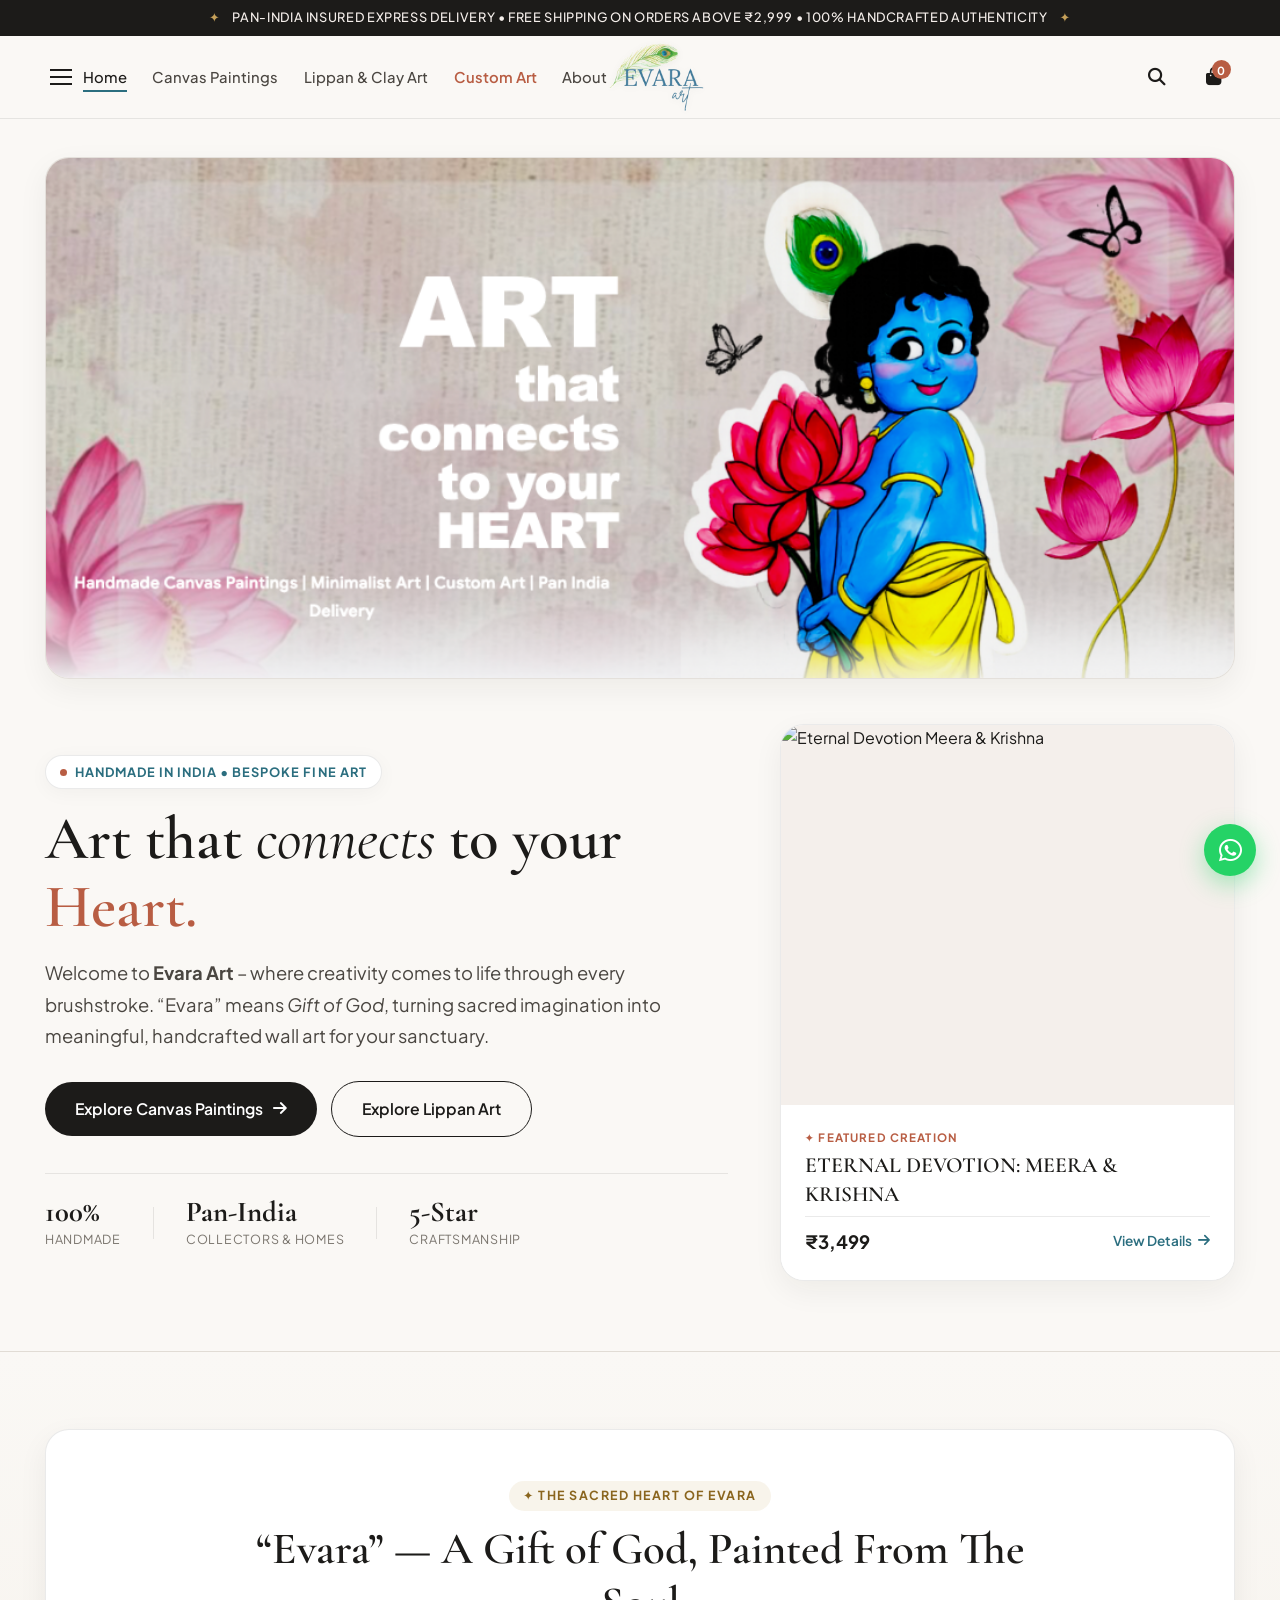
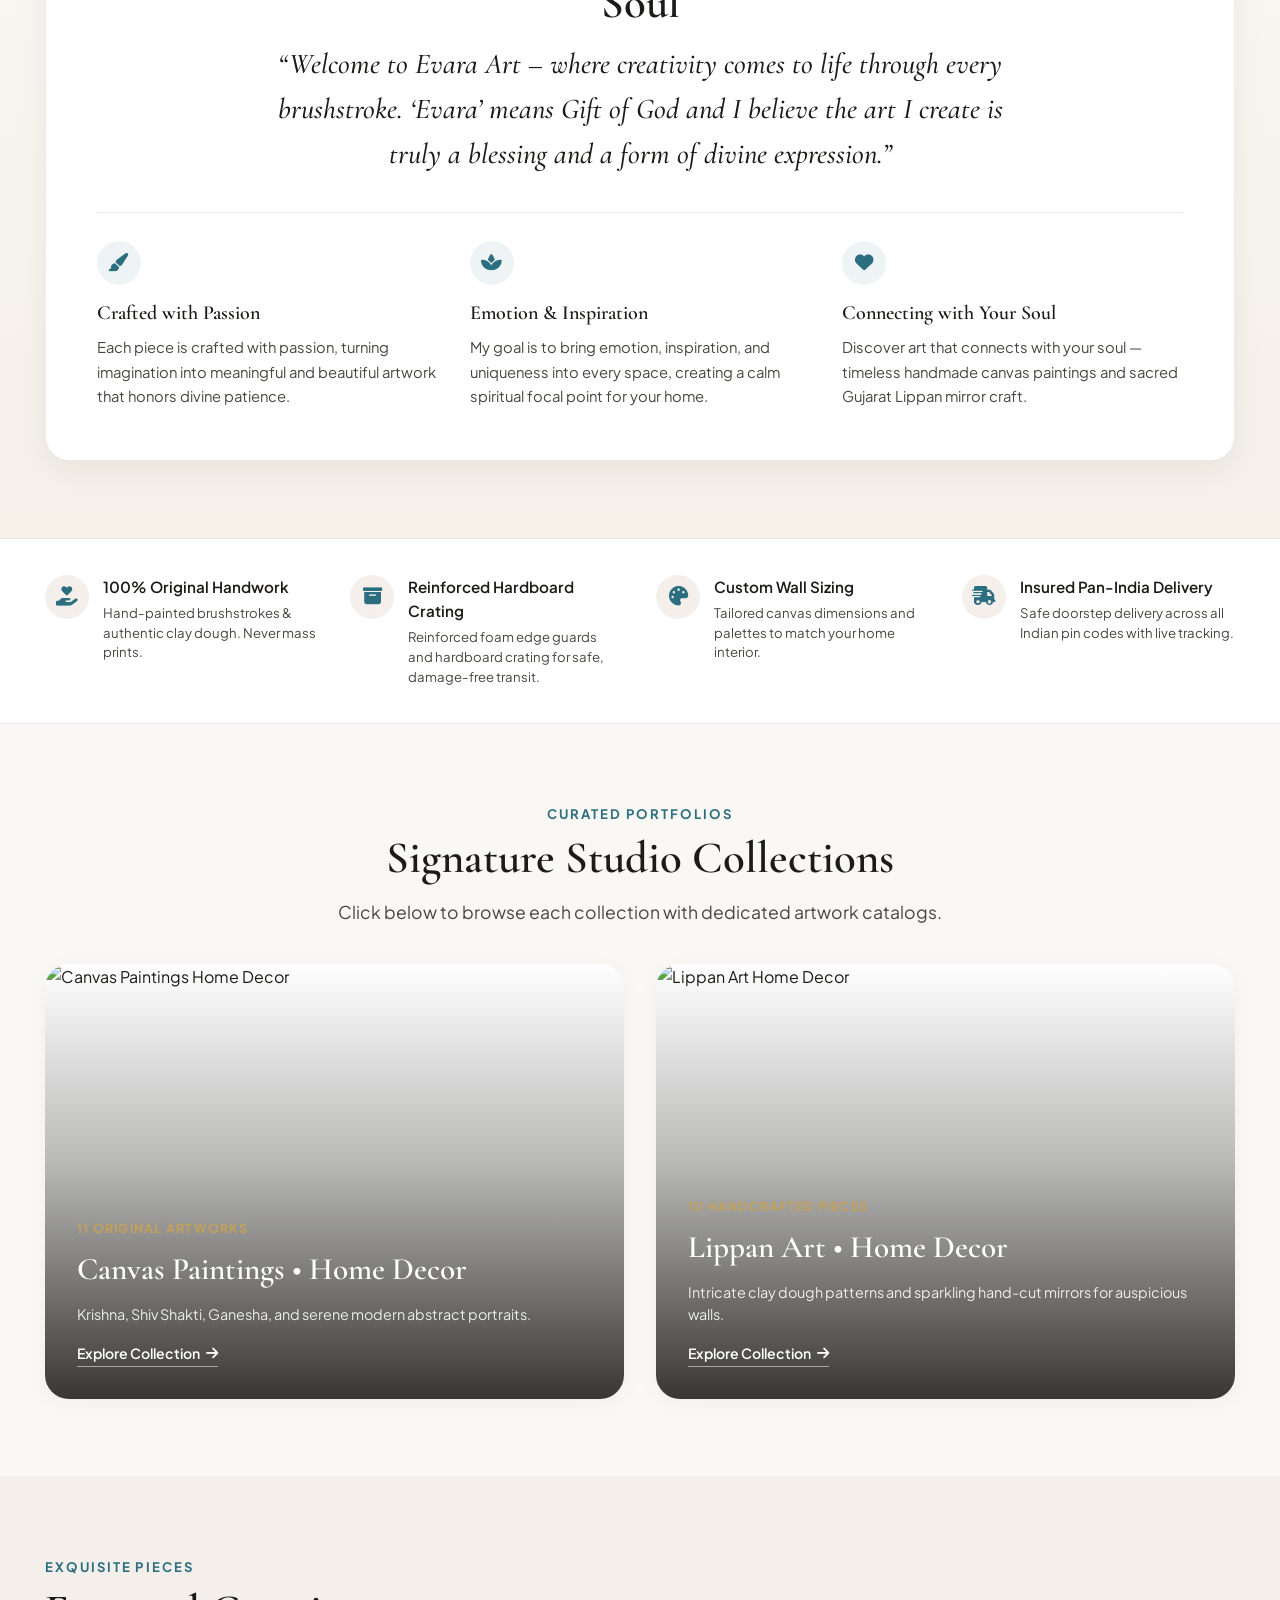
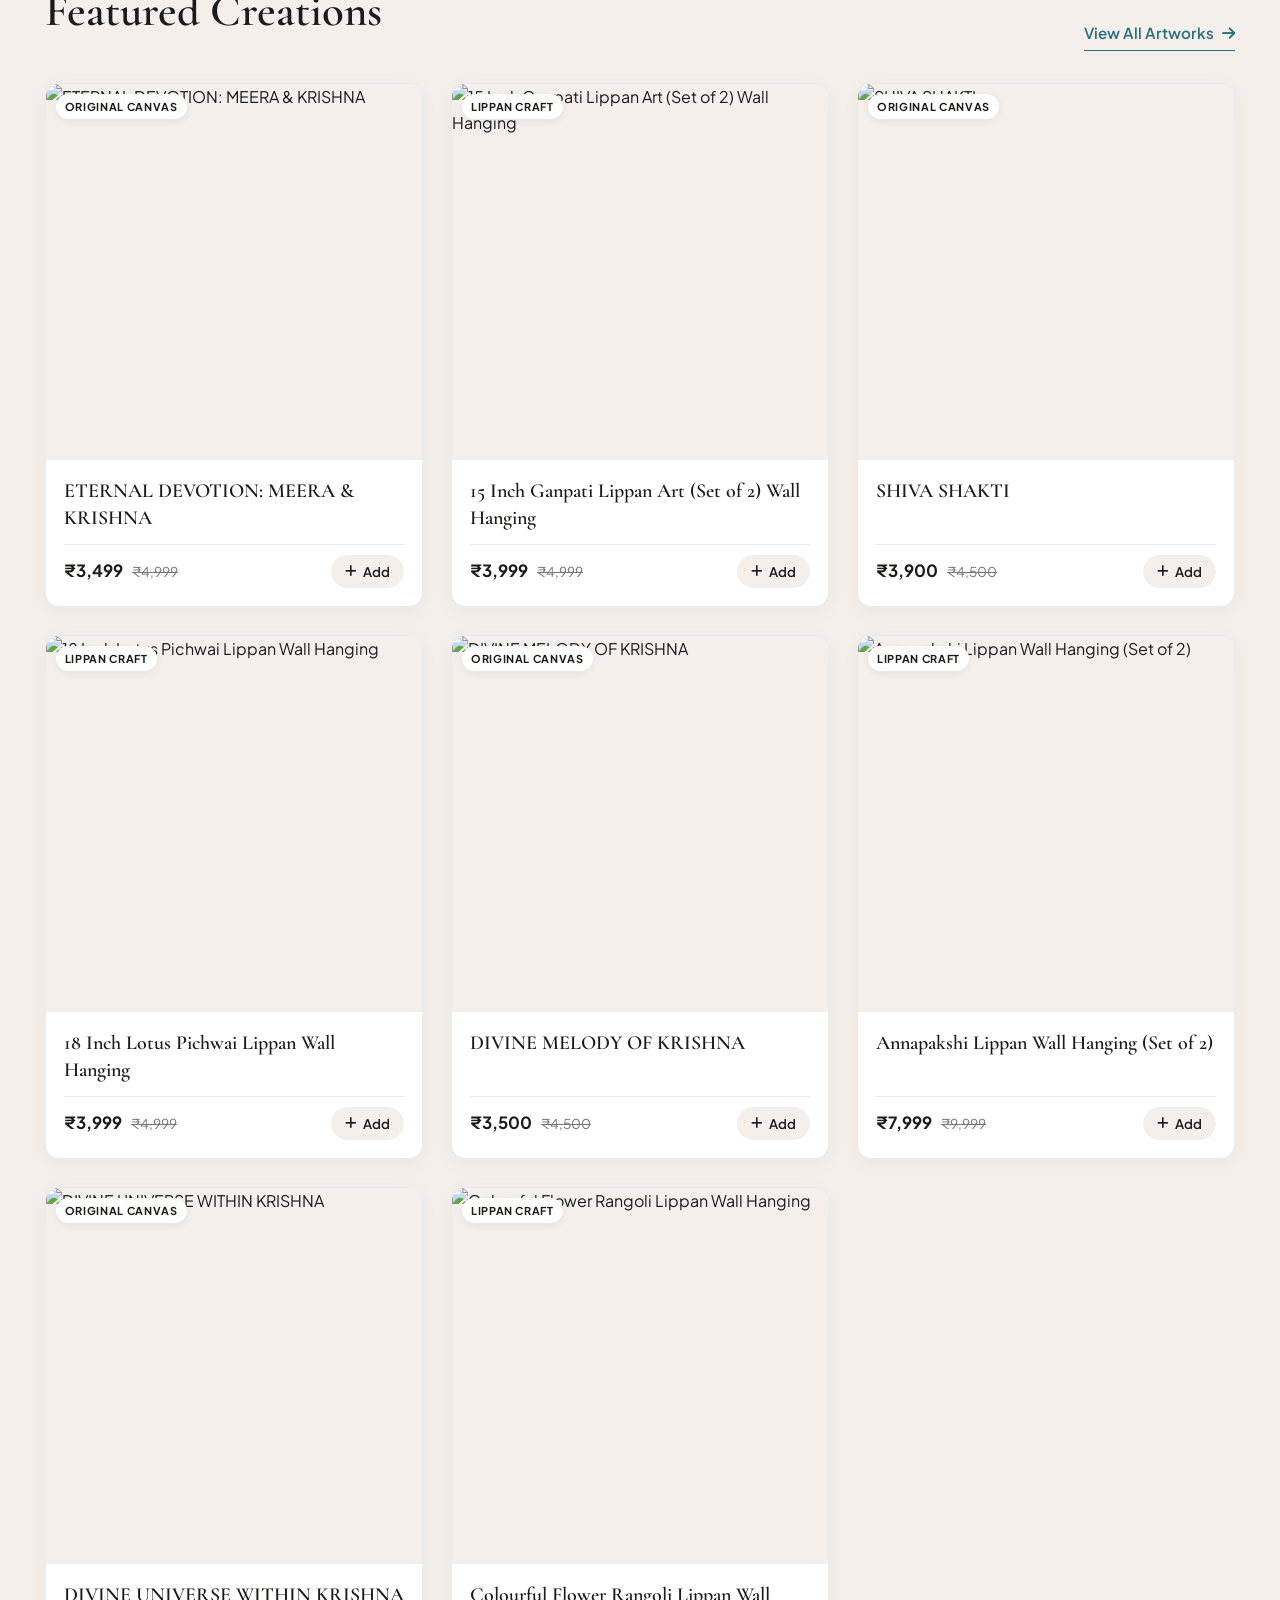
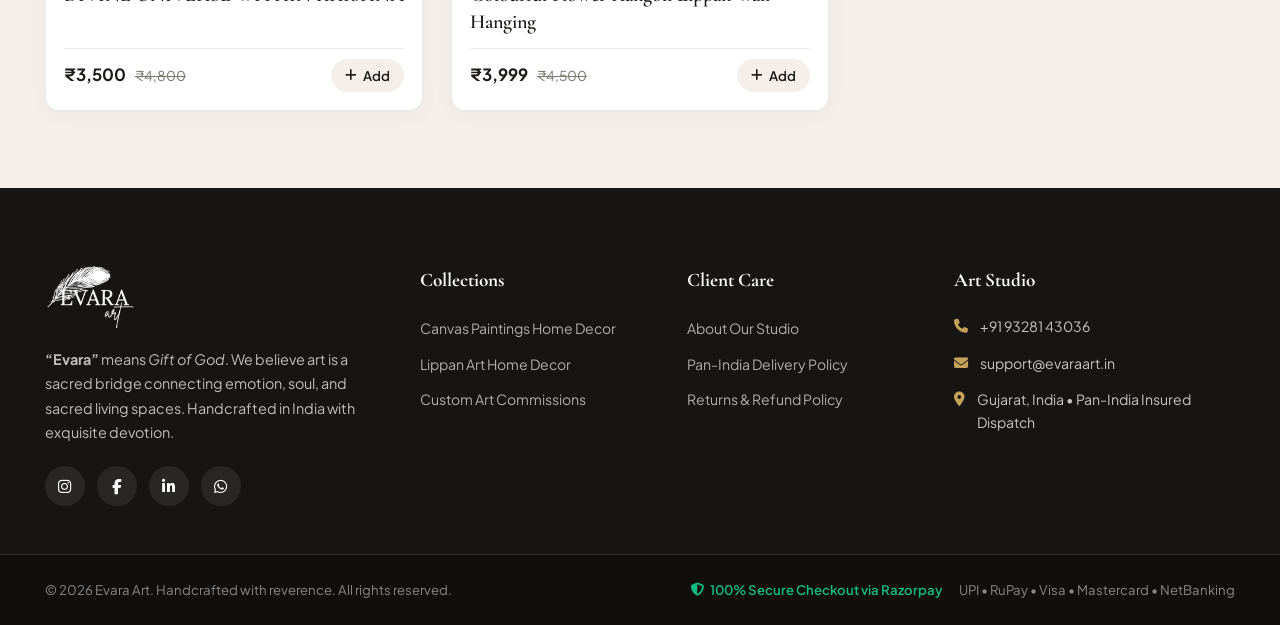
==== commit 7cdffd80: "Synchronize live GitHub Pages index.html with grid header, mobile crop (88%), accessibility skip-lin" ====
--- a/index.html
+++ b/index.html
@@ -294,9 +294,9 @@
 }
 
 .header-inner {
-	display: flex;
-	align-items: center;
-	justify-content: space-between;
+	display: grid;
+	grid-template-columns: 1fr auto 1fr;
+	align-items: center;
 	height: 82px;
 	position: relative;
 	width: 100%;
@@ -375,14 +375,12 @@
 
 /* Dead-Center Brand Logo (Desktop + Mobile) */
 .evara-brand {
-	position: absolute;
-	left: 50%;
-	top: 50%;
-	transform: translate(-50%, -50%);
 	display: flex;
 	align-items: center;
 	justify-content: center;
 	z-index: 10;
+	position: static;
+	transform: none;
 	pointer-events: auto;
 }
 
@@ -1837,7 +1835,7 @@
 		width: 100%;
 		height: 100%;
 		object-fit: cover;
-		object-position: 72% center;
+		object-position: 88% center;
 	}
 	.philosophy-decor-feather {
 		display: none !important;
@@ -1957,7 +1955,7 @@
 		width: 100%;
 		height: 100%;
 		object-fit: cover;
-		object-position: 72% center;
+		object-position: 88% center;
 	}
 	.hero-editorial-wrap {
 		margin-top: 18px;
@@ -2744,6 +2742,115 @@
 	background-color: var(--evara-terracotta-dark) !important;
 }
 
+
+
+/* ==========================================================================
+   CATEGORY CATALOG HEADER & LUXURY TOOLBAR STYLING
+   ========================================================================== */
+.category-header-banner {
+	padding: clamp(34px, 5.5vw, 56px) 0 28px;
+	background: linear-gradient(180deg, var(--evara-surface-muted) 0%, rgba(253, 251, 247, 0) 100%);
+	border-bottom: 1px solid var(--evara-border);
+	margin-bottom: 28px;
+}
+
+.category-header-banner .category-title {
+	font-size: clamp(2rem, 3.8vw, 2.75rem);
+	margin-bottom: 10px;
+	color: var(--evara-text-primary);
+}
+
+.catalog-toolbar,
+.filter-bar-flex {
+	display: flex;
+	align-items: center;
+	justify-content: space-between;
+	padding: 14px 22px;
+	background: #FFFFFF;
+	border: 1px solid var(--evara-border);
+	border-radius: var(--radius-md);
+	box-shadow: 0 2px 10px rgba(0, 0, 0, 0.03);
+	margin-bottom: 30px;
+}
+
+.catalog-count {
+	font-family: var(--font-sans);
+	font-size: 0.92rem;
+	font-weight: 600;
+	color: var(--evara-text-secondary);
+	display: inline-flex;
+	align-items: center;
+	gap: 10px;
+}
+
+.catalog-count::before {
+	content: '';
+	display: inline-block;
+	width: 8px;
+	height: 8px;
+	border-radius: 50%;
+	background: var(--evara-terracotta);
+}
+
+.catalog-sort-wrap {
+	display: inline-flex;
+	align-items: center;
+	gap: 12px;
+}
+
+.catalog-sort-label {
+	font-family: var(--font-sans);
+	font-size: 0.82rem;
+	font-weight: 600;
+	color: var(--evara-text-muted);
+	text-transform: uppercase;
+	letter-spacing: 0.05em;
+}
+
+.catalog-sort-select {
+	appearance: none;
+	-webkit-appearance: none;
+	-moz-appearance: none;
+	background: #FFFFFF url("data:image/svg+xml,%3Csvg xmlns='http://www.w3.org/2000/svg' width='12' height='12' fill='%236B5E55' viewBox='0 0 16 16'%3E%3Cpath d='M7.247 11.14 2.451 5.658C1.885 5.013 2.345 4 3.204 4h9.592a1 1 0 0 1 .753 1.659l-4.796 5.48a1 1 0 0 1-1.506 0z'/%3E%3C/svg%3E") no-repeat calc(100% - 14px) center;
+	border: 1.5px solid var(--evara-border);
+	border-radius: var(--radius-sm);
+	padding: 9px 38px 9px 14px;
+	font-family: var(--font-sans);
+	font-size: 0.86rem;
+	font-weight: 600;
+	color: var(--evara-text-primary);
+	cursor: pointer;
+	transition: all 0.2s ease;
+	outline: none;
+	min-width: 170px;
+}
+
+.catalog-sort-select:hover {
+	border-color: var(--evara-terracotta);
+}
+
+.catalog-sort-select:focus {
+	border-color: var(--evara-terracotta);
+	box-shadow: 0 0 0 3px rgba(184, 93, 67, 0.12);
+}
+
+.remove-cart-item {
+	background: none;
+	border: none;
+	padding: 0;
+	cursor: pointer;
+	font-size: 0.78rem;
+	color: var(--evara-text-muted);
+	text-decoration: none;
+	display: inline-flex;
+	align-items: center;
+	gap: 4px;
+	transition: color 0.2s ease;
+}
+
+.remove-cart-item:hover {
+	color: #DC2626;
+}
 
 /* ==========================================================================
    PRODUCT DETAIL PAGE STYLING (Editorial Luxury Fine Art)
@@ -3645,14 +3752,138 @@
 	.detail-title {
 		font-size: 1.85rem;
 	}
+	.category-header-banner {
+		padding: 24px 0 18px;
+		margin-bottom: 18px;
+	}
+	.catalog-toolbar,
+	.filter-bar-flex {
+		padding: 10px 14px;
+		margin-bottom: 20px;
+		flex-wrap: wrap;
+		gap: 10px;
+	}
+	.catalog-sort-label {
+		display: none;
+	}
+	.catalog-count {
+		font-size: 0.82rem;
+	}
+	.catalog-sort-select {
+		font-size: 0.8rem;
+		padding: 7px 30px 7px 10px;
+		min-width: 130px;
+		max-width: 100%;
+	}
+}
+
+/* ==========================================================================
+   ACCESSIBILITY & SCREEN-READER SKIP LINK
+   ========================================================================== */
+.screen-reader-text {
+	border: 0;
+	clip: rect(1px, 1px, 1px, 1px);
+	clip-path: inset(50%);
+	height: 1px;
+	margin: -1px;
+	overflow: hidden;
+	padding: 0;
+	position: absolute !important;
+	width: 1px;
+	word-wrap: normal !important;
+}
+.screen-reader-text:focus {
+	background-color: var(--evara-surface);
+	border-radius: var(--radius-sm);
+	box-shadow: 0 0 2px 2px rgba(0, 0, 0, 0.6);
+	clip: auto !important;
+	clip-path: none;
+	color: var(--evara-terracotta);
+	display: block;
+	font-size: 0.875rem;
+	font-weight: 700;
+	height: auto;
+	left: 8px;
+	line-height: normal;
+	padding: 14px 22px;
+	text-decoration: none;
+	top: 8px;
+	width: auto;
+	z-index: 100000;
+}
+
+/* Minimum 44px Accessible Tap Targets */
+.action-btn,
+.evara-mobile-toggle,
+.drawer-close-btn,
+.search-close-btn {
+	min-width: 44px;
+	min-height: 44px;
+	display: inline-flex;
+	align-items: center;
+	justify-content: center;
+}
+
+/* ==========================================================================
+   CART DRAWER VIEW DETAILS & CHECKOUT BUTTONS
+   ========================================================================== */
+.btn-checkout {
+	background: var(--evara-text-primary);
+	color: #FFFFFF !important;
+	padding: 14px 22px;
+	border-radius: var(--radius-md);
+	font-weight: 600;
+	display: flex;
+	align-items: center;
+	justify-content: space-between;
+	width: 100%;
+	transition: all 0.25s ease;
+	text-decoration: none;
+}
+.btn-checkout:hover {
+	background: var(--evara-terracotta);
+	transform: translateY(-1px);
+}
+
+.btn-secondary.btn-view-cart {
+	background: transparent;
+	color: var(--evara-text-primary) !important;
+	border: 1.5px solid var(--evara-border);
+	padding: 12px 20px;
+	border-radius: var(--radius-md);
+	text-align: center;
+	font-weight: 600;
+	font-size: 0.92rem;
+	width: 100%;
+	transition: all 0.2s ease;
+	display: inline-flex;
+	align-items: center;
+	justify-content: center;
+	text-decoration: none;
+}
+.btn-secondary.btn-view-cart:hover {
+	border-color: var(--evara-terracotta);
+	color: var(--evara-terracotta) !important;
+	background-color: rgba(184, 93, 67, 0.04);
+}
+
+.add-to-bag-btn.btn-out-of-stock {
+	background-color: #F3F4F6 !important;
+	color: #9CA3AF !important;
+	border-color: #E5E7EB !important;
+	cursor: not-allowed;
+	pointer-events: auto;
 }
 
 </style>
 </head>
 <body>
 
+	<!-- Accessible Skip to Content Link -->
+	<a class="screen-reader-text" href="#view-home">Skip to content</a>
+
 	<!-- Top Announcement Ribbon -->
-	<aside class="evara-announcement-bar">
+	<aside class="evara-announcement-bar" aria-label="Store Announcement">
 		<div class="evara-container">
 			<div class="announcement-content">
 				<span class="announcement-sparkle">✦</span>
@@ -3669,7 +3900,7 @@
 			
 			<!-- Left: Mobile Toggle or Desktop Nav -->
 			<div class="header-left">
-				<button class="evara-mobile-toggle" id="evara-menu-open" aria-label="Open Navigation Menu">
+				<button class="evara-mobile-toggle" id="evara-menu-open" aria-label="Open Navigation Menu" aria-expanded="false" aria-controls="evara-mobile-menu">
 					<span class="toggle-line"></span>
 					<span class="toggle-line"></span>
 					<span class="toggle-line"></span>
@@ -3689,7 +3920,7 @@
 			<!-- Center: Centered Brand Logo on Both Desktop & Mobile -->
 			<div class="evara-brand">
 				<a href="#home" class="brand-link nav-route" data-route="home" aria-label="Evara Art Home">
-					<img src="images/evara-logo.png" alt="Evara Art" class="brand-logo-img" id="site-logo-img" onerror="this.style.display='none'; document.getElementById('site-logo-fallback').style.display='flex';">
+					<img src="images/evara-logo.png" alt="Evara Art" class="brand-logo-img" id="site-logo-img" width="180" height="52" onerror="this.style.display='none'; document.getElementById('site-logo-fallback').style.display='flex';">
 					<div class="brand-fallback-mark" id="site-logo-fallback" style="display: none;">
 						<span class="brand-fallback-feather">✦</span>
 						<span class="brand-fallback-name">EVARA</span>
@@ -3700,10 +3931,10 @@
 
 			<!-- Right: Action Icons (Search, Bag) -->
 			<div class="evara-header-actions">
-				<button class="action-btn" id="evara-search-trigger" aria-label="Search Artworks">
+				<button class="action-btn" id="evara-search-trigger" aria-label="Search Artworks" aria-expanded="false" aria-controls="evara-search-modal">
 					<i class="fa-solid fa-magnifying-glass"></i>
 				</button>
-				<button class="action-btn cart-trigger" id="evara-cart-open" aria-label="View Cart">
+				<button class="action-btn cart-trigger" id="evara-cart-open" aria-label="View Cart" aria-expanded="false" aria-controls="evara-cart-drawer">
 					<span class="cart-icon-wrap">
 						<i class="fa-solid fa-bag-shopping"></i>
 						<span class="cart-count-badge" id="evara-cart-badge">0</span>
@@ -3770,7 +4001,10 @@
 				<div class="hero-banner-card">
 					<img src="images/hero-banner-krishna.png" 
 					     alt="Art that connects to your heart - Evara Art" 
-					     class="hero-banner-img">
+					     class="hero-banner-img"
+					     width="1024"
+					     height="448"
+					     fetchpriority="high">
 				</div>
 
 				<!-- Fluid Editorial Intro (Never overlaps or hides text) -->
@@ -3806,13 +4040,13 @@
 							</div>
 							<div class="stat-divider"></div>
 							<div class="stat-item">
-								<span class="stat-number">500+</span>
-								<span class="stat-label">Homes Adorned</span>
+								<span class="stat-number">Pan-India</span>
+								<span class="stat-label">Collectors & Homes</span>
 							</div>
 							<div class="stat-divider"></div>
 							<div class="stat-item">
-								<span class="stat-number">4.9 ★</span>
-								<span class="stat-label">Collector Love</span>
+								<span class="stat-number">5-Star</span>
+								<span class="stat-label">Craftsmanship</span>
 							</div>
 						</div>
 					</div>
@@ -3884,8 +4118,8 @@
 				<div class="trust-item">
 					<div class="trust-icon"><i class="fa-solid fa-box-archive"></i></div>
 					<div class="trust-text">
-						<h4>Armored Wooden Packing</h4>
-						<p>Reinforced foam edge guards and hardboard crating for 0% transit damage.</p>
+						<h4>Reinforced Hardboard Crating</h4>
+						<p>Reinforced foam edge guards and hardboard crating for safe, damage-free transit.</p>
 					</div>
 				</div>
 				<div class="trust-item">
@@ -3991,10 +4225,11 @@
 		</div>
 
 		<div class="evara-container" style="padding-bottom: 90px;">
-			<div class="filter-bar-flex">
+			<div class="catalog-toolbar">
 				<span class="catalog-count" id="canvas-count">Showing 11 Artworks</span>
-				<div style="display: flex; gap: 12px;">
-					<select id="canvas-sort" class="pill-btn" onchange="sortCategory('Canvas Paintings', this.value)">
+				<div class="catalog-sort-wrap">
+					<label for="canvas-sort" class="catalog-sort-label">Sort By:</label>
+					<select id="canvas-sort" class="catalog-sort-select" onchange="sortCategory('Canvas Paintings', this.value)">
 						<option value="featured">Featured First</option>
 						<option value="price-low">Price: Low to High</option>
 						<option value="price-high">Price: High to Low</option>
@@ -4026,10 +4261,11 @@
 		</div>
 
 		<div class="evara-container" style="padding-bottom: 90px;">
-			<div class="filter-bar-flex">
+			<div class="catalog-toolbar">
 				<span class="catalog-count" id="lippan-count">Showing 10 Artworks</span>
-				<div style="display: flex; gap: 12px;">
-					<select id="lippan-sort" class="pill-btn" onchange="sortCategory('Lippan & Clay Art', this.value)">
+				<div class="catalog-sort-wrap">
+					<label for="lippan-sort" class="catalog-sort-label">Sort By:</label>
+					<select id="lippan-sort" class="catalog-sort-select" onchange="sortCategory('Lippan & Clay Art', this.value)">
 						<option value="featured">Featured First</option>
 						<option value="price-low">Price: Low to High</option>
 						<option value="price-high">Price: High to Low</option>
@@ -4059,7 +4295,7 @@
 					<a href="#" id="detail-category-link" class="nav-route">Category</a> &rsaquo; 
 					<span id="detail-breadcrumb-title">Artwork Title</span>
 				</div>
-				<a href="javascript:history.back()" class="back-nav-pill">
+				<a href="#" class="back-nav-pill" onclick="if(window.history.length > 1){window.history.back();}else{window.location.hash='#canvas-paintings';} return false;">
 					<i class="fa-solid fa-arrow-left"></i> Back to Gallery
 				</a>
 			</div>
@@ -4145,19 +4381,19 @@
 							<span class="option-label-hint">Standard &bull; Ready to Hang</span>
 						</div>
 						<div class="pill-options" id="size-options">
-							<button class="pill-btn active" onclick="selectSize(this, 0, '12" × 18" (Standard)')">
+							<button class="pill-btn active" onclick="selectSize(this, 0, '12x18 Inch (Standard)')">
 								<span>12" &times; 18"</span>
 								<span class="pill-sub">Standard Format</span>
 							</button>
-							<button class="pill-btn" onclick="selectSize(this, 600, '18" × 24" (Most Popular)')">
+							<button class="pill-btn" onclick="selectSize(this, 600, '18x24 Inch (Most Popular)')">
 								<span>18" &times; 24"</span>
 								<span class="pill-sub">+&#8377;600 &bull; Popular</span>
 							</button>
-							<button class="pill-btn" onclick="selectSize(this, 1400, '24" × 36" (Statement Wall)')">
+							<button class="pill-btn" onclick="selectSize(this, 1400, '24x36 Inch (Statement Wall)')">
 								<span>24" &times; 36"</span>
 								<span class="pill-sub">+&#8377;1,400 &bull; Statement</span>
 							</button>
-							<button class="pill-btn" onclick="selectSize(this, 2400, '30" × 45" (Grand Sanctuary)')">
+							<button class="pill-btn" onclick="selectSize(this, 2400, '30x45 Inch (Grand Sanctuary)')">
 								<span>30" &times; 45"</span>
 								<span class="pill-sub">+&#8377;2,400 &bull; Grand</span>
 							</button>
@@ -4240,7 +4476,7 @@
 								<i class="fa-solid fa-chevron-down"></i>
 							</button>
 							<div class="accordion-body">
-								Each creation comes with an authentic Certificate of Authenticity signed by lead artist Shraddha Padhiyar, noting artwork completion date, serial number, and medium dedication.
+								Each creation comes with an authentic Certificate of Authenticity signed by lead artist Shraddha Parmar, noting artwork completion date, serial number, and medium dedication.
 							</div>
 						</div>
 						<div class="accordion-item">
@@ -4474,12 +4710,12 @@
 					Art Created as a Form of Divine Prayer
 				</h2>
 				<p style="font-size: 0.95rem; line-height: 1.75; color: var(--evara-text-secondary); margin-bottom: 16px;">
-					Welcome to <strong>Evara Art</strong>. The word <em>&ldquo;Evara&rdquo;</em> is an ancient derivation signifying <strong>Gift of God</strong>. To lead artist Shraddha Padhiyar, painting is never an assembly line or an automated process. It is a quiet meditation, a form of spiritual communion where sacred imagination is transformed into tangible, textured wall art for your home sanctuary.
+					Welcome to <strong>Evara Art</strong>. The word <em>&ldquo;Evara&rdquo;</em> is an ancient derivation signifying <strong>Gift of God</strong>. To lead artist Shraddha Parmar, painting is never an assembly line or an automated process. It is a quiet meditation, a form of spiritual communion where sacred imagination is transformed into tangible, textured wall art for your home sanctuary.
 				</p>
 				<blockquote class="about-quote-lead">
 					&ldquo;Welcome to Evara Art – where creativity comes to life through every brushstroke. &lsquo;Evara&rsquo; means Gift of God and I believe the art I create is truly a blessing and a form of divine expression. Each piece is crafted with passion, turning imagination into meaningful and beautiful artwork that honors divine patience.&rdquo;
 					<footer style="margin-top: 10px; font-size: 0.88rem; font-style: normal; font-weight: 700; color: var(--evara-text-primary);">
-						&mdash; Shraddha Padhiyar, Founder &amp; Lead Artist
+						&mdash; Shraddha Parmar, Founder &amp; Lead Artist
 					</footer>
 				</blockquote>
 				<p style="font-size: 0.95rem; line-height: 1.75; color: var(--evara-text-secondary);">
@@ -4708,7 +4944,7 @@
 						<span>Order Total:</span>
 						<span id="checkout-total-val">&#8377;0.00</span>
 					</div>
-					<div style="font-size: 0.8rem; color: #10B981;"><i class="fa-solid fa-shield-check"></i> Supported via Razorpay: UPI, GPay, PhonePe, Cards, NetBanking</div>
+					<div style="font-size: 0.8rem; color: #10B981;"><i class="fa-solid fa-shield-halved"></i> Supported via Razorpay: UPI, GPay, PhonePe, Cards, NetBanking</div>
 				</div>
 
 				<button type="submit" class="evara-btn btn-primary" style="width: 100%; padding: 14px;">
@@ -5045,7 +5281,21 @@
 			
 			if (hash.startsWith('product/')) {
 				const slug = hash.replace('product/', '');
-				const prod = products.find(p => p.slug === slug);
+				const slugAliases = {
+					'divine-melody-krishna-meera-canvas-painting': 'eternal-devotion-meera-krishna',
+					'divine-union-shiv-shakti-canvas-painting': 'shiva-shakti',
+					'eternal-love-radha-krishna-canvas-painting': 'lotus-embrace-of-divine-love',
+					'cosmic-harmony-krishna-shiva-universe-canvas-art': 'divine-universe-within-krishna',
+					'sacred-serenity-shiva-parvati-love-canvas-art': 'eternal-blossom-of-divine-union',
+					'crimson-bloom-modern-portrait-canvas-art': 'crimson-grace',
+					'metamorphosis-abstract-butterfly-portrait-canvas-art': 'floral-illusion'
+				};
+				const targetSlug = slugAliases[slug] || slug;
+				let prod = products.find(p => p.slug === targetSlug);
+				if (!prod) {
+					// Fallback: match by partial slug or id
+					prod = products.find(p => slug.includes(p.slug) || p.slug.includes(slug));
+				}
 				if (prod) {
 					renderProductDetail(prod);
 					showView('product-detail');
@@ -5058,10 +5308,10 @@
 			const stickyBar = document.getElementById('sticky-mobile-buy-bar');
 			if (stickyBar) stickyBar.style.display = 'none';
 
-			if (hash === 'canvas-paintings') {
+			if (hash === 'canvas-paintings' || hash === 'canvas-paintings-home-decor') {
 				renderCategoryGrid('Canvas Paintings', 'canvas-gallery-grid');
 				showView('canvas-paintings');
-			} else if (hash === 'lippan-art') {
+			} else if (hash === 'lippan-art' || hash === 'lippan-art-home-decor') {
 				renderCategoryGrid('Lippan & Clay Art', 'lippan-gallery-grid');
 				showView('lippan-art');
 			} else if (hash === 'custom-art') {
@@ -5166,9 +5416,10 @@
 
 			document.getElementById('detail-breadcrumb-title').innerText = prod.title;
 			const catLink = document.getElementById('detail-category-link');
+			const targetCatRoute = prod.category === 'Lippan & Clay Art' ? 'lippan-art' : 'canvas-paintings';
 			catLink.innerText = prod.category;
-			catLink.href = '#' + prod.category_slug;
-			catLink.setAttribute('data-route', prod.category_slug);
+			catLink.href = '#' + targetCatRoute;
+			catLink.setAttribute('data-route', targetCatRoute);
 
 			document.getElementById('detail-title').innerText = prod.title;
 			document.getElementById('detail-desc').innerText = prod.desc || "Hand-painted original acrylic painting on heavy-weave primed canvas. Features luminous divine colors, durable texture impasto, and protective satin varnish.";
@@ -5500,7 +5751,7 @@
 							<div class="item-price">&#8377;${item.finalPrice.toLocaleString('en-IN')}</div>
 							<div class="item-qty-row">
 								<span class="qty-pill">Qty: ${item.qty}</span>
-								<a href="#" class="remove-cart-item" onclick="removeCartItem(${idx})"><i class="fa-regular fa-trash-can"></i> Remove</a>
+								<button type="button" class="remove-cart-item" onclick="event.preventDefault(); removeCartItem(${idx})"><i class="fa-regular fa-trash-can"></i> Remove</button>
 							</div>
 						</div>
 					</li>
@@ -5622,11 +5873,37 @@
 			renderCart();
 		}
 
-		function handleCommissionSubmit(e) {
-			e.preventDefault();
-			showToast('✓ Custom Commission request received! Shraddha will message you on WhatsApp shortly.');
-			e.target.reset();
-		}
+		// Pincode Enter Key Listener
+		document.getElementById('pincode-input')?.addEventListener('keydown', (e) => {
+			if (e.key === 'Enter') {
+				e.preventDefault();
+				checkPincode();
+			}
+		});
+
+		// Expose all interactive functions to window scope for seamless inline handler execution
+		window.closeSearch = closeSearch;
+		window.closeMobile = closeMobile;
+		window.closeCheckoutModal = closeCheckoutModal;
+		window.openCheckoutModal = openCheckoutModal;
+		window.openCart = openCart;
+		window.closeCart = closeCart;
+		window.removeCartItem = removeCartItem;
+		window.checkPincode = checkPincode;
+		window.selectSize = selectSize;
+		window.selectFrame = selectFrame;
+		window.selectThumbnail = selectThumbnail;
+		window.selectWallColor = selectWallColor;
+		window.toggleRoomView = toggleRoomView;
+		window.toggleAccordion = toggleAccordion;
+		window.sortCategory = sortCategory;
+		window.navigateToProduct = navigateToProduct;
+		window.addToCart = addToCart;
+		window.addCurrentProductToBag = addCurrentProductToBag;
+		window.changeQty = changeQty;
+		window.openCustomWhatsApp = openCustomWhatsApp;
+		window.handleCommissionSubmit = handleCommissionSubmit;
+		window.handleOrderComplete = handleOrderComplete;
 	</script>
 </body>
 </html>
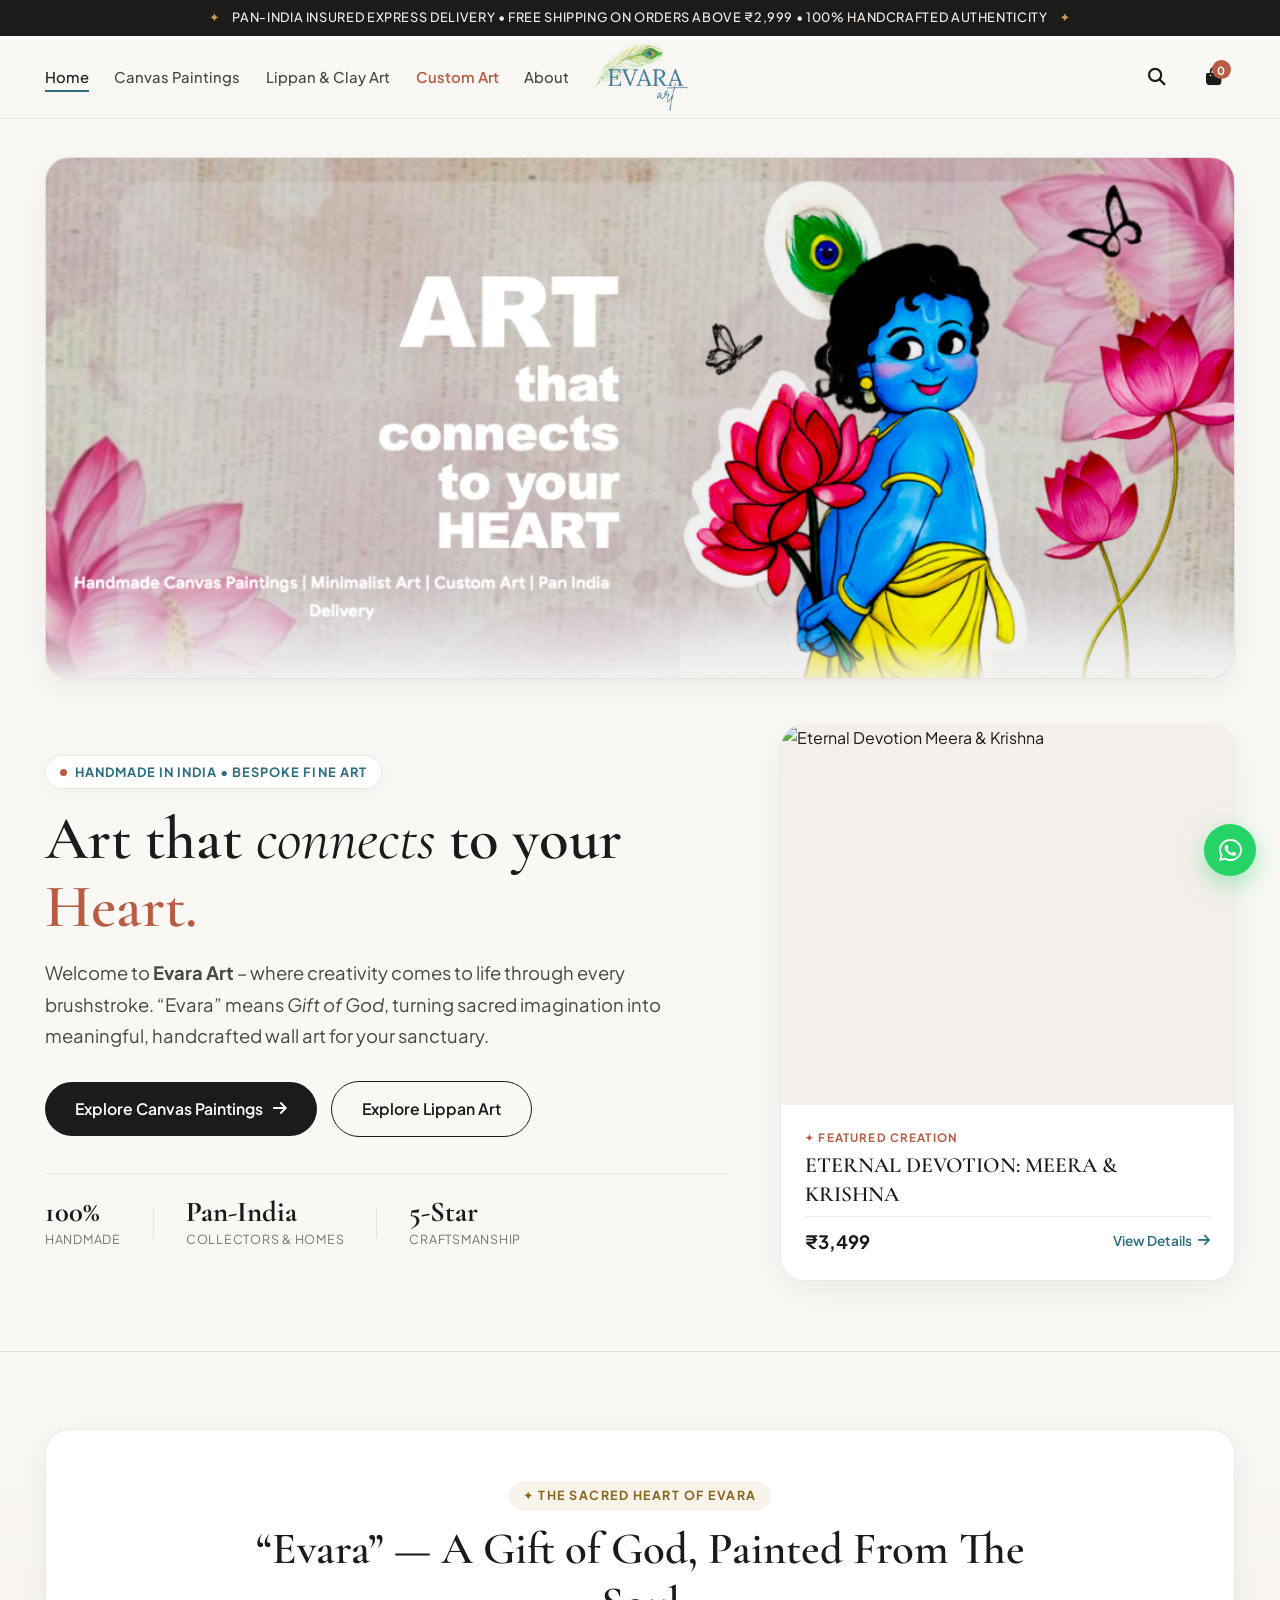
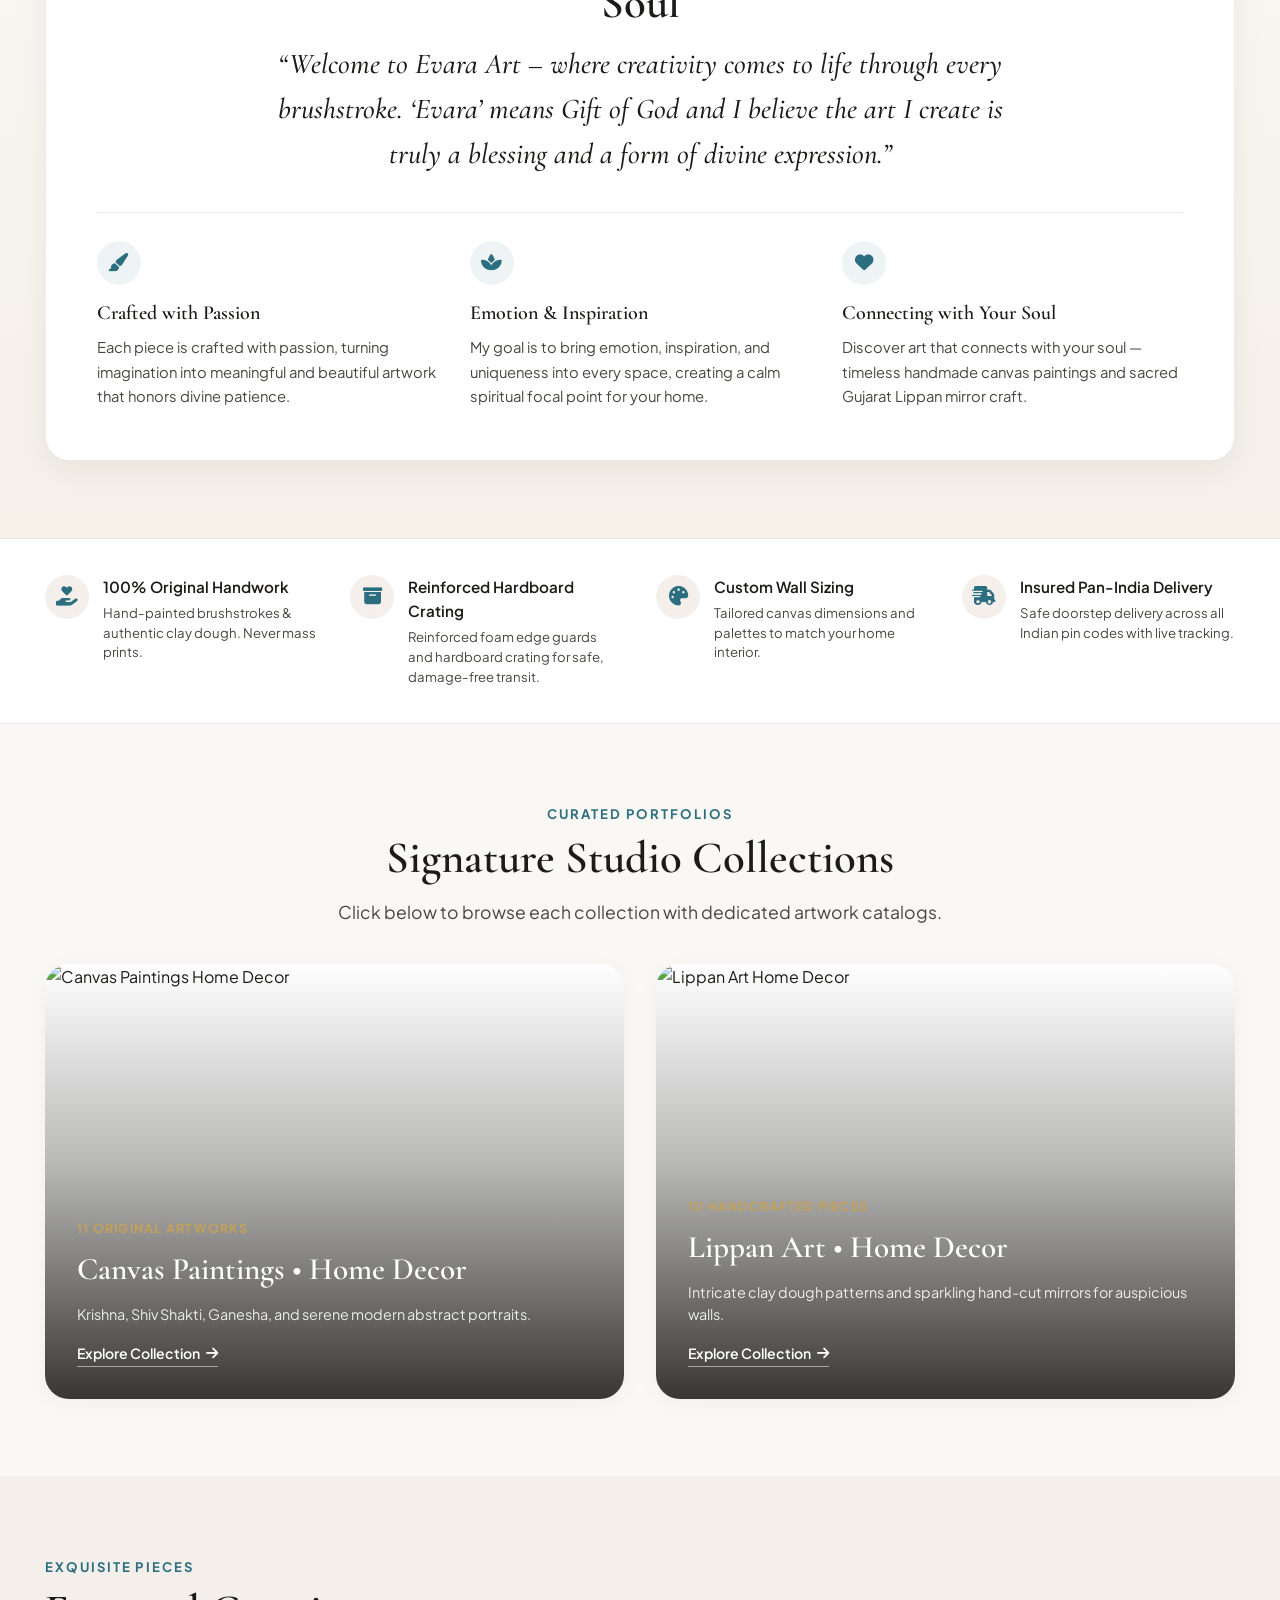
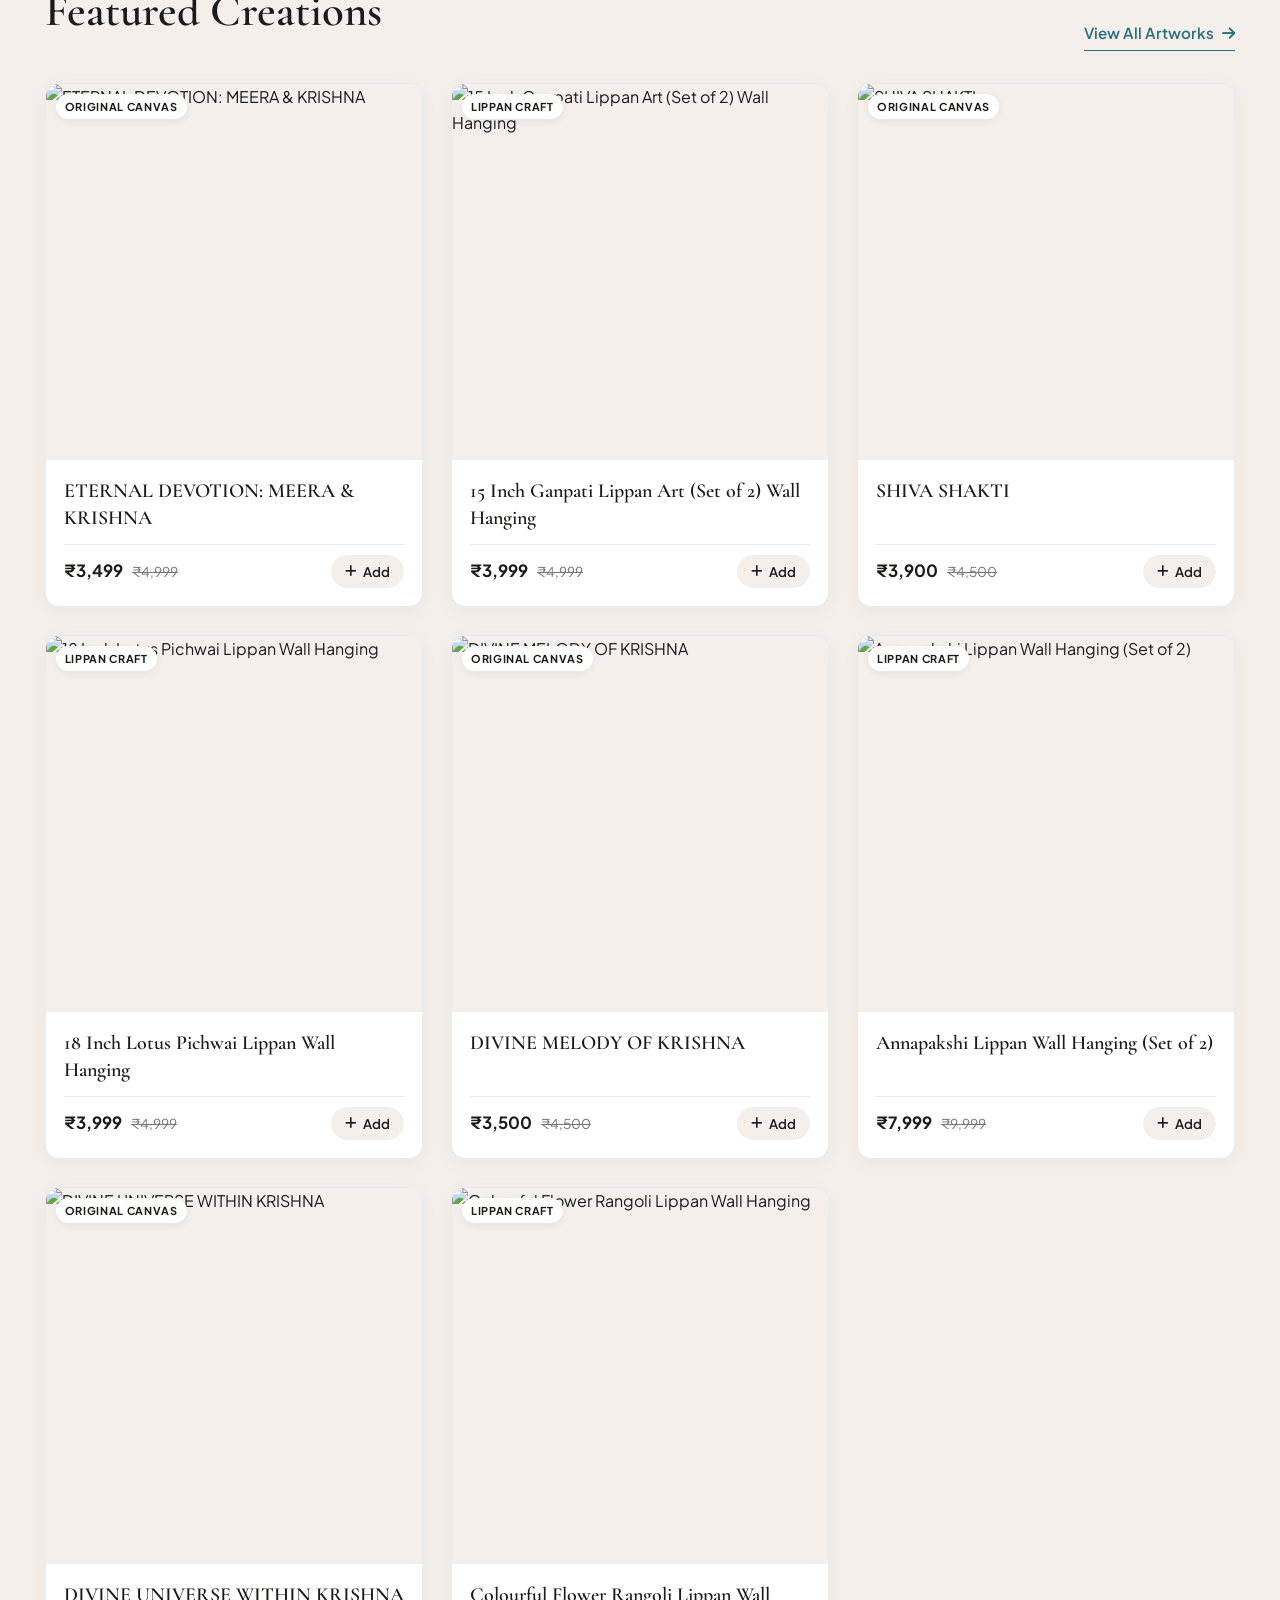
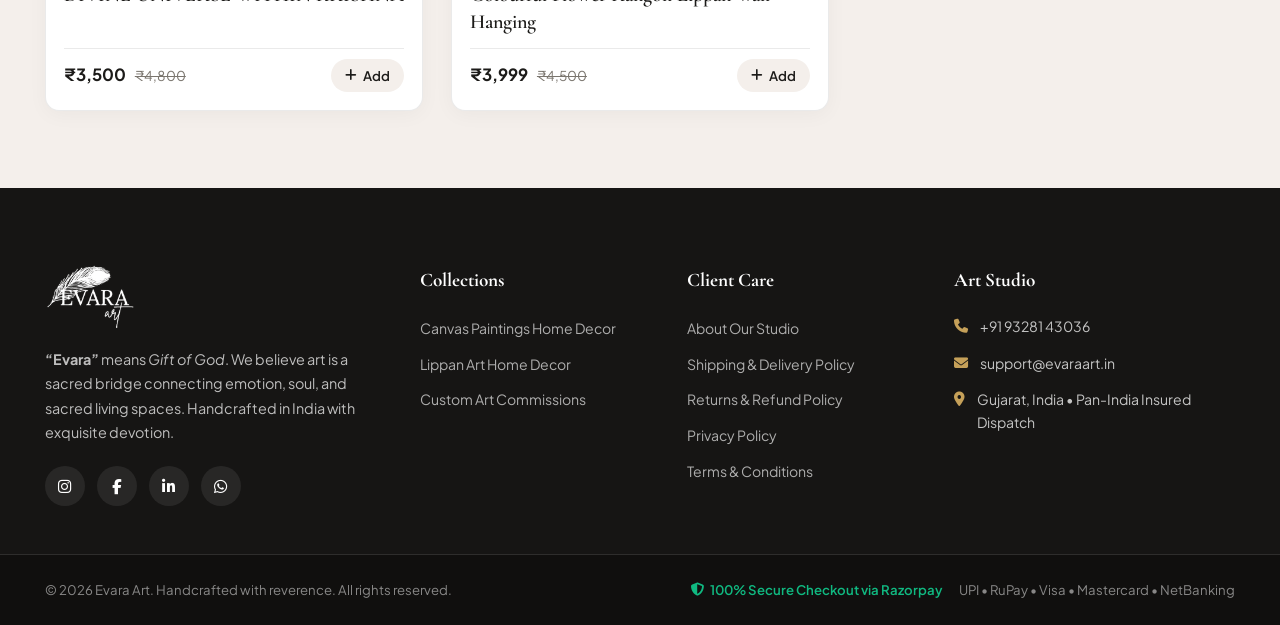
==== commit 9dc038c0: "Fix desktop hamburger menu visibility and create dedicated shipping, returns/refund, privacy, and te" ====
--- a/index.html
+++ b/index.html
@@ -3814,7 +3814,6 @@
 
 /* Minimum 44px Accessible Tap Targets */
 .action-btn,
-.evara-mobile-toggle,
 .drawer-close-btn,
 .search-close-btn {
 	min-width: 44px;
@@ -3822,6 +3821,23 @@
 	display: inline-flex;
 	align-items: center;
 	justify-content: center;
+}
+
+.evara-mobile-toggle {
+	min-width: 44px;
+	min-height: 44px;
+	display: none;
+	align-items: center;
+	justify-content: center;
+}
+
+@media (max-width: 1024px) {
+	.evara-mobile-toggle {
+		display: inline-flex !important;
+	}
+	.evara-desktop-nav {
+		display: none !important;
+	}
 }
 
 /* ==========================================================================
@@ -3873,6 +3889,105 @@
 	border-color: #E5E7EB !important;
 	cursor: not-allowed;
 	pointer-events: auto;
+}
+
+/* ==========================================================================
+   POLICY & LEGAL PAGES STYLING (Editorial Luxury Layout)
+   ========================================================================== */
+.policy-page-header {
+	padding: clamp(36px, 6vw, 64px) 0 28px;
+	background: linear-gradient(180deg, var(--evara-surface-muted) 0%, rgba(253, 251, 247, 0) 100%);
+	border-bottom: 1px solid var(--evara-border);
+	margin-bottom: 32px;
+}
+.policy-container {
+	max-width: 900px;
+	margin: 0 auto;
+	padding: 10px 20px 80px;
+}
+.policy-card {
+	background: #FFFFFF;
+	border: 1px solid var(--evara-border);
+	border-radius: var(--radius-md);
+	padding: clamp(28px, 5vw, 48px);
+	box-shadow: 0 4px 20px rgba(0, 0, 0, 0.03);
+	margin-bottom: 36px;
+}
+.policy-section {
+	margin-bottom: 32px;
+	padding-bottom: 28px;
+	border-bottom: 1px solid var(--evara-surface-muted);
+}
+.policy-section:last-child {
+	margin-bottom: 0;
+	padding-bottom: 0;
+	border-bottom: none;
+}
+.policy-section h2 {
+	font-family: var(--font-serif);
+	font-size: clamp(1.4rem, 2.4vw, 1.85rem);
+	color: var(--evara-text-primary);
+	margin-bottom: 14px;
+	display: flex;
+	align-items: center;
+	gap: 10px;
+}
+.policy-section p,
+.policy-section li {
+	font-family: var(--font-sans);
+	font-size: 0.98rem;
+	line-height: 1.8;
+	color: var(--evara-text-secondary);
+}
+.policy-section ul,
+.policy-section ol {
+	padding-left: 20px;
+	margin: 14px 0;
+}
+.policy-section li {
+	margin-bottom: 8px;
+}
+.policy-highlight-box {
+	background: linear-gradient(135deg, #FFFDF9 0%, #F5EFEB 100%);
+	border: 1px solid rgba(184, 93, 67, 0.25);
+	border-radius: var(--radius-sm);
+	padding: 20px 24px;
+	margin: 20px 0;
+}
+.policy-highlight-box strong {
+	color: var(--evara-terracotta);
+}
+.policy-table-wrap {
+	overflow-x: auto;
+	margin: 20px 0;
+}
+.policy-table {
+	width: 100%;
+	border-collapse: collapse;
+	text-align: left;
+	font-size: 0.92rem;
+}
+.policy-table th,
+.policy-table td {
+	padding: 12px 16px;
+	border: 1px solid var(--evara-border);
+}
+.policy-table th {
+	background-color: var(--evara-surface-muted);
+	font-weight: 600;
+	color: var(--evara-text-primary);
+	font-family: var(--font-sans);
+}
+.policy-table td {
+	color: var(--evara-text-secondary);
+}
+.policy-contact-box {
+	background: var(--evara-surface);
+	border: 1px dashed var(--evara-terracotta);
+	border-radius: var(--radius-md);
+	padding: 24px;
+	text-align: center;
+	margin-top: 30px;
 }
 
 </style>
@@ -4870,6 +4985,268 @@
 	</div>
 
 
+	<!-- =========================================================================
+	     VIEW 7: SHIPPING & DELIVERY POLICY
+	     ========================================================================= -->
+	<div id="view-shipping-policy" class="view-page">
+		<div class="policy-page-header">
+			<div class="evara-container text-center">
+				<div class="evara-breadcrumbs" style="margin-bottom: 12px;">
+					<a href="#home" class="nav-route" data-route="home">Home</a> &rsaquo; <span>Shipping &amp; Delivery Policy</span>
+				</div>
+				<span class="sub-heading">✦ Safe, Armored Transit Pan-India</span>
+				<h1 class="page-title">Pan-India Shipping &amp; Delivery Policy</h1>
+				<p class="page-desc">Every original painting and Lippan artwork is hand-crated with care to guarantee pristine, damage-free arrival at your doorstep.</p>
+			</div>
+		</div>
+
+		<div class="policy-container">
+			<div class="policy-card">
+				
+				<div class="policy-section">
+					<h2><i class="fa-solid fa-truck-fast" style="color: var(--evara-terracotta);"></i> 1. Insured Delivery &amp; Shipping Charges</h2>
+					<p>We provide fully insured express doorstep delivery across all serviceable postal PIN codes in India through top-tier courier networks including Blue Dart, Delhivery, DTDC, and Xpressbees.</p>
+					
+					<div class="policy-highlight-box">
+						<strong>✦ Free Shipping Threshold:</strong> All domestic orders with a cart subtotal of <strong>₹2,999 and above qualify for 100% Free Pan-India Delivery</strong>. For orders below ₹2,999, a flat insured shipping fee of ₹150 is applied at checkout.
+					</div>
+				</div>
+
+				<div class="policy-section">
+					<h2><i class="fa-solid fa-clock" style="color: var(--evara-terracotta);"></i> 2. Studio Processing &amp; Dispatch Timelines</h2>
+					<p>Because Evara Art creates genuine handcrafted originals rather than automated mass prints, every artwork undergoes careful final curing, moisture-seal varnishing, and structural inspection before dispatch:</p>
+					
+					<div class="policy-table-wrap">
+						<table class="policy-table">
+							<thead>
+								<tr>
+									<th>Artwork Category</th>
+									<th>Studio Handcraft &amp; Preparation</th>
+									<th>Transit Time (Post-Dispatch)</th>
+								</tr>
+							</thead>
+							<tbody>
+								<tr>
+									<td><strong>Ready-to-Ship Canvas Paintings</strong></td>
+									<td>2 &ndash; 4 Business Days (Varnish &amp; Quality Check)</td>
+									<td>3 &ndash; 6 Business Days</td>
+								</tr>
+								<tr>
+									<td><strong>Handcrafted Lippan Mirror Art</strong></td>
+									<td>3 &ndash; 5 Business Days (Clay Curing &amp; Mirror Inspection)</td>
+									<td>4 &ndash; 7 Business Days</td>
+								</tr>
+								<tr>
+									<td><strong>Bespoke Custom Commissions</strong></td>
+									<td>7 &ndash; 14 Business Days (Collaborative Painting &amp; Drying)</td>
+									<td>3 &ndash; 6 Business Days</td>
+								</tr>
+							</tbody>
+						</table>
+					</div>
+					<p style="font-size: 0.88rem; color: var(--evara-text-muted);">*Business days exclude Sundays and Indian National Holidays. Severe weather conditions or regional transport restrictions may occasionally extend courier transit windows.</p>
+				</div>
+
+				<div class="policy-section">
+					<h2><i class="fa-solid fa-box-archive" style="color: var(--evara-terracotta);"></i> 3. Armored Wooden Crating Standard</h2>
+					<p>We understand that delicate canvas duck fabric and hand-cut Lippan mirrors require exceptional structural reinforcement. Every package is packed using our 4-tier packaging protocol:</p>
+					<ul>
+						<li><strong>Layer 1 &ndash; Anti-Moisture Barrier:</strong> Archival glassine wrap and dust-proof protective plastic sheathing.</li>
+						<li><strong>Layer 2 &ndash; Impact Air-Cushion:</strong> Triple-layer 10mm shock-absorbent air bubble wrap.</li>
+						<li><strong>Layer 3 &ndash; Reinforced Corner Guards:</strong> High-density rigid foam caps on all 4 corners to shield against drops.</li>
+						<li><strong>Layer 4 &ndash; Rigid Wooden Hardboard Outer Crating:</strong> Solid composite hardboard sandwiching the artwork with tamper-evident security strapping.</li>
+					</ul>
+				</div>
+
+				<div class="policy-section">
+					<h2><i class="fa-solid fa-location-dot" style="color: var(--evara-terracotta);"></i> 4. Live Tracking &amp; Delivery Updates</h2>
+					<p>The moment your artwork is handed over to our insured logistics partner, you will receive an automatic dispatch notification with a direct tracking link via <strong>WhatsApp and SMS</strong>. You can follow your parcel’s live movement directly to your doorstep.</p>
+				</div>
+
+				<div class="policy-contact-box">
+					<h3 style="font-family: var(--font-serif); font-size: 1.4rem; margin-bottom: 8px;">Need Express or Urgent Dispatch?</h3>
+					<p style="font-size: 0.92rem; color: var(--evara-text-secondary); margin-bottom: 16px;">Celebrating a housewarming, anniversary, or pooja? Connect with artist Shraddha on WhatsApp for priority expedited dispatch.</p>
+					<a href="https://wa.me/919328143036?text=Hi%20Shraddha,%20I%20have%20an%20urgent%20shipping%20request%20for%20an%20artwork" target="_blank" class="evara-btn btn-whatsapp-lg" style="display: inline-flex;">
+						<i class="fa-brands fa-whatsapp"></i> WhatsApp Dispatch Support (+91 93281 43036)
+					</a>
+				</div>
+
+			</div>
+		</div>
+	</div>
+
+	<!-- =========================================================================
+	     VIEW 8: RETURNS & REFUND POLICY
+	     ========================================================================= -->
+	<div id="view-refund-returns" class="view-page">
+		<div class="policy-page-header">
+			<div class="evara-container text-center">
+				<div class="evara-breadcrumbs" style="margin-bottom: 12px;">
+					<a href="#home" class="nav-route" data-route="home">Home</a> &rsaquo; <span>Returns &amp; Refund Policy</span>
+				</div>
+				<span class="sub-heading">✦ 100% Collector Confidence</span>
+				<h1 class="page-title">Returns, Replacement &amp; Refund Policy</h1>
+				<p class="page-desc">We take sacred pride in every brushstroke. In the rare event of transit damage or dissatisfaction, here is how we protect you.</p>
+			</div>
+		</div>
+
+		<div class="policy-container">
+			<div class="policy-card">
+				
+				<div class="policy-section">
+					<h2><i class="fa-solid fa-shield-halved" style="color: var(--evara-terracotta);"></i> 1. 100% Zero-Risk Transit Damage Guarantee</h2>
+					<p>Original art is fragile. Despite our multi-layered wooden crating, if your artwork sustains any damage during transit, <strong>Evara Art takes 100% financial and replacement responsibility</strong>. You will never be left at a loss.</p>
+					
+					<div class="policy-highlight-box">
+						<strong>✦ 48-Hour Unboxing Notice Protocol:</strong><br>
+						Because transit damage claims require courier insurance verification, please record a short continuous video while unboxing your wooden crate. If any damage or mirror crack is found, send the video and clear photos to WhatsApp at <strong>+91 93281 43036</strong> or email <strong>support@evaraart.in</strong> within <strong>48 hours of delivery</strong>.
+					</div>
+					<p>Upon verification, we will immediately initiate your choice of:</p>
+					<ul>
+						<li>An immediate complimentary hand-painted replacement created and dispatched with priority express tracking.</li>
+						<li>OR a 100% full refund credited back to your original payment method.</li>
+					</ul>
+				</div>
+
+				<div class="policy-section">
+					<h2><i class="fa-solid fa-rotate-left" style="color: var(--evara-terracotta);"></i> 2. 7-Day Return Window (Ready-to-Ship Artworks)</h2>
+					<p>We want you to adore how your artwork illuminates your room. If a standard catalog artwork does not harmonize with your interior space:</p>
+					<ul>
+						<li>You may request a return within <strong>7 calendar days</strong> from the date of confirmed delivery.</li>
+						<li>The artwork must be in its original, pristine condition, unmounted, and safely re-packed in its protective cushioning and hardboard crate.</li>
+						<li>We will arrange a reverse pickup through our insured courier partners. A nominal reverse logistics shipping fee (₹250–₹350 depending on size) is deducted from the refund amount.</li>
+					</ul>
+				</div>
+
+				<div class="policy-section">
+					<h2><i class="fa-solid fa-palette" style="color: var(--evara-terracotta);"></i> 3. Bespoke Custom Commissions Policy</h2>
+					<p>Custom commissions are uniquely personalized according to your room dimensions, spiritual deities, and color swatches. Lead artist Shraddha Parmar shares high-resolution work-in-progress photos and videos on WhatsApp for your direct review and approval prior to varnishing and dispatch.</p>
+					<p><strong>Therefore, once approved and dispatched, bespoke custom commission artworks are non-returnable</strong>, except in the event of documented transit damage covered by our Zero-Risk Guarantee above.</p>
+				</div>
+
+				<div class="policy-section">
+					<h2><i class="fa-solid fa-credit-card" style="color: var(--evara-terracotta);"></i> 4. Refund Processing Timelines</h2>
+					<p>Once your returned artwork arrives back at our Gujarat studio and passes physical condition inspection:</p>
+					<ul>
+						<li>Refunds are approved and initiated within <strong>24 to 48 hours</strong> of studio receipt.</li>
+						<li>The funds are credited back to your original source of payment (UPI, Credit Card, Debit Card, NetBanking via Razorpay) within <strong>3 to 5 business working days</strong> as per banking network standards.</li>
+						<li>You will receive an automated confirmation email and SMS once the refund is completed.</li>
+					</ul>
+				</div>
+
+				<div class="policy-contact-box">
+					<h3 style="font-family: var(--font-serif); font-size: 1.4rem; margin-bottom: 8px;">Initiate a Return or Damage Claim</h3>
+					<p style="font-size: 0.92rem; color: var(--evara-text-secondary); margin-bottom: 16px;">Our team is here to assist you with quick, stress-free care.</p>
+					<a href="https://wa.me/919328143036?text=Hi%20Evara%20Art,%20I'd%20like%20to%20request%20assistance%20regarding%20my%20order" target="_blank" class="evara-btn btn-whatsapp-lg" style="display: inline-flex;">
+						<i class="fa-brands fa-whatsapp"></i> Chat on WhatsApp (+91 93281 43036)
+					</a>
+				</div>
+
+			</div>
+		</div>
+	</div>
+
+	<!-- =========================================================================
+	     VIEW 9: PRIVACY POLICY
+	     ========================================================================= -->
+	<div id="view-privacy-policy" class="view-page">
+		<div class="policy-page-header">
+			<div class="evara-container text-center">
+				<div class="evara-breadcrumbs" style="margin-bottom: 12px;">
+					<a href="#home" class="nav-route" data-route="home">Home</a> &rsaquo; <span>Privacy Policy</span>
+				</div>
+				<span class="sub-heading">✦ Data Protection &amp; Confidentiality</span>
+				<h1 class="page-title">Privacy Policy</h1>
+				<p class="page-desc">Your privacy is sacred to us. Learn how Evara Art collects, protects, and respects your personal details.</p>
+			</div>
+		</div>
+
+		<div class="policy-container">
+			<div class="policy-card">
+				
+				<div class="policy-section">
+					<h2><i class="fa-solid fa-lock" style="color: var(--evara-terracotta);"></i> 1. Information We Collect</h2>
+					<p>When you browse our studio catalog, place an order, or submit a custom commission request, we collect only the essential information needed to fulfill your request:</p>
+					<ul>
+						<li><strong>Contact Details:</strong> Your name, email address, and mobile phone number for order confirmations, courier live tracking, and WhatsApp progress updates.</li>
+						<li><strong>Delivery Address:</strong> Your postal shipping address and PIN code to arrange secure, crated doorstep delivery.</li>
+						<li><strong>Consultation Inputs:</strong> Optional wall photos, dimensions, and color preferences submitted for bespoke commissions.</li>
+					</ul>
+				</div>
+
+				<div class="policy-section">
+					<h2><i class="fa-solid fa-credit-card" style="color: var(--evara-terracotta);"></i> 2. Payment Security &amp; Encryption</h2>
+					<p><strong>Evara Art does not store, access, or process your credit card numbers, CVVs, or UPI PINs on our servers.</strong></p>
+					<p>All online transactions are securely handled by <strong>Razorpay</strong>, an RBI-licensed, PCI-DSS Level 1 compliant payment gateway. All checkout data transmission is encrypted using industry-standard 256-bit SSL (Secure Socket Layer) encryption.</p>
+				</div>
+
+				<div class="policy-section">
+					<h2><i class="fa-solid fa-user-shield" style="color: var(--evara-terracotta);"></i> 3. Zero-Spam &amp; Non-Disclosure Guarantee</h2>
+					<p>We respect your peace of mind. We will never sell, rent, lease, or monetize your personal details to third-party marketing brokers or advertisers.</p>
+					<p>Your data is shared exclusively with verified logistics partners (such as Blue Dart, Delhivery, or DTDC) solely for delivery purposes.</p>
+				</div>
+
+				<div class="policy-section">
+					<h2><i class="fa-solid fa-envelope" style="color: var(--evara-terracotta);"></i> 4. Contact Privacy Officer</h2>
+					<p>If you have any questions regarding your personal information, or wish to request data correction or deletion, please reach out to our studio at <strong>support@evaraart.in</strong>.</p>
+				</div>
+
+			</div>
+		</div>
+	</div>
+
+	<!-- =========================================================================
+	     VIEW 10: TERMS & CONDITIONS
+	     ========================================================================= -->
+	<div id="view-terms-conditions" class="view-page">
+		<div class="policy-page-header">
+			<div class="evara-container text-center">
+				<div class="evara-breadcrumbs" style="margin-bottom: 12px;">
+					<a href="#home" class="nav-route" data-route="home">Home</a> &rsaquo; <span>Terms &amp; Conditions</span>
+				</div>
+				<span class="sub-heading">✦ Studio Terms &amp; Conditions</span>
+				<h1 class="page-title">Terms &amp; Conditions</h1>
+				<p class="page-desc">Welcome to Evara Art. Please review the terms governing orders, handmade artistry, and intellectual property.</p>
+			</div>
+		</div>
+
+		<div class="policy-container">
+			<div class="policy-card">
+				
+				<div class="policy-section">
+					<h2><i class="fa-solid fa-paintbrush" style="color: var(--evara-terracotta);"></i> 1. Authentic Handcrafted Variations</h2>
+					<p>Every piece created at Evara Art is an original, handmade work of devotional craftsmanship painted and sculpted by lead artist Shraddha Parmar. Unlike mass-manufactured prints, subtle organic nuances in brushstroke texture, acrylic pigment layering, clay relief patterns, and mirror cut angles are natural characteristics that celebrate the authenticity and individuality of original art.</p>
+				</div>
+
+				<div class="policy-section">
+					<h2><i class="fa-solid fa-certificate" style="color: var(--evara-terracotta);"></i> 2. Certificate of Authenticity</h2>
+					<p>All original canvas paintings and premium Lippan wall hangings are accompanied by an official, serialized <strong>Certificate of Authenticity</strong> signed by founder &amp; lead artist Shraddha Parmar, certifying artwork medium, creation date, and original provenance.</p>
+				</div>
+
+				<div class="policy-section">
+					<h2><i class="fa-solid fa-copyright" style="color: var(--evara-terracotta);"></i> 3. Copyright &amp; Intellectual Property</h2>
+					<p>All artistic compositions, painting designs, Lippan patterns, high-resolution photographs, brand marks, and literary descriptions on this website are the sole intellectual property of <strong>Evara Art and Shraddha Parmar</strong> protected under Indian and international copyright conventions. Unauthorized duplication, commercial reproduction, or resale is strictly prohibited.</p>
+				</div>
+
+				<div class="policy-section">
+					<h2><i class="fa-solid fa-scale-balanced" style="color: var(--evara-terracotta);"></i> 4. Pricing, Accuracy &amp; Governing Law</h2>
+					<p>All prices listed on the website are in Indian Rupees (INR) and include applicable taxes. We reserve the right to modify prices, dimensions, and specifications without prior notice.</p>
+					<p>These terms and any disputes arising out of purchases from Evara Art shall be governed by and construed in accordance with the laws of <strong>India</strong>, under the exclusive jurisdiction of the competent courts in <strong>Gujarat, India</strong>.</p>
+				</div>
+
+				<div class="policy-contact-box">
+					<h3 style="font-family: var(--font-serif); font-size: 1.4rem; margin-bottom: 8px;">Questions About Our Terms?</h3>
+					<p style="font-size: 0.92rem; color: var(--evara-text-secondary); margin-bottom: 16px;">We are pleased to clarify any questions regarding our studio policies.</p>
+					<a href="mailto:support@evaraart.in?subject=Terms%20Inquiry" class="evara-btn btn-outline" style="display: inline-flex;">
+						<i class="fa-solid fa-envelope"></i> Email Studio Support (support@evaraart.in)
+					</a>
+				</div>
+
+			</div>
+		</div>
+	</div>
+
+
 	<!-- Toast Message Notification -->
 	<div id="evara-toast" class="evara-toast">
 		<i class="fa-solid fa-circle-check" style="color: #10B981;"></i>
@@ -4985,8 +5362,10 @@
 				<h4 class="footer-heading">Client Care</h4>
 				<ul class="footer-links">
 					<li><a href="#contact" class="nav-route" data-route="contact">About Our Studio</a></li>
-					<li><a href="#contact" class="nav-route" data-route="contact">Pan-India Delivery Policy</a></li>
-					<li><a href="#contact" class="nav-route" data-route="contact">Returns &amp; Refund Policy</a></li>
+					<li><a href="#shipping-policy" class="nav-route" data-route="shipping-policy">Shipping &amp; Delivery Policy</a></li>
+					<li><a href="#refund-returns" class="nav-route" data-route="refund-returns">Returns &amp; Refund Policy</a></li>
+					<li><a href="#privacy-policy" class="nav-route" data-route="privacy-policy">Privacy Policy</a></li>
+					<li><a href="#terms-conditions" class="nav-route" data-route="terms-conditions">Terms &amp; Conditions</a></li>
 				</ul>
 			</div>
 
@@ -5318,6 +5697,14 @@
 				showView('custom-art');
 			} else if (hash === 'contact' || hash === 'about') {
 				showView('contact');
+			} else if (hash === 'shipping-policy' || hash === 'delivery-policy' || hash === 'shipping') {
+				showView('shipping-policy');
+			} else if (hash === 'refund-returns' || hash === 'returns-policy' || hash === 'refund_returns' || hash === 'refunds') {
+				showView('refund-returns');
+			} else if (hash === 'privacy-policy' || hash === 'privacy-policy-2' || hash === 'privacy') {
+				showView('privacy-policy');
+			} else if (hash === 'terms-conditions' || hash === 'terms') {
+				showView('terms-conditions');
 			} else {
 				renderHomeFeatured();
 				showView('home');
